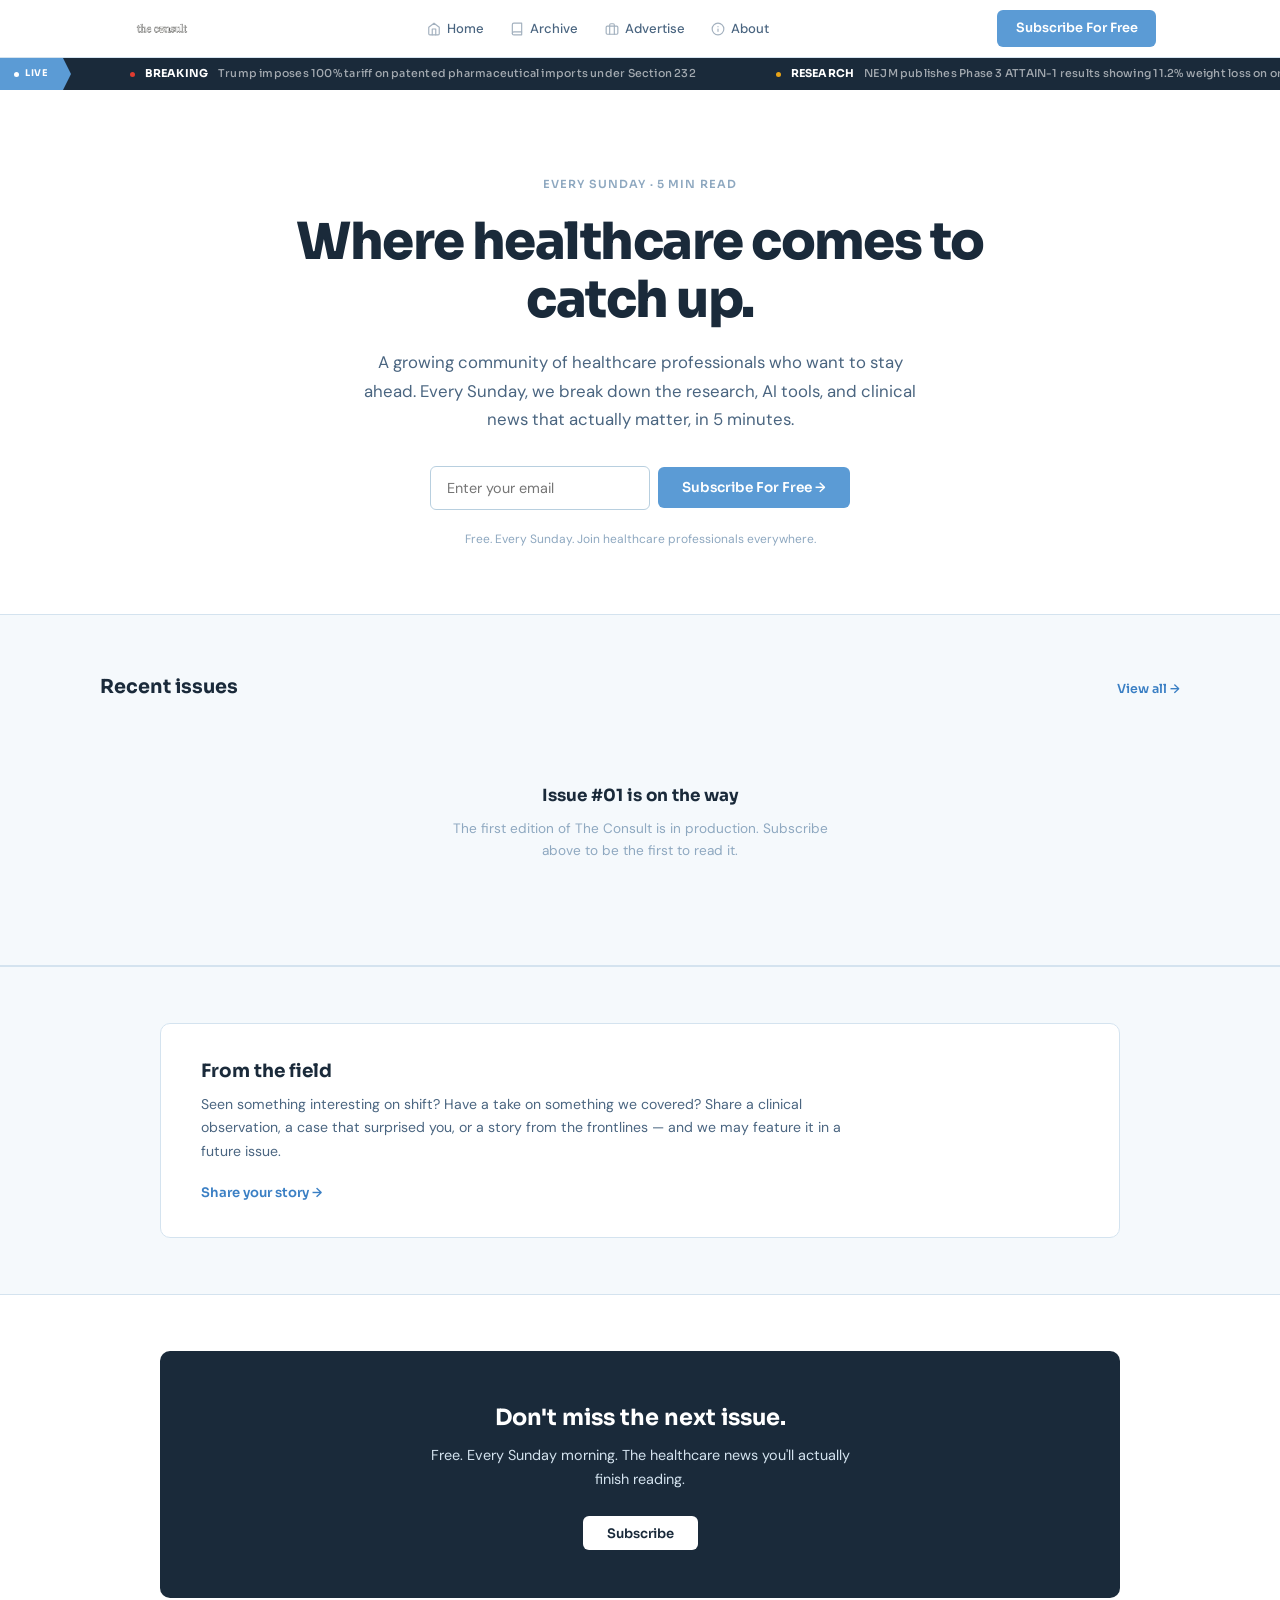
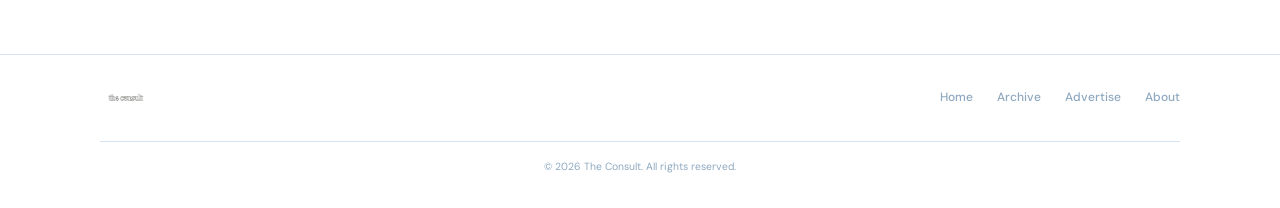
==== index.html @ 35c508b3 "Add Ray and Ibrahim bios to team section" ====
<!DOCTYPE html>
<html lang="en">
<head>
<meta charset="UTF-8">
<meta name="viewport" content="width=device-width, initial-scale=1.0">
<title>the consult.</title>
<meta name="description" content="A weekly healthcare newsletter. Emerging treatments, AI in healthcare, and paradigm-shifting research — every Sunday.">
<link rel="icon" type="image/png" href="/favicon.png">
<link rel="apple-touch-icon" href="/favicon.png">
<link rel="preconnect" href="https://fonts.googleapis.com">
<link rel="preconnect" href="https://fonts.gstatic.com" crossorigin>
<link href="https://fonts.googleapis.com/css2?family=Sora:wght@400;500;600;700;800&family=DM+Sans:ital,wght@0,300;0,400;0,500;0,600;0,700;1,400&display=swap" rel="stylesheet">
<style>
*, *::before, *::after { margin:0; padding:0; box-sizing:border-box; }

:root {
  --white: #ffffff;
  --bg: #ffffff;
  --bg-warm: #f0f6fb;
  --bg-cool: #f5f9fc;
  --black: #1a2a3a;
  --text: #1a2a3a;
  --text-sec: #4a6580;
  --text-muted: #8ea8c0;
  --border: #d4e3ef;
  --border-dark: #b8cfdf;
  --accent: #5b9bd5;
  --accent-dark: #4080bf;
  --accent-light: #e8f1f8;
  --warm: #5b9bd5;
  --warm-light: #e8f1f8;
  --link: #3a7fc4;

  --font: 'DM Sans', -apple-system, sans-serif;
  --font-display: 'Sora', var(--font);
  --max-w: 720px;
  --max-w-wide: 1080px;
  --nav-h: 58px;
  --ease: cubic-bezier(0.25, 0.46, 0.45, 0.94);
}

html { scroll-behavior:smooth; }
body {
  font-family:var(--font); color:var(--text); background:var(--bg);
  -webkit-font-smoothing:antialiased; line-height:1.65; overflow-x:hidden;
}
a { color:inherit; text-decoration:none; }
button { cursor:pointer; border:none; background:none; font-family:inherit; }

@keyframes fadeUp { from{opacity:0;transform:translateY(20px);}to{opacity:1;transform:translateY(0);} }
@keyframes fadeIn { from{opacity:0;}to{opacity:1;} }
@keyframes ticker { 0%{transform:translateX(0);}100%{transform:translateX(-50%);} }
@keyframes pulse { 0%,100%{opacity:1;}50%{opacity:0.4;} }
@keyframes blink { 0%,100%{opacity:1;}50%{opacity:0;} }

.anim { opacity:0; transform:translateY(16px); transition:all 0.5s var(--ease); }
.anim.vis { opacity:1; transform:translateY(0); }

/* ========== NAV ========== */
.nav {
  position:sticky; top:0; z-index:1000;
  background:var(--white);
  border-bottom:1px solid var(--border);
  height:var(--nav-h);
}
.nav-inner {
  max-width:var(--max-w-wide); margin:0 auto; padding:0 1.5rem;
  height:100%; display:flex; align-items:center; justify-content:space-between;
}
.nav-logo { display:flex; align-items:center; gap:10px; cursor:pointer; }
.nav-center { display:flex; align-items:center; gap:0.15rem; }
.nav-link {
  font-size:0.82rem; font-weight:500; color:var(--text-sec);
  padding:0.4rem 0.75rem; transition:all 0.15s; border-radius:6px;
  display:inline-flex; align-items:center; gap:6px;
}
.nav-link svg { flex-shrink:0; opacity:0.5; transition:opacity 0.15s; }
.nav-link:hover { color:var(--black); background:var(--bg-cool); }
.nav-link:hover svg { opacity:0.8; }
.nav-right { display:flex; align-items:center; gap:0.75rem; }
.btn-sub {
  font-family:var(--font-display); font-size:0.8rem; font-weight:600;
  color:var(--white); background:var(--accent);
  padding:0.48rem 1.15rem; border-radius:6px; transition:all 0.15s;
}
.btn-sub:hover { background:var(--accent-dark); }

.nav-toggle { display:none; flex-direction:column; gap:4px; padding:6px; }
.nav-toggle span { width:18px; height:2px; background:var(--black); }
@media(max-width:768px){
  .nav-toggle{display:flex;}
  .nav-center,.nav-right{display:none;}
  .nav-center.open,.nav-right.open{
    display:flex;position:fixed;top:var(--nav-h);left:0;right:0;
    background:var(--white);flex-direction:column;padding:1rem 1.5rem;
    border-bottom:1px solid var(--border);gap:0.25rem;z-index:999;
  }
  .nav-link{padding:0.6rem 0;width:100%;border-radius:0;border-bottom:1px solid var(--border);}
}

/* ========== TICKER ========== */
.ticker {
  background:var(--black); height:32px; overflow:hidden; position:relative;
}
.ticker-flag {
  position:absolute; left:0; top:0; height:100%;
  background:var(--accent); color:var(--white);
  font-family:var(--font-display); font-size:0.58rem; font-weight:700;
  text-transform:uppercase; letter-spacing:0.1em;
  padding:0 0.85rem; display:flex; align-items:center; gap:6px; z-index:2;
}
.ticker-flag::after {
  content:''; position:absolute; right:-8px; top:0;
  border-left:8px solid var(--accent);
  border-top:16px solid transparent; border-bottom:16px solid transparent;
}
.ticker-track {
  display:flex; align-items:center; height:100%;
  padding-left:90px; animation:ticker 40s linear infinite;
}
.ticker-item {
  white-space:nowrap; font-size:0.68rem; font-weight:500;
  color:rgba(255,255,255,0.6); padding:0 2.5rem;
  display:flex; align-items:center; gap:0.6rem;
  font-family:var(--font-display); letter-spacing:0.02em;
}
.ticker-item .td { width:5px; height:5px; border-radius:50%; flex-shrink:0; }
.ticker-item strong { color:var(--white); font-weight:700; }

/* ========== PAGES ========== */
.page { display:none; }
.page.active { display:block; animation:fadeIn 0.25s; }

/* ========== HERO ========== */
.hero {
  padding:5rem 1.5rem 4rem;
  max-width:var(--max-w-wide); margin:0 auto;
  animation:fadeUp 0.6s var(--ease) both;
}
.hero-inner {
  max-width:720px; margin:0 auto; text-align:center;
}
.hero-sub { margin-left:auto; margin-right:auto; }
.hero-cta-row { justify-content:center; }

.hero-label {
  display:inline-flex; align-items:center; gap:0.5rem;
  font-family:var(--font-display); font-size:0.7rem; font-weight:600;
  text-transform:uppercase; letter-spacing:0.1em;
  color:var(--text-muted); margin-bottom:1.25rem;
}
.hero h1 {
  font-family:var(--font-display);
  font-size:clamp(2rem,4.5vw,3.2rem);
  font-weight:800; line-height:1.12;
  letter-spacing:-0.03em;
  color:var(--black); margin-bottom:1.25rem;
}
.hero-sub {
  font-size:1.05rem; color:var(--text-sec);
  max-width:560px; margin-bottom:2rem; line-height:1.7;
}
.hero-cta-row { display:flex; gap:0.75rem; align-items:center; flex-wrap:wrap; }
.hero-cta-row .btn-sub { font-size:0.85rem; padding:0.6rem 1.6rem; }
.hero-cta-row .cta-note { font-size:0.75rem; color:var(--text-muted); }

/* ========== SUBSCRIBE ========== */
.subscribe-section {
  background:var(--bg-warm); padding:3rem 1.5rem;
  border-top:1px solid var(--border); border-bottom:1px solid var(--border);
}
.subscribe-inner {
  max-width:560px; margin:0 auto; text-align:center;
}
.subscribe-inner h2 {
  font-family:var(--font-display); font-size:1.3rem; font-weight:700;
  color:var(--black); margin-bottom:0.4rem;
}
.subscribe-inner > p {
  font-size:0.88rem; color:var(--text-sec); margin-bottom:1.5rem;
}
#sub-email:focus { border-color:var(--accent); box-shadow:0 0 0 3px var(--accent-light); }

/* ========== SECTIONS ========== */
.section { padding:3.5rem 1.5rem; }
.section-inner { max-width:var(--max-w-wide); margin:0 auto; }
.section-hdr { margin-bottom:2rem; display:flex; align-items:baseline; justify-content:space-between; gap:1rem; }
.section-hdr h2 {
  font-family:var(--font-display); font-size:1.2rem; font-weight:700;
  color:var(--black);
}
.section-hdr .view-all {
  font-family:var(--font-display); font-size:0.78rem; font-weight:600;
  color:var(--link); cursor:pointer; white-space:nowrap;
}
.section-hdr .view-all:hover { text-decoration:underline; }

/* ========== FEATURES ========== */
.features-grid { display:grid; grid-template-columns:repeat(3,1fr); gap:1.25rem; }
@media(max-width:768px){ .features-grid{grid-template-columns:1fr;} }
.feature-card {
  padding:1.35rem; border:1px solid var(--border); border-radius:10px;
  transition:all 0.2s var(--ease);
}
.feature-card:hover { border-color:var(--border-dark); box-shadow:0 2px 12px rgba(0,0,0,0.04); }
.feature-icon {
  width:34px; height:34px; border-radius:8px; background:var(--warm-light);
  display:flex; align-items:center; justify-content:center;
  margin-bottom:0.75rem; font-size:1rem;
}
.feature-card h3 {
  font-family:var(--font-display); font-size:0.9rem; font-weight:700;
  color:var(--black); margin-bottom:0.3rem;
}
.feature-card p { font-size:0.8rem; color:var(--text-sec); line-height:1.6; }

/* ========== POST CARDS ========== */
.posts-grid { display:grid; grid-template-columns:repeat(3,1fr); gap:1.25rem; }
@media(max-width:900px){ .posts-grid{grid-template-columns:repeat(2,1fr);} }
@media(max-width:600px){ .posts-grid{grid-template-columns:1fr;} }
.post-card {
  border:1px solid var(--border); border-radius:10px; overflow:hidden;
  transition:all 0.2s var(--ease); display:flex; flex-direction:column;
}
.post-card:hover { border-color:var(--border-dark); box-shadow:0 4px 20px rgba(0,0,0,0.06); transform:translateY(-2px); }
.post-card-img {
  height:150px; background:var(--bg-cool);
  display:flex; align-items:center; justify-content:center; overflow:hidden;
}
.post-card-img img { width:100%; height:100%; object-fit:cover; }
.post-card-img .placeholder-icon {
  font-family:var(--font-display); font-size:1.6rem; font-weight:700;
  color:var(--border-dark); opacity:0.4;
}
.post-card-body { padding:1rem 1.15rem 1.15rem; flex:1; display:flex; flex-direction:column; }
.post-card-tag {
  font-family:var(--font-display); font-size:0.62rem; font-weight:600;
  text-transform:uppercase; letter-spacing:0.08em;
  color:var(--text-muted); margin-bottom:0.35rem;
}
.post-card-body h3 {
  font-family:var(--font-display); font-size:0.92rem; font-weight:700;
  color:var(--black); line-height:1.3; margin-bottom:0.35rem;
}
.post-card-body p {
  font-size:0.78rem; color:var(--text-sec); line-height:1.55;
  margin-bottom:0.65rem; flex:1;
}
.post-card-meta {
  font-size:0.68rem; color:var(--text-muted);
  display:flex; justify-content:space-between; align-items:center;
  padding-top:0.55rem; border-top:1px solid var(--border);
}
.post-card-meta .read-link {
  font-family:var(--font-display); font-weight:600; color:var(--link); font-size:0.72rem;
}

/* ========== STORY SECTION ========== */
.story-section { border-top:1px solid var(--border); border-bottom:1px solid var(--border); background:var(--bg-cool); }
.story-box {
  max-width:960px; margin:0 auto;
  padding:2rem 2.5rem; border-radius:10px;
  background:var(--white); border:1px solid var(--border);
}
.story-box h2 { font-family:var(--font-display); font-size:1.15rem; font-weight:700; color:var(--black); margin-bottom:0.4rem; }
.story-box > p { font-size:0.88rem; color:var(--text-sec); line-height:1.65; margin-bottom:1rem; max-width:680px; }
.story-cta {
  font-family:var(--font-display); font-size:0.82rem; font-weight:600;
  color:var(--link); cursor:pointer;
}
.story-cta:hover { text-decoration:underline; }

/* ========== CTA ========== */
.cta-section { padding:3.5rem 1.5rem; }
.cta-box {
  max-width:960px; margin:0 auto;
  background:var(--black); border-radius:10px;
  padding:3rem 2rem; text-align:center; color:var(--white);
}
.cta-box h2 {
  font-family:var(--font-display); font-size:1.4rem; font-weight:700;
  margin-bottom:0.5rem;
}
.cta-box p {
  font-size:0.9rem; color:var(--border); max-width:420px;
  margin:0 auto 1.5rem; line-height:1.65;
}
.btn-sub-light {
  font-family:var(--font-display); font-size:0.82rem; font-weight:600;
  color:var(--black); background:var(--white);
  padding:0.55rem 1.5rem; border-radius:6px; transition:all 0.15s;
  display:inline-block;
}
.btn-sub-light:hover { background:#e8eaed; }

/* ========== ARCHIVE ========== */
.arch-header { padding:3rem 1.5rem 1.5rem; max-width:var(--max-w-wide); margin:0 auto; }
.arch-header h1 {
  font-family:var(--font-display); font-size:1.6rem; font-weight:700;
  color:var(--black); margin-bottom:0.2rem;
}
.arch-header p { color:var(--text-sec); font-size:0.88rem; }
.arch-filters {
  padding:0 1.5rem; position:sticky; top:var(--nav-h);
  background:var(--white); z-index:100; border-bottom:1px solid var(--border);
}
.arch-chips {
  max-width:var(--max-w-wide); margin:0 auto;
  display:flex; gap:0.3rem; flex-wrap:wrap; padding:0.6rem 0;
}
.ac {
  font-family:var(--font-display); font-size:0.68rem; font-weight:600;
  color:var(--text-sec); padding:5px 12px; cursor:pointer;
  transition:all 0.15s; border-radius:20px;
  border:1px solid var(--border); background:var(--white);
  text-transform:uppercase; letter-spacing:0.04em;
}
.ac:hover { color:var(--black); border-color:var(--border-dark); }
.ac.act { background:var(--black); color:var(--white); border-color:var(--black); }
.arch-results { padding:1rem 1.5rem 4rem; }
.arch-grid { max-width:var(--max-w-wide); margin:0 auto; display:flex; flex-direction:column; }
.acard {
  padding:1rem 0; display:flex; gap:1rem; align-items:flex-start;
  border-bottom:1px solid var(--border); cursor:pointer; transition:all 0.15s;
}
.acard:hover { background:var(--bg-cool); margin:0 -1rem; padding-left:1rem; padding-right:1rem; border-radius:6px; }
.acard-num {
  font-family:var(--font-display); font-size:0.72rem; font-weight:700;
  color:var(--text-muted); min-width:35px; padding-top:2px;
}
.acard-c h3 { font-family:var(--font-display); font-size:0.88rem; font-weight:700; color:var(--black); line-height:1.3; margin-bottom:0.1rem; }
.acard-c .am { font-size:0.7rem; color:var(--text-muted); }
.acard-c .am span { color:var(--link); font-weight:500; }
.acard-c p { font-size:0.8rem; color:var(--text-sec); line-height:1.5; margin-top:0.2rem; }

/* ========== ADVERTISE ========== */
.adv-header { padding:3rem 1.5rem 1.5rem; max-width:var(--max-w-wide); margin:0 auto; }
.adv-header h1 { font-family:var(--font-display); font-size:1.6rem; font-weight:700; color:var(--black); margin-bottom:0.4rem; }
.adv-header p { color:var(--text-sec); font-size:0.92rem; max-width:520px; line-height:1.65; }
.adv-content { padding:1rem 1.5rem 4rem; }
.adv-grid { max-width:var(--max-w-wide); margin:0 auto; display:grid; grid-template-columns:1fr 1fr; gap:3rem; }
@media(max-width:768px){ .adv-grid{grid-template-columns:1fr;} }
.adv-bens h2 { font-family:var(--font-display); font-size:1.05rem; font-weight:700; color:var(--black); margin-bottom:1.25rem; }
.adv-item { display:flex; gap:0.75rem; margin-bottom:1.25rem; align-items:flex-start; }
.adv-num {
  font-family:var(--font-display); font-size:0.68rem; font-weight:700;
  width:24px; height:24px; border-radius:6px; background:var(--accent-light);
  color:var(--accent); display:flex; align-items:center; justify-content:center;
  flex-shrink:0; margin-top:2px;
}
.adv-item h3 { font-family:var(--font-display); font-size:0.85rem; font-weight:700; color:var(--black); margin-bottom:2px; }
.adv-item p { font-size:0.8rem; color:var(--text-sec); line-height:1.55; }
.adv-form { background:var(--bg-cool); border-radius:10px; padding:1.75rem; border:1px solid var(--border); }
.adv-form h2 { font-family:var(--font-display); font-size:1rem; font-weight:700; color:var(--black); margin-bottom:1rem; }
.fg { margin-bottom:0.75rem; }
.fg label { display:block; font-family:var(--font-display); font-size:0.68rem; font-weight:600; color:var(--text-sec); margin-bottom:4px; }
.fg input,.fg select,.fg textarea {
  width:100%; padding:0.55rem 0.75rem; font-family:var(--font); font-size:0.85rem;
  color:var(--text); border:1.5px solid var(--border-dark); background:var(--white);
  outline:none; transition:border-color 0.15s; border-radius:6px;
}
.fg input:focus,.fg select:focus,.fg textarea:focus { border-color:var(--accent); }
.fg textarea { resize:vertical; min-height:80px; }
.form-btn {
  width:100%; padding:0.65rem; font-family:var(--font-display); font-size:0.8rem; font-weight:600;
  color:var(--white); background:var(--accent); border-radius:6px;
  transition:background 0.15s; margin-top:0.4rem;
}
.form-btn:hover { background:var(--accent-dark); }

/* ========== ABOUT ========== */
.about-header { padding:3rem 1.5rem 1.5rem; max-width:var(--max-w-wide); margin:0 auto; }
.about-header h1 { font-family:var(--font-display); font-size:1.6rem; font-weight:700; color:var(--black); margin-bottom:0.4rem; }
.about-header p { color:var(--text-sec); font-size:0.92rem; max-width:580px; line-height:1.65; }

.about-section { padding:2.5rem 1.5rem; }
.about-section-inner { max-width:var(--max-w-wide); margin:0 auto; }
.about-section-inner h2 {
  font-family:var(--font-display); font-size:1.2rem; font-weight:700;
  color:var(--black); margin-bottom:1.5rem;
}

.mission-box {
  max-width:960px; margin:0 auto;
  padding:2rem 2.5rem; border-radius:10px;
  background:var(--bg-cool); border:1px solid var(--border);
}
.mission-box p {
  font-size:0.95rem; color:var(--text-sec); line-height:1.7;
  margin-bottom:1rem;
}
.mission-box p:last-child { margin-bottom:0; }

/* ========== PILLARS ========== */
.pillars-grid { display:grid; grid-template-columns:repeat(3,1fr); gap:1.25rem; }
@media(max-width:768px){ .pillars-grid{grid-template-columns:1fr;} }
.pillar-card {
  padding:1.5rem; border:1px solid var(--border); border-radius:10px;
  background:var(--white);
  transition:all 0.2s var(--ease);
}
.pillar-card:hover { border-color:var(--border-dark); box-shadow:0 2px 12px rgba(0,0,0,0.04); }
.pillar-num {
  font-family:var(--font-display); font-size:0.68rem; font-weight:700;
  width:26px; height:26px; border-radius:6px; background:var(--accent-light);
  color:var(--accent); display:flex; align-items:center; justify-content:center;
  margin-bottom:0.85rem;
}
.pillar-card h3 {
  font-family:var(--font-display); font-size:0.95rem; font-weight:700;
  color:var(--black); margin-bottom:0.4rem;
}
.pillar-card p { font-size:0.83rem; color:var(--text-sec); line-height:1.6; }

/* ========== TEAM ========== */
.team-section { background:var(--bg-cool); border-top:1px solid var(--border); border-bottom:1px solid var(--border); }
.team-grid { display:grid; grid-template-columns:repeat(3,1fr); gap:1.25rem; }
@media(max-width:900px){ .team-grid{grid-template-columns:1fr;} }
.team-card {
  background:var(--white);
  border:1px solid var(--border); border-radius:10px;
  padding:1.75rem 1.5rem; text-align:center;
  transition:all 0.2s var(--ease);
  display:flex; flex-direction:column; align-items:center;
}
.team-card:hover { border-color:var(--border-dark); box-shadow:0 4px 20px rgba(0,0,0,0.06); transform:translateY(-2px); }
.team-photo {
  width:110px; height:110px; border-radius:50%;
  background:var(--bg-warm); border:1px solid var(--border);
  overflow:hidden; margin-bottom:1rem;
  display:flex; align-items:center; justify-content:center;
  flex-shrink:0;
}
.team-photo img { width:100%; height:100%; object-fit:cover; }
.team-photo-placeholder {
  font-family:var(--font-display); font-size:1.6rem; font-weight:700;
  color:var(--border-dark); opacity:0.5;
}
.team-card h3 {
  font-family:var(--font-display); font-size:1rem; font-weight:700;
  color:var(--black); margin-bottom:0.15rem;
}
.team-role {
  font-family:var(--font-display); font-size:0.7rem; font-weight:600;
  text-transform:uppercase; letter-spacing:0.08em;
  color:var(--accent); margin-bottom:0.85rem;
}
.team-bio {
  font-size:0.82rem; color:var(--text-sec); line-height:1.6;
}
.team-social {
  display:inline-flex; align-items:center; gap:6px;
  margin-top:0.85rem; padding:0.4rem 0.75rem;
  font-family:var(--font-display); font-size:0.72rem; font-weight:600;
  color:var(--text-sec); background:var(--bg-cool);
  border:1px solid var(--border); border-radius:6px;
  transition:all 0.15s;
}
.team-social:hover { color:var(--accent); border-color:var(--accent); background:var(--accent-light); }
.team-social svg { flex-shrink:0; }

/* ========== FOOTER ========== */
.footer { border-top:1px solid var(--border); padding:2rem 1.5rem; }
.footer-inner {
  max-width:var(--max-w-wide); margin:0 auto;
  display:flex; justify-content:space-between; align-items:center; flex-wrap:wrap; gap:1rem;
}
.footer-brand { display:flex; align-items:center; gap:8px; }
.footer-brand span { font-family:var(--font-display); font-size:0.85rem; color:var(--text-sec); font-weight:600; }
.footer-links { display:flex; gap:1.5rem; }
.footer-links a { font-size:0.75rem; color:var(--text-muted); transition:color 0.15s; font-weight:500; cursor:pointer; }
.footer-links a:hover { color:var(--black); }
.footer-copy {
  width:100%; text-align:center; font-size:0.65rem; color:var(--text-muted);
  margin-top:1rem; padding-top:1rem; border-top:1px solid var(--border);
}

/* Empty states */
.empty-state {
  text-align:center; padding:3rem 2rem;
  display:flex; flex-direction:column; align-items:center; gap:0.5rem;
}
.empty-state h3 { font-family:var(--font-display); font-size:1.05rem; font-weight:700; color:var(--text); }
.empty-state p { font-size:0.85rem; color:var(--text-muted); max-width:380px; line-height:1.6; }
.empty-state a { color:var(--link); font-weight:600; cursor:pointer; }
</style>
</head>
<body>

<!-- NAV -->
<nav class="nav">
  <div class="nav-inner">
    <a class="nav-logo" onclick="go('home')">
      <img src="/logo.png" alt="the consult." style="height:32px;width:auto;">
    </a>
    <div class="nav-center" id="nc">
      <a class="nav-link" onclick="go('home')"><svg width="14" height="14" viewBox="0 0 24 24" fill="none" stroke="currentColor" stroke-width="2" stroke-linecap="round" stroke-linejoin="round"><path d="M3 9l9-7 9 7v11a2 2 0 01-2 2H5a2 2 0 01-2-2z"/><polyline points="9 22 9 12 15 12 15 22"/></svg> Home</a>
      <a class="nav-link" onclick="go('archive')"><svg width="14" height="14" viewBox="0 0 24 24" fill="none" stroke="currentColor" stroke-width="2" stroke-linecap="round" stroke-linejoin="round"><path d="M4 19.5A2.5 2.5 0 016.5 17H20"/><path d="M6.5 2H20v20H6.5A2.5 2.5 0 014 19.5v-15A2.5 2.5 0 016.5 2z"/></svg> Archive</a>
      <a class="nav-link" onclick="go('advertise')"><svg width="14" height="14" viewBox="0 0 24 24" fill="none" stroke="currentColor" stroke-width="2" stroke-linecap="round" stroke-linejoin="round"><rect x="2" y="7" width="20" height="14" rx="2" ry="2"/><path d="M16 21V5a2 2 0 00-2-2h-4a2 2 0 00-2 2v16"/></svg> Advertise</a>
      <a class="nav-link" onclick="go('about')"><svg width="14" height="14" viewBox="0 0 24 24" fill="none" stroke="currentColor" stroke-width="2" stroke-linecap="round" stroke-linejoin="round"><circle cx="12" cy="12" r="10"/><line x1="12" y1="16" x2="12" y2="12"/><line x1="12" y1="8" x2="12.01" y2="8"/></svg> About</a>
    </div>
    <div class="nav-right" id="nr">
      <a class="btn-sub" onclick="go('home','subscribe')">Subscribe For Free</a>
    </div>
    <button class="nav-toggle" onclick="toggleM()" aria-label="Menu"><span></span><span></span><span></span></button>
  </div>
</nav>

<!-- TICKER -->
<div class="ticker">
  <div class="ticker-flag"><div style="width:5px;height:5px;border-radius:50%;background:var(--white);animation:pulse 2s infinite;"></div> LIVE</div>
  <div class="ticker-track" id="tickerTrack"></div>
</div>

<!-- ===== HOME ===== -->
<div class="page active" id="page-home">

  <section class="hero">
    <div class="hero-inner">
      <div class="hero-label">Every Sunday · 5 min read</div>
      <h1>Where healthcare comes to catch up.</h1>
      <p class="hero-sub">A growing community of healthcare professionals who want to stay ahead. Every Sunday, we break down the research, AI tools, and clinical news that actually matter, in 5 minutes.</p>
      <div class="hero-cta-row" id="subscribe">
        <form id="subscribeForm" style="display:flex;gap:0.5rem;flex-wrap:wrap;justify-content:center;align-items:center;max-width:460px;margin:0 auto;">
          <input type="email" id="sub-email" placeholder="Enter your email" required
            style="flex:1;min-width:220px;padding:0.75rem 1rem;border:1px solid var(--border-dark);border-radius:6px;
            font-family:var(--font);font-size:0.9rem;color:var(--black);background:var(--white);
            outline:none;transition:border-color 0.15s;">
          <button type="submit" id="sub-btn"
            style="font-family:var(--font-display);font-size:0.85rem;font-weight:600;
            color:var(--white);background:var(--accent);padding:0.75rem 1.5rem;border-radius:6px;
            border:none;cursor:pointer;transition:background 0.15s;white-space:nowrap;">
            Subscribe For Free →
          </button>
        </form>
        <p id="sub-msg" style="font-size:0.75rem;color:var(--text-muted);margin-top:0.75rem;display:none;width:100%;text-align:center;"></p>
        <span class="cta-note" style="margin-top:0.5rem;width:100%;text-align:center;">Free. Every Sunday. Join healthcare professionals everywhere.</span>
      </div>
    </div>
  </section>

  <!-- Recent Issues -->
  <section class="section" style="background:var(--bg-cool);border-top:1px solid var(--border);border-bottom:1px solid var(--border);">
    <div class="section-inner">
      <div class="section-hdr anim">
        <h2>Recent issues</h2>
        <a class="view-all" onclick="go('archive')">View all →</a>
      </div>
      <div class="posts-grid" id="issueGrid"></div>
      <div class="empty-state" id="issueEmpty">
        <h3>Issue #01 is on the way</h3>
        <p>The first edition of The Consult is in production. Subscribe above to be the first to read it.</p>
      </div>
    </div>
  </section>

  <!-- From the Field -->
  <section class="section story-section">
    <div class="section-inner">
      <div class="story-box anim">
        <h2>From the field</h2>
        <p>Seen something interesting on shift? Have a take on something we covered? Share a clinical observation, a case that surprised you, or a story from the frontlines — and we may feature it in a future issue.</p>
        <a class="story-cta" onclick="go('submit')">Share your story →</a>
      </div>
    </div>
  </section>

  <!-- CTA -->
  <section class="cta-section">
    <div class="cta-box anim">
      <h2>Don't miss the next issue.</h2>
      <p>Free. Every Sunday morning. The healthcare news you'll actually finish reading.</p>
      <button class="btn-sub-light" onclick="go('home','subscribe')">Subscribe</button>
    </div>
  </section>
</div>

<!-- ===== ARCHIVE ===== -->
<div class="page" id="page-archive">
  <div class="arch-header">
    <h1>Archive</h1>
    <p>Every issue of The Consult.</p>
  </div>
  <section class="arch-filters"><div class="arch-chips" id="achips">
    <button class="ac act" data-f="all">All</button>
    <button class="ac" data-f="horizon">Horizon</button>
    <button class="ac" data-f="clinical">Clinical</button>
    <button class="ac" data-f="ai">AI</button>
    <button class="ac" data-f="research">Research</button>
    <button class="ac" data-f="field">Field</button>
  </div></section>
  <section class="arch-results"><div style="max-width:var(--max-w-wide);margin:0 auto;">
    <div class="arch-grid" id="agrid"></div>
    <div class="empty-state" id="archiveEmpty">
      <h3>No issues yet</h3>
      <p>Issue #01 is in production. <a onclick="go('home','subscribe')">Subscribe</a> to get it when it drops.</p>
    </div>
  </div></section>
</div>

<!-- ===== ADVERTISE ===== -->
<div class="page" id="page-advertise">
  <div class="adv-header"><h1>Reach healthcare professionals who read</h1><p>The Consult delivers a curated, engaged audience of healthcare professionals. Your message lands in the inbox they open Sunday morning.</p></div>
  <section class="adv-content"><div class="adv-grid" style="max-width:var(--max-w-wide);margin:0 auto;">
    <div class="adv-bens">
      <h2>Why advertise with us</h2>
      <div class="adv-item anim"><div class="adv-num">01</div><div><h3>Healthcare-Focused Audience</h3><p>Reach doctors, nurses, pharmacists, and allied health professionals. Every subscriber works in healthcare.</p></div></div>
      <div class="adv-item anim"><div class="adv-num">02</div><div><h3>High-Trust Context</h3><p>Your brand appears alongside curated research — not clickbait. Readers engage because they trust the source.</p></div></div>
      <div class="adv-item anim"><div class="adv-num">03</div><div><h3>Transparent Metrics</h3><p>Full reporting on opens, clicks, and engagement. Real numbers, always.</p></div></div>
      <div class="adv-item anim"><div class="adv-num">04</div><div><h3>Flexible Formats</h3><p>Sponsored sections, dedicated sends, or native placements. We match your campaign goals.</p></div></div>
    </div>
    <div class="adv-form anim">
      <h2>Get in touch</h2>
      <form id="advForm">
        <div class="fg"><label>Full Name</label><input type="text" id="adv-name" placeholder="Jane Smith" required></div>
        <div class="fg"><label>Work Email</label><input type="email" id="adv-email" placeholder="jane@company.com" required></div>
        <div class="fg"><label>Company</label><input type="text" id="adv-company" placeholder="Acme Pharma" required></div>
        <div class="fg"><label>Budget</label><select id="adv-budget"><option value="">Select range</option><option>Under $5K</option><option>$5K – $15K</option><option>$15K – $50K</option><option>$50K+</option></select></div>
        <div class="fg"><label>Details</label><textarea id="adv-message" placeholder="What are you promoting? Tell us about your campaign."></textarea></div>
        <button type="submit" class="form-btn">Send Inquiry →</button>
      </form>
    </div>
  </div></section>
</div>

<!-- ===== SUBMIT STORY ===== -->
<div class="page" id="page-submit">
  <div class="adv-header">
    <h1>Share your story</h1>
    <p>Seen something interesting on shift? A case that surprised you? A take on something we covered? Tell us — we may feature it in a future issue.</p>
  </div>
  <section class="adv-content"><div style="max-width:560px;margin:0 auto;">
    <div class="adv-form anim">
      <h2>Tell us what happened</h2>
      <form id="storyForm">
        <div class="fg"><label>Your Name</label><input type="text" id="story-name" placeholder="Jane Smith" required></div>
        <div class="fg"><label>Email</label><input type="email" id="story-email" placeholder="jane@hospital.com" required></div>
        <div class="fg"><label>Your Role</label><input type="text" id="story-role" placeholder="RN, MD, PA, Pharmacist, etc."></div>
        <div class="fg"><label>Your Story</label><textarea id="story-message" placeholder="What happened? What did you observe? What's your take?" style="min-height:140px;" required></textarea></div>
        <div class="fg" style="display:flex;align-items:center;gap:8px;">
          <input type="checkbox" id="story-anon" style="width:auto;">
          <label for="story-anon" style="margin:0;text-transform:none;font-family:var(--font);font-size:0.8rem;color:var(--text-sec);">Keep my name anonymous if published</label>
        </div>
        <button type="submit" class="form-btn">Submit Story →</button>
      </form>
    </div>
  </div></section>
</div>

<!-- ===== ABOUT ===== -->
<div class="page" id="page-about">
  <div class="about-header">
    <h1>About</h1>
    <p>Building a community for the people who keep healthcare running.</p>
  </div>

  <section class="about-section">
    <div class="about-section-inner">
      <div class="mission-box anim">
        <p>The Consult started with a simple observation: healthcare is full of people doing extraordinary work in isolation. Physicians, nurses, pharmacists, and trainees are all living the same moments in different hospitals, carrying the same questions, and rarely getting a chance to trade notes.</p>
        <p>We're building the place where that trade happens. A Sunday briefing to keep the field connected to where it's going, and a space for the people inside it to share what they're seeing, who they're learning from, and what's actually worth paying attention to.</p>
      </div>
    </div>
  </section>

  <section class="about-section">
    <div class="about-section-inner">
      <div class="section-hdr anim" style="margin-bottom:1.5rem;"><h2>What we're building</h2></div>
      <div class="pillars-grid">

        <div class="pillar-card anim">
          <div class="pillar-num">01</div>
          <h3>A weekly briefing</h3>
          <p>Every Sunday, five minutes of the research, AI, and clinical news that actually matters. Curated by the team and reviewed by a practicing physician before it ships.</p>
        </div>

        <div class="pillar-card anim">
          <div class="pillar-num">02</div>
          <h3>Stories from the field</h3>
          <p>The cases, the saves, the moments that don't make the journals. A space for clinicians to share what they're seeing on shift, anonymously or on the record.</p>
        </div>

        <div class="pillar-card anim">
          <div class="pillar-num">03</div>
          <h3>People worth knowing</h3>
          <p>The researchers, clinicians, and builders shaping where healthcare is headed. We highlight the work, and the people behind it, so the field gets to see its own.</p>
        </div>

      </div>
    </div>
  </section>

  <section class="about-section team-section">
    <div class="about-section-inner">
      <h2 class="anim">The team</h2>
      <div class="team-grid">

        <div class="team-card anim">
          <div class="team-photo">
            <span class="team-photo-placeholder">TC</span>
          </div>
          <h3></h3>
          <div class="team-role">Co-Founder</div>
          <p class="team-bio"></p>
        </div>

        <div class="team-card anim">
          <div class="team-photo">
            <img src="/ray.jpg" alt="Ray M. Wade">
          </div>
          <h3>Ray M. Wade</h3>
          <div class="team-role">Co-Founder</div>
          <p class="team-bio">Ray is an honors pre-med student at Augusta University with a clear sense of why he wants to be a doctor. Caregiving taught him early that medicine is as much about connection and communication as it is about science, and that has shaped the way he thinks about the field ever since. He is drawn to The Consult because he genuinely wants to help build a community where people in healthcare can find each other, stay current, and feel like they are part of something bigger than their own corner of the field. When he is not studying, you can find him in the gym, out on a backpacking trail, or at home with his dog Cookie, who has no interest in any of that and is perfectly happy just napping.</p>
          <a class="team-social" href="https://www.linkedin.com/in/ray-wade-473125248/" target="_blank" rel="noopener">
            <svg width="13" height="13" viewBox="0 0 24 24" fill="currentColor"><path d="M20.447 20.452h-3.554v-5.569c0-1.328-.027-3.037-1.852-3.037-1.853 0-2.136 1.445-2.136 2.939v5.667H9.351V9h3.414v1.561h.046c.477-.9 1.637-1.85 3.37-1.85 3.601 0 4.267 2.37 4.267 5.455v6.286zM5.337 7.433a2.062 2.062 0 01-2.063-2.065 2.063 2.063 0 112.063 2.065zm1.782 13.019H3.555V9h3.564v11.452zM22.225 0H1.771C.792 0 0 .774 0 1.729v20.542C0 23.227.792 24 1.771 24h20.451C23.2 24 24 23.227 24 22.271V1.729C24 .774 23.2 0 22.222 0h.003z"/></svg>
            LinkedIn
          </a>
        </div>

        <div class="team-card anim">
          <div class="team-photo">
            <img src="/ibrahim.png" alt="Ibrahim Mohammad">
          </div>
          <h3>Ibrahim Mohammad</h3>
          <div class="team-role">Co-Founder</div>
          <p class="team-bio">Ibrahim is a student in the Medical College of Georgia's 7-year BS/MD program, where he spends most of his time figuring out how technology can make medicine work better. He was drawn early to the intersection of science and technology, and that pull has shaped everything he has built since. The Consult made sense to him immediately. Physicians are drowning in noise, and he believes they deserve something that actually cuts through it and connects them to a community that reflects the work they are doing. When he is not in class or deep in a research rabbit hole, you can find him on the basketball court, at the gym, or in the kitchen cooking something that may or may not turn out the way he planned.</p>
          <a class="team-social" href="https://www.linkedin.com/in/ibrahim-mohammad7862/" target="_blank" rel="noopener">
            <svg width="13" height="13" viewBox="0 0 24 24" fill="currentColor"><path d="M20.447 20.452h-3.554v-5.569c0-1.328-.027-3.037-1.852-3.037-1.853 0-2.136 1.445-2.136 2.939v5.667H9.351V9h3.414v1.561h.046c.477-.9 1.637-1.85 3.37-1.85 3.601 0 4.267 2.37 4.267 5.455v6.286zM5.337 7.433a2.062 2.062 0 01-2.063-2.065 2.063 2.063 0 112.063 2.065zm1.782 13.019H3.555V9h3.564v11.452zM22.225 0H1.771C.792 0 0 .774 0 1.729v20.542C0 23.227.792 24 1.771 24h20.451C23.2 24 24 23.227 24 22.271V1.729C24 .774 23.2 0 22.222 0h.003z"/></svg>
            LinkedIn
          </a>
        </div>

      </div>
    </div>
  </section>

  <!-- CTA -->
  <section class="cta-section">
    <div class="cta-box anim">
      <h2>Join the list.</h2>
      <p>Free. Every Sunday morning. The healthcare news you'll actually finish reading.</p>
      <button class="btn-sub-light" onclick="go('home','subscribe')">Subscribe</button>
    </div>
  </section>
</div>

<!-- FOOTER -->
<footer class="footer">
  <div class="footer-inner">
    <div class="footer-brand">
      <img src="/logo.png" alt="the consult." style="height:22px;width:auto;">
    </div>
    <div class="footer-links">
      <a onclick="go('home')">Home</a>
      <a onclick="go('archive')">Archive</a>
      <a onclick="go('advertise')">Advertise</a>
      <a onclick="go('about')">About</a>
    </div>
    <div class="footer-copy">© 2026 The Consult. All rights reserved.</div>
  </div>
</footer>

<script>
const SITE_CONFIG = {
  beehiivPortalUrl: 'https://read.theconsult.info',
  contactEmail: 'advertise@theconsult.info',
  sponsor: null,
};

function rewriteBeehiivUrl(url) {
  if (!url) return '#';
  return url.replace('ibrahims-newsletter-02830a.beehiiv.com', 'read.theconsult.info');
}

async function loadBeehiivPosts() {
  try {
    const response = await fetch('/api/posts');
    if (!response.ok) throw new Error(`API ${response.status}`);
    const data = await response.json();
    const posts = (data.data || []).filter(p => p.status === 'confirmed').sort((a, b) => (b.publish_date || 0) - (a.publish_date || 0));
    if (posts.length === 0) return;

    const issueGrid = document.getElementById('issueGrid');
    const issueEmpty = document.getElementById('issueEmpty');
    if (issueGrid && posts.length > 0) {
      if (issueEmpty) issueEmpty.style.display = 'none';
      issueGrid.innerHTML = posts.slice(0, 6).map((post, i) => {
        const date = post.publish_date ? new Date(post.publish_date * 1000).toLocaleDateString('en-US', { month:'short', day:'numeric', year:'numeric' }) : '';
        const preview = post.preview_text || post.meta_default_description || '';
        const readMin = Math.max(2, Math.ceil((preview.split(/\s+/).length * 4) / 200));
        const firstTag = (post.content_tags && post.content_tags[0]) || '';
        const url = rewriteBeehiivUrl(post.web_url);
        const thumb = post.thumbnail_url;
        const hasThumb = thumb && !thumb.includes('defaults/landscape');
        return `<a href="${url}" target="_blank" rel="noopener" class="post-card anim" style="text-decoration:none;color:inherit;">
            <div class="post-card-img">${hasThumb ? `<img src="${thumb}" alt="${post.title}" loading="lazy">` : `<span class="placeholder-icon">TC</span>`}</div>
            <div class="post-card-body">
              ${firstTag ? `<div class="post-card-tag">${firstTag}</div>` : ''}
              <h3>${post.title || 'Untitled'}</h3>
              <p>${preview.length > 100 ? preview.slice(0,100) + '...' : preview}</p>
              <div class="post-card-meta"><span>${date}</span><span class="read-link">${readMin} min read →</span></div>
            </div></a>`;
      }).join('');
    }

    const archGrid = document.getElementById('agrid');
    const archEmpty = document.getElementById('archiveEmpty');
    if (archGrid && posts.length > 0) {
      if (archEmpty) archEmpty.style.display = 'none';
      archGrid.innerHTML = posts.map((post, i) => {
        const num = String(posts.length - i).padStart(2, '0');
        const date = post.publish_date ? new Date(post.publish_date * 1000).toLocaleDateString('en-US', { month:'short', day:'numeric', year:'numeric' }) : '';
        const preview = post.preview_text || post.meta_default_description || '';
        const tags = (post.content_tags || []).join(' ') || 'all';
        const firstTag = (post.content_tags && post.content_tags[0]) || '';
        const url = rewriteBeehiivUrl(post.web_url);
        return `<a href="${url}" target="_blank" rel="noopener" class="acard" data-t="${tags}" style="text-decoration:none;color:inherit;">
            <div class="acard-num">#${num}</div>
            <div class="acard-c"><h3>${post.title || 'Untitled'}</h3>
              <div class="am">${date}${firstTag ? ' · <span>' + firstTag + '</span>' : ''}</div>
              <p>${preview.length > 140 ? preview.slice(0,140) + '...' : preview}</p></div></a>`;
      }).join('');
    }
    initA();
  } catch (error) { console.log('Beehiiv API not available:', error.message); }
}
window.addEventListener('DOMContentLoaded', () => loadBeehiivPosts());

/* Ticker */
const DEFAULT_HEADLINES = [
  { category:'BREAKING', color:'#E03C31', text:'FDA fast-tracks novel Alzheimer\'s antibody to priority review' },
  { category:'AI', color:'#00B67A', text:'Ambient scribe adoption hits 40% across major health systems' },
  { category:'POLICY', color:'#0066FF', text:'CMS finalizes 2026 telehealth permanent coverage rules' },
  { category:'RESEARCH', color:'#E8A317', text:'GLP-1 agonists show neuroprotective signal in Phase II trial' },
  { category:'DEVICE', color:'#7B61FF', text:'Wearable ECG gains FDA clearance for AFib history feature' },
];
function renderTicker(headlines) {
  const track = document.getElementById('tickerTrack');
  if (!track) return;
  const items = [...headlines, ...headlines];
  track.innerHTML = items.map(h =>
    `<div class="ticker-item"><div class="td" style="background:${h.color};"></div><strong>${h.category}</strong> ${h.text}</div>`
  ).join('');
}
fetch('ticker.json').then(r => r.ok ? r.json() : Promise.reject()).then(data => renderTicker(data.headlines || DEFAULT_HEADLINES)).catch(() => renderTicker(DEFAULT_HEADLINES));

/* Routing */
function go(p,s){
  document.querySelectorAll('.page').forEach(x=>x.classList.remove('active'));
  document.getElementById('page-'+p).classList.add('active');
  closeM();
  if(s){setTimeout(()=>{const e=document.getElementById(s);if(e)e.scrollIntoView({behavior:'smooth'});},100);}
  else{window.scrollTo({top:0,behavior:'smooth'});}
  history.pushState(null,'','#'+p);
  initA();
}
window.addEventListener('popstate',()=>go(location.hash.replace('#','')||'home'));
window.addEventListener('DOMContentLoaded',()=>go(location.hash.replace('#','')||'home'));

function toggleM(){document.getElementById('nc').classList.toggle('open');document.getElementById('nr').classList.toggle('open');}
function closeM(){document.getElementById('nc').classList.remove('open');document.getElementById('nr').classList.remove('open');}

function initA(){
  const o=new IntersectionObserver(e=>{e.forEach(x=>{if(x.isIntersecting)x.target.classList.add('vis');});},{threshold:0.1,rootMargin:'0px 0px -30px 0px'});
  document.querySelectorAll('.anim').forEach(el=>{el.classList.remove('vis');o.observe(el);});
}
initA();

document.getElementById('achips').addEventListener('click',e=>{
  if(!e.target.classList.contains('ac'))return;
  document.querySelectorAll('.ac').forEach(c=>c.classList.remove('act'));
  e.target.classList.add('act');
  const f=e.target.dataset.f;
  document.querySelectorAll('.acard').forEach(c=>{c.style.display=(f==='all'||c.dataset.t.includes(f))?'flex':'none';});
});

const advForm = document.getElementById('advForm');
if (advForm) {
  advForm.addEventListener('submit', function(e) {
    e.preventDefault();
    const name = document.getElementById('adv-name').value;
    const email = document.getElementById('adv-email').value;
    const company = document.getElementById('adv-company').value;
    const budget = document.getElementById('adv-budget').value;
    const message = document.getElementById('adv-message').value;
    const subject = encodeURIComponent('Advertiser Inquiry — The Consult');
    const body = encodeURIComponent(`Name: ${name}\nEmail: ${email}\nCompany: ${company}\nBudget: ${budget}\n\nDetails:\n${message}`);
    window.location.href = `mailto:${SITE_CONFIG.contactEmail}?subject=${subject}&body=${body}`;
    const b = this.querySelector('.form-btn');
    b.textContent = "Opening email client...";
    b.style.background = '#4080bf'; b.style.color = '#fff';
    setTimeout(() => { b.textContent = 'Send Inquiry →'; b.style.background = ''; b.style.color = ''; this.reset(); }, 3000);
  });
}

const storyForm = document.getElementById('storyForm');

/* Subscribe form */
const subForm = document.getElementById('subscribeForm');
if (subForm) {
  subForm.addEventListener('submit', async function(e) {
    e.preventDefault();
    const email = document.getElementById('sub-email').value;
    const btn = document.getElementById('sub-btn');
    const msg = document.getElementById('sub-msg');
    btn.textContent = 'Subscribing...';
    btn.style.opacity = '0.7';
    btn.disabled = true;
    try {
      const res = await fetch('https://subscribe-forms.beehiiv.com/api/v1/subscriptions/49dd483c-4326-42ec-bdb3-123c59228db2', {
        method: 'POST',
        headers: { 'Content-Type': 'application/json' },
        body: JSON.stringify({ email: email }),
      });
      if (res.ok || res.status === 201 || res.status === 200) {
        btn.textContent = "You're in ✓";
        btn.style.background = '#00933C';
        msg.textContent = 'Check your inbox — your first issue arrives Sunday.';
        msg.style.color = 'var(--accent-dark)';
        msg.style.display = 'block';
        subForm.querySelector('input').value = '';
      } else {
        throw new Error('Subscribe failed');
      }
    } catch (err) {
      btn.textContent = 'Subscribe For Free →';
      btn.style.opacity = '1';
      btn.disabled = false;
      msg.textContent = 'Something went wrong — try again or visit read.theconsult.info';
      msg.style.color = '#E03C31';
      msg.style.display = 'block';
    }
  });
}
if (storyForm) {
  storyForm.addEventListener('submit', function(e) {
    e.preventDefault();
    const name = document.getElementById('story-name').value;
    const email = document.getElementById('story-email').value;
    const role = document.getElementById('story-role').value;
    const message = document.getElementById('story-message').value;
    const anon = document.getElementById('story-anon').checked ? 'Yes' : 'No';
    const subject = encodeURIComponent('Story Submission — The Consult');
    const body = encodeURIComponent(`Name: ${name}\nEmail: ${email}\nRole: ${role}\nAnonymous: ${anon}\n\nStory:\n${message}`);
    window.location.href = `mailto:${SITE_CONFIG.contactEmail}?subject=${subject}&body=${body}`;
    const b = this.querySelector('.form-btn');
    b.textContent = "Story submitted!";
    b.style.background = '#4080bf'; b.style.color = '#fff';
    setTimeout(() => { b.textContent = 'Submit Story →'; b.style.background = ''; b.style.color = ''; this.reset(); }, 3000);
  });
}
</script>
</body>
</html>
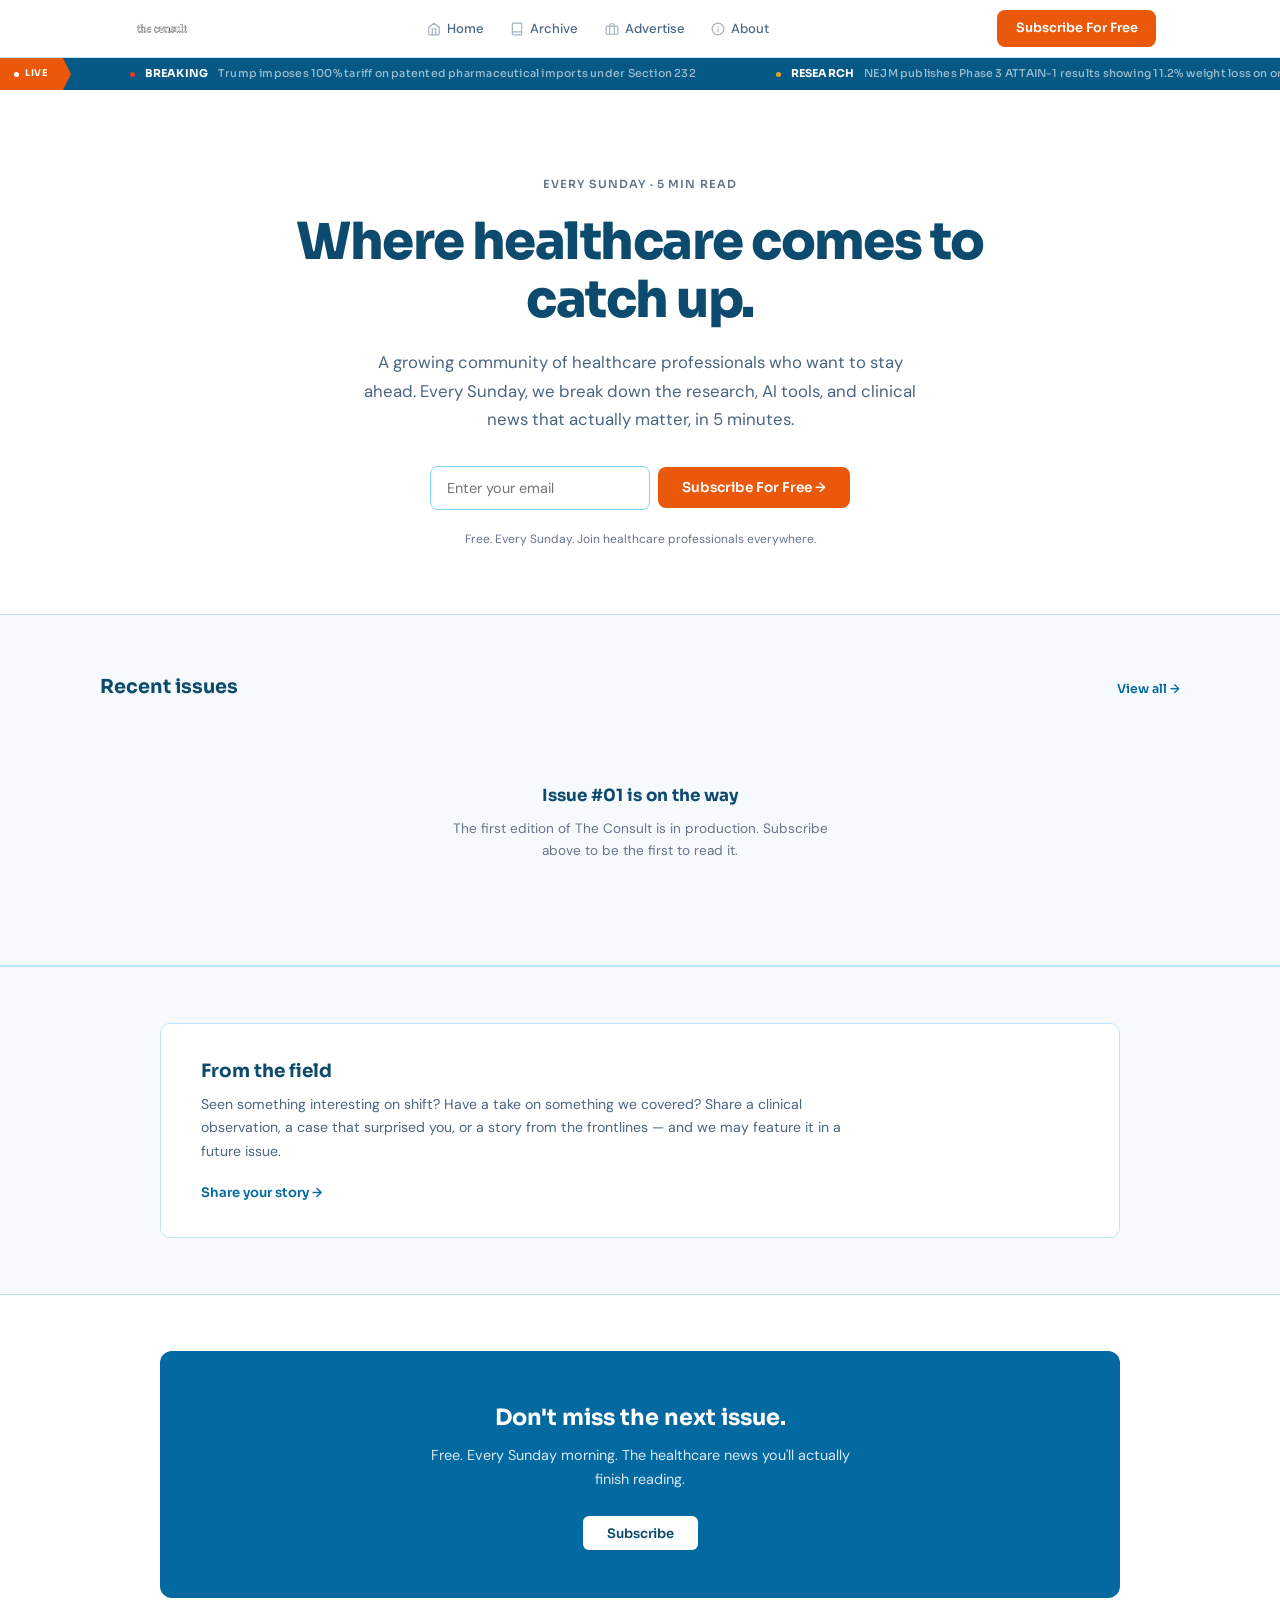
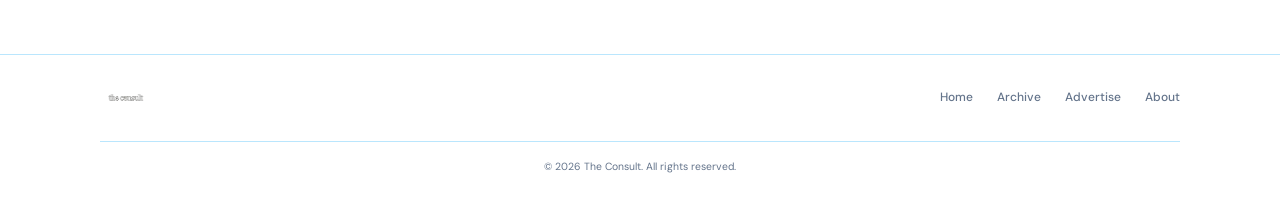
==== commit f8c0c742: "Redesign UI with trust-blue + CTA-orange palette, accessibility, and cleanup - Updated color system:" ====
--- a/index.html
+++ b/index.html
@@ -5,6 +5,14 @@
 <meta name="viewport" content="width=device-width, initial-scale=1.0">
 <title>the consult.</title>
 <meta name="description" content="A weekly healthcare newsletter. Emerging treatments, AI in healthcare, and paradigm-shifting research — every Sunday.">
+<meta property="og:title" content="the consult. — Where healthcare comes to catch up.">
+<meta property="og:description" content="A growing community of healthcare professionals. Every Sunday, we break down the research, AI tools, and clinical news that actually matter — in 5 minutes.">
+<meta property="og:type" content="website">
+<meta property="og:image" content="/owl-hero.png">
+<meta name="twitter:card" content="summary_large_image">
+<meta name="twitter:title" content="the consult. — Where healthcare comes to catch up.">
+<meta name="twitter:description" content="A growing community of healthcare professionals. Every Sunday, we break down the research, AI tools, and clinical news that actually matter — in 5 minutes.">
+<meta name="twitter:image" content="/owl-hero.png">
 <link rel="icon" type="image/png" href="/favicon.png">
 <link rel="apple-touch-icon" href="/favicon.png">
 <link rel="preconnect" href="https://fonts.googleapis.com">
@@ -16,20 +24,25 @@
 :root {
   --white: #ffffff;
   --bg: #ffffff;
-  --bg-warm: #f0f6fb;
-  --bg-cool: #f5f9fc;
-  --black: #1a2a3a;
-  --text: #1a2a3a;
-  --text-sec: #4a6580;
-  --text-muted: #8ea8c0;
-  --border: #d4e3ef;
-  --border-dark: #b8cfdf;
-  --accent: #5b9bd5;
-  --accent-dark: #4080bf;
-  --accent-light: #e8f1f8;
-  --warm: #5b9bd5;
-  --warm-light: #e8f1f8;
-  --link: #3a7fc4;
+  --bg-warm: #F0F9FF;
+  --bg-cool: #F7FAFC;
+  --black: #0C4A6E;
+  --text: #0C4A6E;
+  --text-sec: #4A6580;
+  --text-muted: #64748B;
+  --border: #BAE6FD;
+  --border-dark: #7DD3FC;
+  --accent: #0369A1;
+  --accent-dark: #075985;
+  --accent-light: #E0F2FE;
+  --warm: #EA580C;
+  --warm-light: #FFF7ED;
+  --link: #0369A1;
+  --cta: #EA580C;
+  --cta-dark: #C2410C;
+  --cta-light: #FFF7ED;
+  --success: #059669;
+  --destructive: #DC2626;
 
   --font: 'DM Sans', -apple-system, sans-serif;
   --font-display: 'Sora', var(--font);
@@ -53,6 +66,8 @@
 @keyframes pulse { 0%,100%{opacity:1;}50%{opacity:0.4;} }
 @keyframes blink { 0%,100%{opacity:1;}50%{opacity:0;} }
 
+.sr-only { position:absolute;width:1px;height:1px;padding:0;margin:-1px;overflow:hidden;clip:rect(0,0,0,0);border:0; }
+:focus-visible { outline:3px solid var(--accent); outline-offset:2px; }
 .anim { opacity:0; transform:translateY(16px); transition:all 0.5s var(--ease); }
 .anim.vis { opacity:1; transform:translateY(0); }
 
@@ -80,10 +95,10 @@
 .nav-right { display:flex; align-items:center; gap:0.75rem; }
 .btn-sub {
   font-family:var(--font-display); font-size:0.8rem; font-weight:600;
-  color:var(--white); background:var(--accent);
-  padding:0.48rem 1.15rem; border-radius:6px; transition:all 0.15s;
-}
-.btn-sub:hover { background:var(--accent-dark); }
+  color:var(--white); background:var(--cta);
+  padding:0.48rem 1.15rem; border-radius:8px; transition:all 0.15s;
+}
+.btn-sub:hover { background:var(--cta-dark); }
 
 .nav-toggle { display:none; flex-direction:column; gap:4px; padding:6px; }
 .nav-toggle span { width:18px; height:2px; background:var(--black); }
@@ -100,18 +115,18 @@
 
 /* ========== TICKER ========== */
 .ticker {
-  background:var(--black); height:32px; overflow:hidden; position:relative;
+  background:var(--accent-dark); height:32px; overflow:hidden; position:relative;
 }
 .ticker-flag {
   position:absolute; left:0; top:0; height:100%;
-  background:var(--accent); color:var(--white);
+  background:var(--cta); color:var(--white);
   font-family:var(--font-display); font-size:0.58rem; font-weight:700;
   text-transform:uppercase; letter-spacing:0.1em;
   padding:0 0.85rem; display:flex; align-items:center; gap:6px; z-index:2;
 }
 .ticker-flag::after {
   content:''; position:absolute; right:-8px; top:0;
-  border-left:8px solid var(--accent);
+  border-left:8px solid var(--cta);
   border-top:16px solid transparent; border-bottom:16px solid transparent;
 }
 .ticker-track {
@@ -199,7 +214,7 @@
 .features-grid { display:grid; grid-template-columns:repeat(3,1fr); gap:1.25rem; }
 @media(max-width:768px){ .features-grid{grid-template-columns:1fr;} }
 .feature-card {
-  padding:1.35rem; border:1px solid var(--border); border-radius:10px;
+  padding:1.35rem; border:1px solid var(--border); border-radius:12px;
   transition:all 0.2s var(--ease);
 }
 .feature-card:hover { border-color:var(--border-dark); box-shadow:0 2px 12px rgba(0,0,0,0.04); }
@@ -219,7 +234,7 @@
 @media(max-width:900px){ .posts-grid{grid-template-columns:repeat(2,1fr);} }
 @media(max-width:600px){ .posts-grid{grid-template-columns:1fr;} }
 .post-card {
-  border:1px solid var(--border); border-radius:10px; overflow:hidden;
+  border:1px solid var(--border); border-radius:12px; overflow:hidden;
   transition:all 0.2s var(--ease); display:flex; flex-direction:column;
 }
 .post-card:hover { border-color:var(--border-dark); box-shadow:0 4px 20px rgba(0,0,0,0.06); transform:translateY(-2px); }
@@ -274,7 +289,7 @@
 .cta-section { padding:3.5rem 1.5rem; }
 .cta-box {
   max-width:960px; margin:0 auto;
-  background:var(--black); border-radius:10px;
+  background:var(--accent); border-radius:12px;
   padding:3rem 2rem; text-align:center; color:var(--white);
 }
 .cta-box h2 {
@@ -282,7 +297,7 @@
   margin-bottom:0.5rem;
 }
 .cta-box p {
-  font-size:0.9rem; color:var(--border); max-width:420px;
+  font-size:0.9rem; color:rgba(255,255,255,0.85); max-width:420px;
   margin:0 auto 1.5rem; line-height:1.65;
 }
 .btn-sub-light {
@@ -344,8 +359,8 @@
 .adv-item { display:flex; gap:0.75rem; margin-bottom:1.25rem; align-items:flex-start; }
 .adv-num {
   font-family:var(--font-display); font-size:0.68rem; font-weight:700;
-  width:24px; height:24px; border-radius:6px; background:var(--accent-light);
-  color:var(--accent); display:flex; align-items:center; justify-content:center;
+  width:24px; height:24px; border-radius:6px; background:var(--cta-light);
+  color:var(--cta); display:flex; align-items:center; justify-content:center;
   flex-shrink:0; margin-top:2px;
 }
 .adv-item h3 { font-family:var(--font-display); font-size:0.85rem; font-weight:700; color:var(--black); margin-bottom:2px; }
@@ -363,10 +378,10 @@
 .fg textarea { resize:vertical; min-height:80px; }
 .form-btn {
   width:100%; padding:0.65rem; font-family:var(--font-display); font-size:0.8rem; font-weight:600;
-  color:var(--white); background:var(--accent); border-radius:6px;
+  color:var(--white); background:var(--cta); border-radius:8px;
   transition:background 0.15s; margin-top:0.4rem;
 }
-.form-btn:hover { background:var(--accent-dark); }
+.form-btn:hover { background:var(--cta-dark); }
 
 /* ========== ABOUT ========== */
 .about-header { padding:3rem 1.5rem 1.5rem; max-width:var(--max-w-wide); margin:0 auto; }
@@ -395,15 +410,15 @@
 .pillars-grid { display:grid; grid-template-columns:repeat(3,1fr); gap:1.25rem; }
 @media(max-width:768px){ .pillars-grid{grid-template-columns:1fr;} }
 .pillar-card {
-  padding:1.5rem; border:1px solid var(--border); border-radius:10px;
+  padding:1.5rem; border:1px solid var(--border); border-radius:12px;
   background:var(--white);
   transition:all 0.2s var(--ease);
 }
 .pillar-card:hover { border-color:var(--border-dark); box-shadow:0 2px 12px rgba(0,0,0,0.04); }
 .pillar-num {
   font-family:var(--font-display); font-size:0.68rem; font-weight:700;
-  width:26px; height:26px; border-radius:6px; background:var(--accent-light);
-  color:var(--accent); display:flex; align-items:center; justify-content:center;
+  width:26px; height:26px; border-radius:6px; background:var(--cta-light);
+  color:var(--cta); display:flex; align-items:center; justify-content:center;
   margin-bottom:0.85rem;
 }
 .pillar-card h3 {
@@ -414,11 +429,11 @@
 
 /* ========== TEAM ========== */
 .team-section { background:var(--bg-cool); border-top:1px solid var(--border); border-bottom:1px solid var(--border); }
-.team-grid { display:grid; grid-template-columns:repeat(3,1fr); gap:1.25rem; }
-@media(max-width:900px){ .team-grid{grid-template-columns:1fr;} }
+.team-grid { display:grid; grid-template-columns:repeat(2,1fr); gap:1.5rem; max-width:760px; margin:0 auto; }
+@media(max-width:700px){ .team-grid{grid-template-columns:1fr;} }
 .team-card {
   background:var(--white);
-  border:1px solid var(--border); border-radius:10px;
+  border:1px solid var(--border); border-radius:12px;
   padding:1.75rem 1.5rem; text-align:center;
   transition:all 0.2s var(--ease);
   display:flex; flex-direction:column; align-items:center;
@@ -522,13 +537,14 @@
       <p class="hero-sub">A growing community of healthcare professionals who want to stay ahead. Every Sunday, we break down the research, AI tools, and clinical news that actually matter, in 5 minutes.</p>
       <div class="hero-cta-row" id="subscribe">
         <form id="subscribeForm" style="display:flex;gap:0.5rem;flex-wrap:wrap;justify-content:center;align-items:center;max-width:460px;margin:0 auto;">
-          <input type="email" id="sub-email" placeholder="Enter your email" required
-            style="flex:1;min-width:220px;padding:0.75rem 1rem;border:1px solid var(--border-dark);border-radius:6px;
+          <label for="sub-email" class="sr-only">Email address</label>
+          <input type="email" id="sub-email" placeholder="Enter your email" required aria-label="Email address"
+            style="flex:1;min-width:220px;padding:0.75rem 1rem;border:1.5px solid var(--border-dark);border-radius:8px;
             font-family:var(--font);font-size:0.9rem;color:var(--black);background:var(--white);
-            outline:none;transition:border-color 0.15s;">
+            outline:none;transition:border-color 0.15s, box-shadow 0.15s;">
           <button type="submit" id="sub-btn"
             style="font-family:var(--font-display);font-size:0.85rem;font-weight:600;
-            color:var(--white);background:var(--accent);padding:0.75rem 1.5rem;border-radius:6px;
+            color:var(--white);background:var(--cta);padding:0.75rem 1.5rem;border-radius:8px;
             border:none;cursor:pointer;transition:background 0.15s;white-space:nowrap;">
             Subscribe For Free →
           </button>
@@ -591,6 +607,10 @@
   </div></section>
   <section class="arch-results"><div style="max-width:var(--max-w-wide);margin:0 auto;">
     <div class="arch-grid" id="agrid"></div>
+    <div class="empty-state" id="filterEmpty" style="display:none;">
+      <h3>No issues in this category yet</h3>
+      <p>Try a different filter or <a onclick="document.querySelector('.ac[data-f=all]').click()">view all issues</a>.</p>
+    </div>
     <div class="empty-state" id="archiveEmpty">
       <h3>No issues yet</h3>
       <p>Issue #01 is in production. <a onclick="go('home','subscribe')">Subscribe</a> to get it when it drops.</p>
@@ -612,11 +632,11 @@
     <div class="adv-form anim">
       <h2>Get in touch</h2>
       <form id="advForm">
-        <div class="fg"><label>Full Name</label><input type="text" id="adv-name" placeholder="Jane Smith" required></div>
-        <div class="fg"><label>Work Email</label><input type="email" id="adv-email" placeholder="jane@company.com" required></div>
-        <div class="fg"><label>Company</label><input type="text" id="adv-company" placeholder="Acme Pharma" required></div>
-        <div class="fg"><label>Budget</label><select id="adv-budget"><option value="">Select range</option><option>Under $5K</option><option>$5K – $15K</option><option>$15K – $50K</option><option>$50K+</option></select></div>
-        <div class="fg"><label>Details</label><textarea id="adv-message" placeholder="What are you promoting? Tell us about your campaign."></textarea></div>
+        <div class="fg"><label for="adv-name">Full Name</label><input type="text" id="adv-name" placeholder="Jane Smith" required></div>
+        <div class="fg"><label for="adv-email">Work Email</label><input type="email" id="adv-email" placeholder="jane@company.com" required></div>
+        <div class="fg"><label for="adv-company">Company</label><input type="text" id="adv-company" placeholder="Acme Pharma" required></div>
+        <div class="fg"><label for="adv-budget">Budget</label><select id="adv-budget"><option value="">Select range</option><option>Under $5K</option><option>$5K – $15K</option><option>$15K – $50K</option><option>$50K+</option></select></div>
+        <div class="fg"><label for="adv-message">Details</label><textarea id="adv-message" placeholder="What are you promoting? Tell us about your campaign."></textarea></div>
         <button type="submit" class="form-btn">Send Inquiry →</button>
       </form>
     </div>
@@ -633,10 +653,10 @@
     <div class="adv-form anim">
       <h2>Tell us what happened</h2>
       <form id="storyForm">
-        <div class="fg"><label>Your Name</label><input type="text" id="story-name" placeholder="Jane Smith" required></div>
-        <div class="fg"><label>Email</label><input type="email" id="story-email" placeholder="jane@hospital.com" required></div>
-        <div class="fg"><label>Your Role</label><input type="text" id="story-role" placeholder="RN, MD, PA, Pharmacist, etc."></div>
-        <div class="fg"><label>Your Story</label><textarea id="story-message" placeholder="What happened? What did you observe? What's your take?" style="min-height:140px;" required></textarea></div>
+        <div class="fg"><label for="story-name">Your Name</label><input type="text" id="story-name" placeholder="Jane Smith" required></div>
+        <div class="fg"><label for="story-email">Email</label><input type="email" id="story-email" placeholder="jane@hospital.com" required></div>
+        <div class="fg"><label for="story-role">Your Role</label><input type="text" id="story-role" placeholder="RN, MD, PA, Pharmacist, etc."></div>
+        <div class="fg"><label for="story-message">Your Story</label><textarea id="story-message" placeholder="What happened? What did you observe? What's your take?" style="min-height:140px;" required></textarea></div>
         <div class="fg" style="display:flex;align-items:center;gap:8px;">
           <input type="checkbox" id="story-anon" style="width:auto;">
           <label for="story-anon" style="margin:0;text-transform:none;font-family:var(--font);font-size:0.8rem;color:var(--text-sec);">Keep my name anonymous if published</label>
@@ -694,15 +714,6 @@
     <div class="about-section-inner">
       <h2 class="anim">The team</h2>
       <div class="team-grid">
-
-        <div class="team-card anim">
-          <div class="team-photo">
-            <span class="team-photo-placeholder">TC</span>
-          </div>
-          <h3></h3>
-          <div class="team-role">Co-Founder</div>
-          <p class="team-bio"></p>
-        </div>
 
         <div class="team-card anim">
           <div class="team-photo">
@@ -871,7 +882,14 @@
   document.querySelectorAll('.ac').forEach(c=>c.classList.remove('act'));
   e.target.classList.add('act');
   const f=e.target.dataset.f;
-  document.querySelectorAll('.acard').forEach(c=>{c.style.display=(f==='all'||c.dataset.t.includes(f))?'flex':'none';});
+  let visible = 0;
+  document.querySelectorAll('.acard').forEach(c=>{
+    const show = f==='all'||c.dataset.t.includes(f);
+    c.style.display = show ? 'flex' : 'none';
+    if (show) visible++;
+  });
+  const filterEmpty = document.getElementById('filterEmpty');
+  if (filterEmpty) filterEmpty.style.display = visible === 0 ? 'flex' : 'none';
 });
 
 const advForm = document.getElementById('advForm');
@@ -888,7 +906,7 @@
     window.location.href = `mailto:${SITE_CONFIG.contactEmail}?subject=${subject}&body=${body}`;
     const b = this.querySelector('.form-btn');
     b.textContent = "Opening email client...";
-    b.style.background = '#4080bf'; b.style.color = '#fff';
+    b.style.background = '#059669'; b.style.color = '#fff';
     setTimeout(() => { b.textContent = 'Send Inquiry →'; b.style.background = ''; b.style.color = ''; this.reset(); }, 3000);
   });
 }
@@ -914,7 +932,7 @@
       });
       if (res.ok || res.status === 201 || res.status === 200) {
         btn.textContent = "You're in ✓";
-        btn.style.background = '#00933C';
+        btn.style.background = '#059669';
         msg.textContent = 'Check your inbox — your first issue arrives Sunday.';
         msg.style.color = 'var(--accent-dark)';
         msg.style.display = 'block';
@@ -945,7 +963,7 @@
     window.location.href = `mailto:${SITE_CONFIG.contactEmail}?subject=${subject}&body=${body}`;
     const b = this.querySelector('.form-btn');
     b.textContent = "Story submitted!";
-    b.style.background = '#4080bf'; b.style.color = '#fff';
+    b.style.background = '#059669'; b.style.color = '#fff';
     setTimeout(() => { b.textContent = 'Submit Story →'; b.style.background = ''; b.style.color = ''; this.reset(); }, 3000);
   });
 }
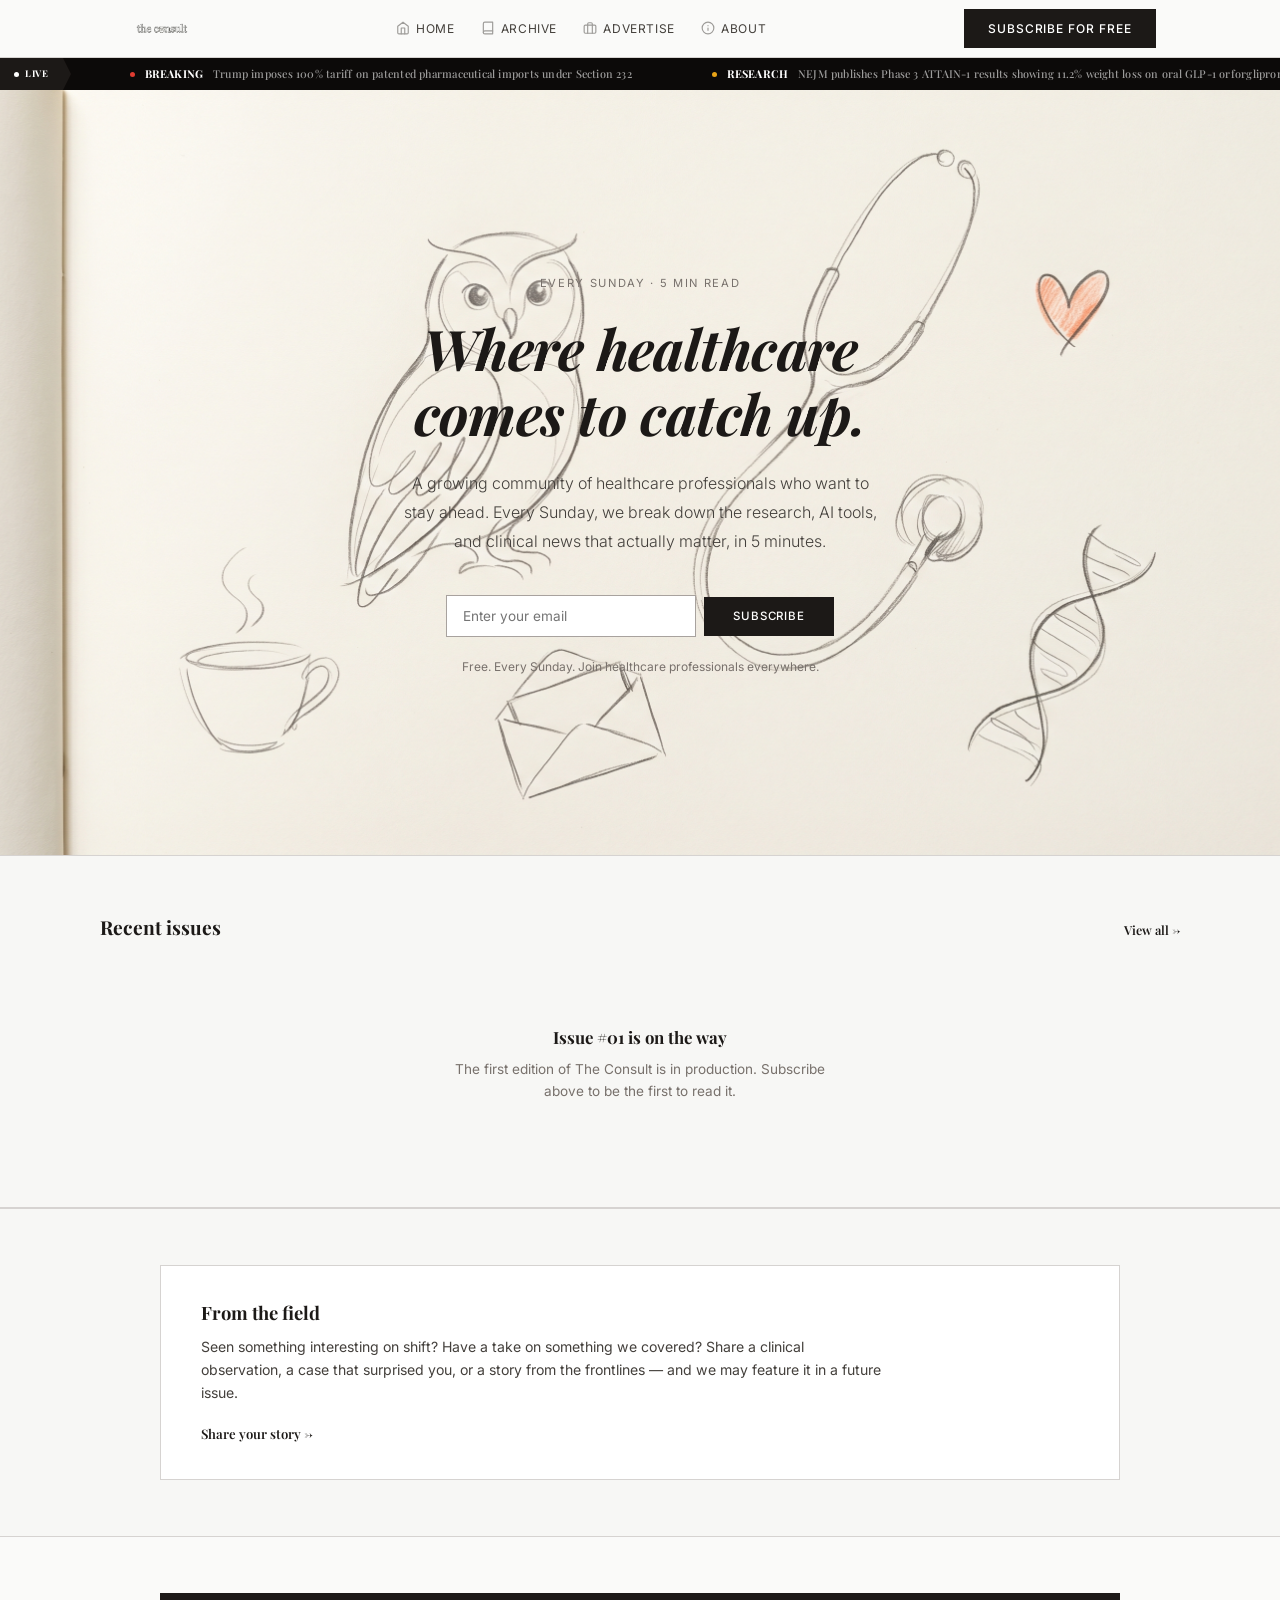
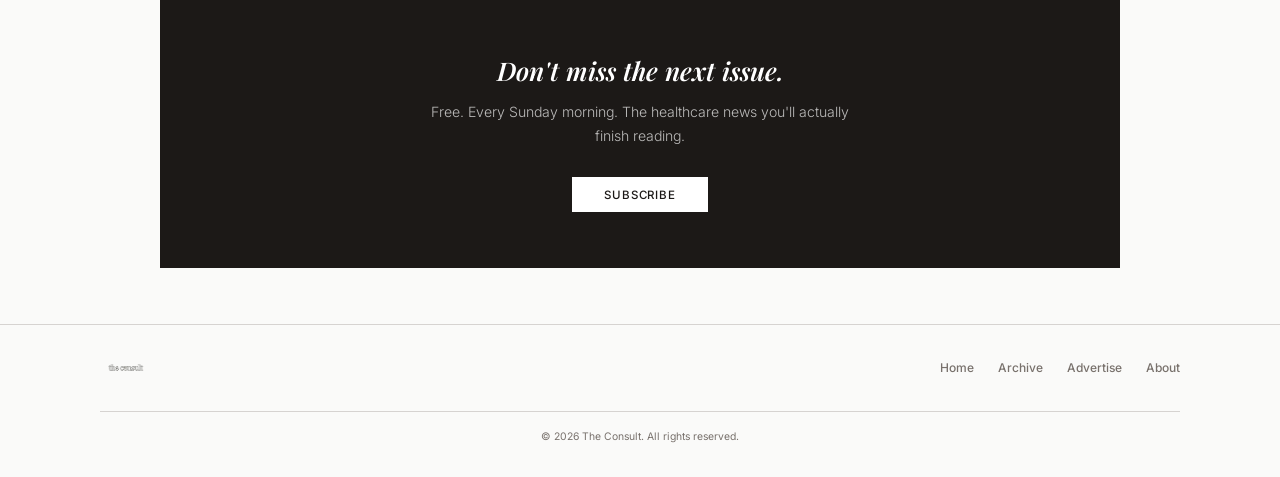
==== commit 7ab217cb: "Redesign to premium editorial aesthetic with Cartier-inspired styling - Switch typography to Playfai" ====
--- a/index.html
+++ b/index.html
@@ -17,35 +17,35 @@
 <link rel="apple-touch-icon" href="/favicon.png">
 <link rel="preconnect" href="https://fonts.googleapis.com">
 <link rel="preconnect" href="https://fonts.gstatic.com" crossorigin>
-<link href="https://fonts.googleapis.com/css2?family=Sora:wght@400;500;600;700;800&family=DM+Sans:ital,wght@0,300;0,400;0,500;0,600;0,700;1,400&display=swap" rel="stylesheet">
+<link href="https://fonts.googleapis.com/css2?family=Playfair+Display:ital,wght@0,400;0,500;0,600;0,700;0,800;1,400&family=Inter:wght@300;400;500;600;700&display=swap" rel="stylesheet">
 <style>
 *, *::before, *::after { margin:0; padding:0; box-sizing:border-box; }
 
 :root {
   --white: #ffffff;
-  --bg: #ffffff;
-  --bg-warm: #F0F9FF;
-  --bg-cool: #F7FAFC;
-  --black: #0C4A6E;
-  --text: #0C4A6E;
-  --text-sec: #4A6580;
-  --text-muted: #64748B;
-  --border: #BAE6FD;
-  --border-dark: #7DD3FC;
-  --accent: #0369A1;
-  --accent-dark: #075985;
-  --accent-light: #E0F2FE;
-  --warm: #EA580C;
-  --warm-light: #FFF7ED;
-  --link: #0369A1;
-  --cta: #EA580C;
-  --cta-dark: #C2410C;
-  --cta-light: #FFF7ED;
+  --bg: #FAFAF9;
+  --bg-warm: #F5F5F0;
+  --bg-cool: #F7F7F5;
+  --black: #1C1917;
+  --text: #1C1917;
+  --text-sec: #44403C;
+  --text-muted: #78716C;
+  --border: #D6D3D1;
+  --border-dark: #A8A29E;
+  --accent: #1C1917;
+  --accent-dark: #0C0A09;
+  --accent-light: #F5F5F0;
+  --warm: #A16207;
+  --warm-light: #FDF8EF;
+  --link: #1C1917;
+  --cta: #1C1917;
+  --cta-dark: #0C0A09;
+  --cta-light: #F5F5F0;
   --success: #059669;
   --destructive: #DC2626;
 
-  --font: 'DM Sans', -apple-system, sans-serif;
-  --font-display: 'Sora', var(--font);
+  --font: 'Inter', -apple-system, sans-serif;
+  --font-display: 'Playfair Display', Georgia, serif;
   --max-w: 720px;
   --max-w-wide: 1080px;
   --nav-h: 58px;
@@ -74,7 +74,7 @@
 /* ========== NAV ========== */
 .nav {
   position:sticky; top:0; z-index:1000;
-  background:var(--white);
+  background:var(--bg);
   border-bottom:1px solid var(--border);
   height:var(--nav-h);
 }
@@ -85,20 +85,22 @@
 .nav-logo { display:flex; align-items:center; gap:10px; cursor:pointer; }
 .nav-center { display:flex; align-items:center; gap:0.15rem; }
 .nav-link {
-  font-size:0.82rem; font-weight:500; color:var(--text-sec);
-  padding:0.4rem 0.75rem; transition:all 0.15s; border-radius:6px;
+  font-size:0.75rem; font-weight:400; color:var(--text-sec);
+  padding:0.4rem 0.75rem; transition:all 0.15s; border-radius:0;
   display:inline-flex; align-items:center; gap:6px;
+  letter-spacing:0.05em; text-transform:uppercase;
 }
 .nav-link svg { flex-shrink:0; opacity:0.5; transition:opacity 0.15s; }
 .nav-link:hover { color:var(--black); background:var(--bg-cool); }
 .nav-link:hover svg { opacity:0.8; }
 .nav-right { display:flex; align-items:center; gap:0.75rem; }
 .btn-sub {
-  font-family:var(--font-display); font-size:0.8rem; font-weight:600;
-  color:var(--white); background:var(--cta);
-  padding:0.48rem 1.15rem; border-radius:8px; transition:all 0.15s;
-}
-.btn-sub:hover { background:var(--cta-dark); }
+  font-family:var(--font); font-size:0.75rem; font-weight:500;
+  letter-spacing:0.08em; text-transform:uppercase;
+  color:var(--white); background:var(--black);
+  padding:0.6rem 1.5rem; border-radius:0; transition:all 0.2s;
+}
+.btn-sub:hover { background:var(--text-sec); }
 
 .nav-toggle { display:none; flex-direction:column; gap:4px; padding:6px; }
 .nav-toggle span { width:18px; height:2px; background:var(--black); }
@@ -148,36 +150,44 @@
 
 /* ========== HERO ========== */
 .hero {
-  padding:5rem 1.5rem 4rem;
-  max-width:var(--max-w-wide); margin:0 auto;
+  position:relative;
+  min-height:85vh;
+  display:flex; align-items:center; justify-content:center;
+  background:url('/sketch-bg.png') center center / cover no-repeat;
   animation:fadeUp 0.6s var(--ease) both;
 }
 .hero-inner {
-  max-width:720px; margin:0 auto; text-align:center;
-}
-.hero-sub { margin-left:auto; margin-right:auto; }
-.hero-cta-row { justify-content:center; }
+  max-width:600px; margin:0 auto; text-align:center;
+  padding:4rem 1.5rem;
+}
 
 .hero-label {
   display:inline-flex; align-items:center; gap:0.5rem;
-  font-family:var(--font-display); font-size:0.7rem; font-weight:600;
-  text-transform:uppercase; letter-spacing:0.1em;
-  color:var(--text-muted); margin-bottom:1.25rem;
+  font-family:var(--font); font-size:0.7rem; font-weight:400;
+  text-transform:uppercase; letter-spacing:0.15em;
+  color:var(--text-muted); margin-bottom:1.5rem;
 }
 .hero h1 {
   font-family:var(--font-display);
-  font-size:clamp(2rem,4.5vw,3.2rem);
-  font-weight:800; line-height:1.12;
-  letter-spacing:-0.03em;
-  color:var(--black); margin-bottom:1.25rem;
+  font-size:clamp(2.2rem,5vw,3.5rem);
+  font-weight:700; line-height:1.15;
+  letter-spacing:-0.01em;
+  color:var(--black); margin-bottom:1.5rem;
+  font-style:italic;
 }
 .hero-sub {
-  font-size:1.05rem; color:var(--text-sec);
-  max-width:560px; margin-bottom:2rem; line-height:1.7;
-}
-.hero-cta-row { display:flex; gap:0.75rem; align-items:center; flex-wrap:wrap; }
+  font-size:1rem; color:var(--text-sec);
+  max-width:480px; margin:0 auto 2.5rem; line-height:1.8;
+  font-weight:300;
+}
+.hero-cta-row { display:flex; gap:0.75rem; align-items:center; flex-wrap:wrap; justify-content:center; }
 .hero-cta-row .btn-sub { font-size:0.85rem; padding:0.6rem 1.6rem; }
 .hero-cta-row .cta-note { font-size:0.75rem; color:var(--text-muted); }
+
+@media (max-width:768px) {
+  .hero { min-height:70vh; }
+  .hero-inner { padding:3rem 1.5rem; }
+}
 
 /* ========== SUBSCRIBE ========== */
 .subscribe-section {
@@ -214,12 +224,12 @@
 .features-grid { display:grid; grid-template-columns:repeat(3,1fr); gap:1.25rem; }
 @media(max-width:768px){ .features-grid{grid-template-columns:1fr;} }
 .feature-card {
-  padding:1.35rem; border:1px solid var(--border); border-radius:12px;
+  padding:1.35rem; border:1px solid var(--border); border-radius:0;
   transition:all 0.2s var(--ease);
 }
 .feature-card:hover { border-color:var(--border-dark); box-shadow:0 2px 12px rgba(0,0,0,0.04); }
 .feature-icon {
-  width:34px; height:34px; border-radius:8px; background:var(--warm-light);
+  width:34px; height:34px; border-radius:0; background:var(--warm-light);
   display:flex; align-items:center; justify-content:center;
   margin-bottom:0.75rem; font-size:1rem;
 }
@@ -234,7 +244,7 @@
 @media(max-width:900px){ .posts-grid{grid-template-columns:repeat(2,1fr);} }
 @media(max-width:600px){ .posts-grid{grid-template-columns:1fr;} }
 .post-card {
-  border:1px solid var(--border); border-radius:12px; overflow:hidden;
+  border:1px solid var(--border); border-radius:0; overflow:hidden;
   transition:all 0.2s var(--ease); display:flex; flex-direction:column;
 }
 .post-card:hover { border-color:var(--border-dark); box-shadow:0 4px 20px rgba(0,0,0,0.06); transform:translateY(-2px); }
@@ -274,7 +284,7 @@
 .story-section { border-top:1px solid var(--border); border-bottom:1px solid var(--border); background:var(--bg-cool); }
 .story-box {
   max-width:960px; margin:0 auto;
-  padding:2rem 2.5rem; border-radius:10px;
+  padding:2rem 2.5rem; border-radius:0;
   background:var(--white); border:1px solid var(--border);
 }
 .story-box h2 { font-family:var(--font-display); font-size:1.15rem; font-weight:700; color:var(--black); margin-bottom:0.4rem; }
@@ -289,24 +299,25 @@
 .cta-section { padding:3.5rem 1.5rem; }
 .cta-box {
   max-width:960px; margin:0 auto;
-  background:var(--accent); border-radius:12px;
-  padding:3rem 2rem; text-align:center; color:var(--white);
+  background:var(--black); border-radius:0;
+  padding:3.5rem 2rem; text-align:center; color:var(--white);
 }
 .cta-box h2 {
-  font-family:var(--font-display); font-size:1.4rem; font-weight:700;
-  margin-bottom:0.5rem;
+  font-family:var(--font-display); font-size:1.6rem; font-weight:600;
+  margin-bottom:0.6rem; font-style:italic;
 }
 .cta-box p {
-  font-size:0.9rem; color:rgba(255,255,255,0.85); max-width:420px;
-  margin:0 auto 1.5rem; line-height:1.65;
+  font-size:0.88rem; color:rgba(255,255,255,0.7); max-width:420px;
+  margin:0 auto 1.8rem; line-height:1.7; font-weight:300;
 }
 .btn-sub-light {
-  font-family:var(--font-display); font-size:0.82rem; font-weight:600;
+  font-family:var(--font); font-size:0.72rem; font-weight:500;
+  letter-spacing:0.08em; text-transform:uppercase;
   color:var(--black); background:var(--white);
-  padding:0.55rem 1.5rem; border-radius:6px; transition:all 0.15s;
+  padding:0.65rem 2rem; border-radius:0; transition:all 0.2s;
   display:inline-block;
 }
-.btn-sub-light:hover { background:#e8eaed; }
+.btn-sub-light:hover { background:#e8e8e6; }
 
 /* ========== ARCHIVE ========== */
 .arch-header { padding:3rem 1.5rem 1.5rem; max-width:var(--max-w-wide); margin:0 auto; }
@@ -338,7 +349,7 @@
   padding:1rem 0; display:flex; gap:1rem; align-items:flex-start;
   border-bottom:1px solid var(--border); cursor:pointer; transition:all 0.15s;
 }
-.acard:hover { background:var(--bg-cool); margin:0 -1rem; padding-left:1rem; padding-right:1rem; border-radius:6px; }
+.acard:hover { background:var(--bg-cool); margin:0 -1rem; padding-left:1rem; padding-right:1rem; border-radius:0; }
 .acard-num {
   font-family:var(--font-display); font-size:0.72rem; font-weight:700;
   color:var(--text-muted); min-width:35px; padding-top:2px;
@@ -359,27 +370,28 @@
 .adv-item { display:flex; gap:0.75rem; margin-bottom:1.25rem; align-items:flex-start; }
 .adv-num {
   font-family:var(--font-display); font-size:0.68rem; font-weight:700;
-  width:24px; height:24px; border-radius:6px; background:var(--cta-light);
+  width:24px; height:24px; border-radius:0; background:var(--cta-light);
   color:var(--cta); display:flex; align-items:center; justify-content:center;
   flex-shrink:0; margin-top:2px;
 }
 .adv-item h3 { font-family:var(--font-display); font-size:0.85rem; font-weight:700; color:var(--black); margin-bottom:2px; }
 .adv-item p { font-size:0.8rem; color:var(--text-sec); line-height:1.55; }
-.adv-form { background:var(--bg-cool); border-radius:10px; padding:1.75rem; border:1px solid var(--border); }
+.adv-form { background:var(--bg-cool); border-radius:0; padding:1.75rem; border:1px solid var(--border); }
 .adv-form h2 { font-family:var(--font-display); font-size:1rem; font-weight:700; color:var(--black); margin-bottom:1rem; }
 .fg { margin-bottom:0.75rem; }
 .fg label { display:block; font-family:var(--font-display); font-size:0.68rem; font-weight:600; color:var(--text-sec); margin-bottom:4px; }
 .fg input,.fg select,.fg textarea {
   width:100%; padding:0.55rem 0.75rem; font-family:var(--font); font-size:0.85rem;
   color:var(--text); border:1.5px solid var(--border-dark); background:var(--white);
-  outline:none; transition:border-color 0.15s; border-radius:6px;
+  outline:none; transition:border-color 0.15s; border-radius:0;
 }
 .fg input:focus,.fg select:focus,.fg textarea:focus { border-color:var(--accent); }
 .fg textarea { resize:vertical; min-height:80px; }
 .form-btn {
-  width:100%; padding:0.65rem; font-family:var(--font-display); font-size:0.8rem; font-weight:600;
-  color:var(--white); background:var(--cta); border-radius:8px;
-  transition:background 0.15s; margin-top:0.4rem;
+  width:100%; padding:0.75rem; font-family:var(--font); font-size:0.72rem; font-weight:500;
+  letter-spacing:0.08em; text-transform:uppercase;
+  color:var(--white); background:var(--black); border-radius:0;
+  transition:background 0.2s; margin-top:0.4rem;
 }
 .form-btn:hover { background:var(--cta-dark); }
 
@@ -397,7 +409,7 @@
 
 .mission-box {
   max-width:960px; margin:0 auto;
-  padding:2rem 2.5rem; border-radius:10px;
+  padding:2rem 2.5rem; border-radius:0;
   background:var(--bg-cool); border:1px solid var(--border);
 }
 .mission-box p {
@@ -410,14 +422,14 @@
 .pillars-grid { display:grid; grid-template-columns:repeat(3,1fr); gap:1.25rem; }
 @media(max-width:768px){ .pillars-grid{grid-template-columns:1fr;} }
 .pillar-card {
-  padding:1.5rem; border:1px solid var(--border); border-radius:12px;
+  padding:1.5rem; border:1px solid var(--border); border-radius:0;
   background:var(--white);
   transition:all 0.2s var(--ease);
 }
 .pillar-card:hover { border-color:var(--border-dark); box-shadow:0 2px 12px rgba(0,0,0,0.04); }
 .pillar-num {
   font-family:var(--font-display); font-size:0.68rem; font-weight:700;
-  width:26px; height:26px; border-radius:6px; background:var(--cta-light);
+  width:26px; height:26px; border-radius:0; background:var(--cta-light);
   color:var(--cta); display:flex; align-items:center; justify-content:center;
   margin-bottom:0.85rem;
 }
@@ -433,7 +445,7 @@
 @media(max-width:700px){ .team-grid{grid-template-columns:1fr;} }
 .team-card {
   background:var(--white);
-  border:1px solid var(--border); border-radius:12px;
+  border:1px solid var(--border); border-radius:0;
   padding:1.75rem 1.5rem; text-align:center;
   transition:all 0.2s var(--ease);
   display:flex; flex-direction:column; align-items:center;
@@ -468,7 +480,7 @@
   margin-top:0.85rem; padding:0.4rem 0.75rem;
   font-family:var(--font-display); font-size:0.72rem; font-weight:600;
   color:var(--text-sec); background:var(--bg-cool);
-  border:1px solid var(--border); border-radius:6px;
+  border:1px solid var(--border); border-radius:0;
   transition:all 0.15s;
 }
 .team-social:hover { color:var(--accent); border-color:var(--accent); background:var(--accent-light); }
@@ -536,17 +548,18 @@
       <h1>Where healthcare comes to catch up.</h1>
       <p class="hero-sub">A growing community of healthcare professionals who want to stay ahead. Every Sunday, we break down the research, AI tools, and clinical news that actually matter, in 5 minutes.</p>
       <div class="hero-cta-row" id="subscribe">
-        <form id="subscribeForm" style="display:flex;gap:0.5rem;flex-wrap:wrap;justify-content:center;align-items:center;max-width:460px;margin:0 auto;">
+        <form id="subscribeForm" style="display:flex;gap:0.5rem;flex-wrap:wrap;align-items:center;justify-content:center;max-width:460px;margin:0 auto;">
           <label for="sub-email" class="sr-only">Email address</label>
           <input type="email" id="sub-email" placeholder="Enter your email" required aria-label="Email address"
-            style="flex:1;min-width:220px;padding:0.75rem 1rem;border:1.5px solid var(--border-dark);border-radius:8px;
-            font-family:var(--font);font-size:0.9rem;color:var(--black);background:var(--white);
-            outline:none;transition:border-color 0.15s, box-shadow 0.15s;">
+            style="flex:1;min-width:220px;padding:0.75rem 1rem;border:1px solid var(--border-dark);border-radius:0;
+            font-family:var(--font);font-size:0.85rem;color:var(--black);background:var(--white);
+            outline:none;transition:border-color 0.2s;">
           <button type="submit" id="sub-btn"
-            style="font-family:var(--font-display);font-size:0.85rem;font-weight:600;
-            color:var(--white);background:var(--cta);padding:0.75rem 1.5rem;border-radius:8px;
-            border:none;cursor:pointer;transition:background 0.15s;white-space:nowrap;">
-            Subscribe For Free →
+            style="font-family:var(--font);font-size:0.72rem;font-weight:500;
+            letter-spacing:0.08em;text-transform:uppercase;
+            color:var(--white);background:var(--black);padding:0.78rem 1.8rem;border-radius:0;
+            border:none;cursor:pointer;transition:background 0.2s;white-space:nowrap;">
+            Subscribe
           </button>
         </form>
         <p id="sub-msg" style="font-size:0.75rem;color:var(--text-muted);margin-top:0.75rem;display:none;width:100%;text-align:center;"></p>
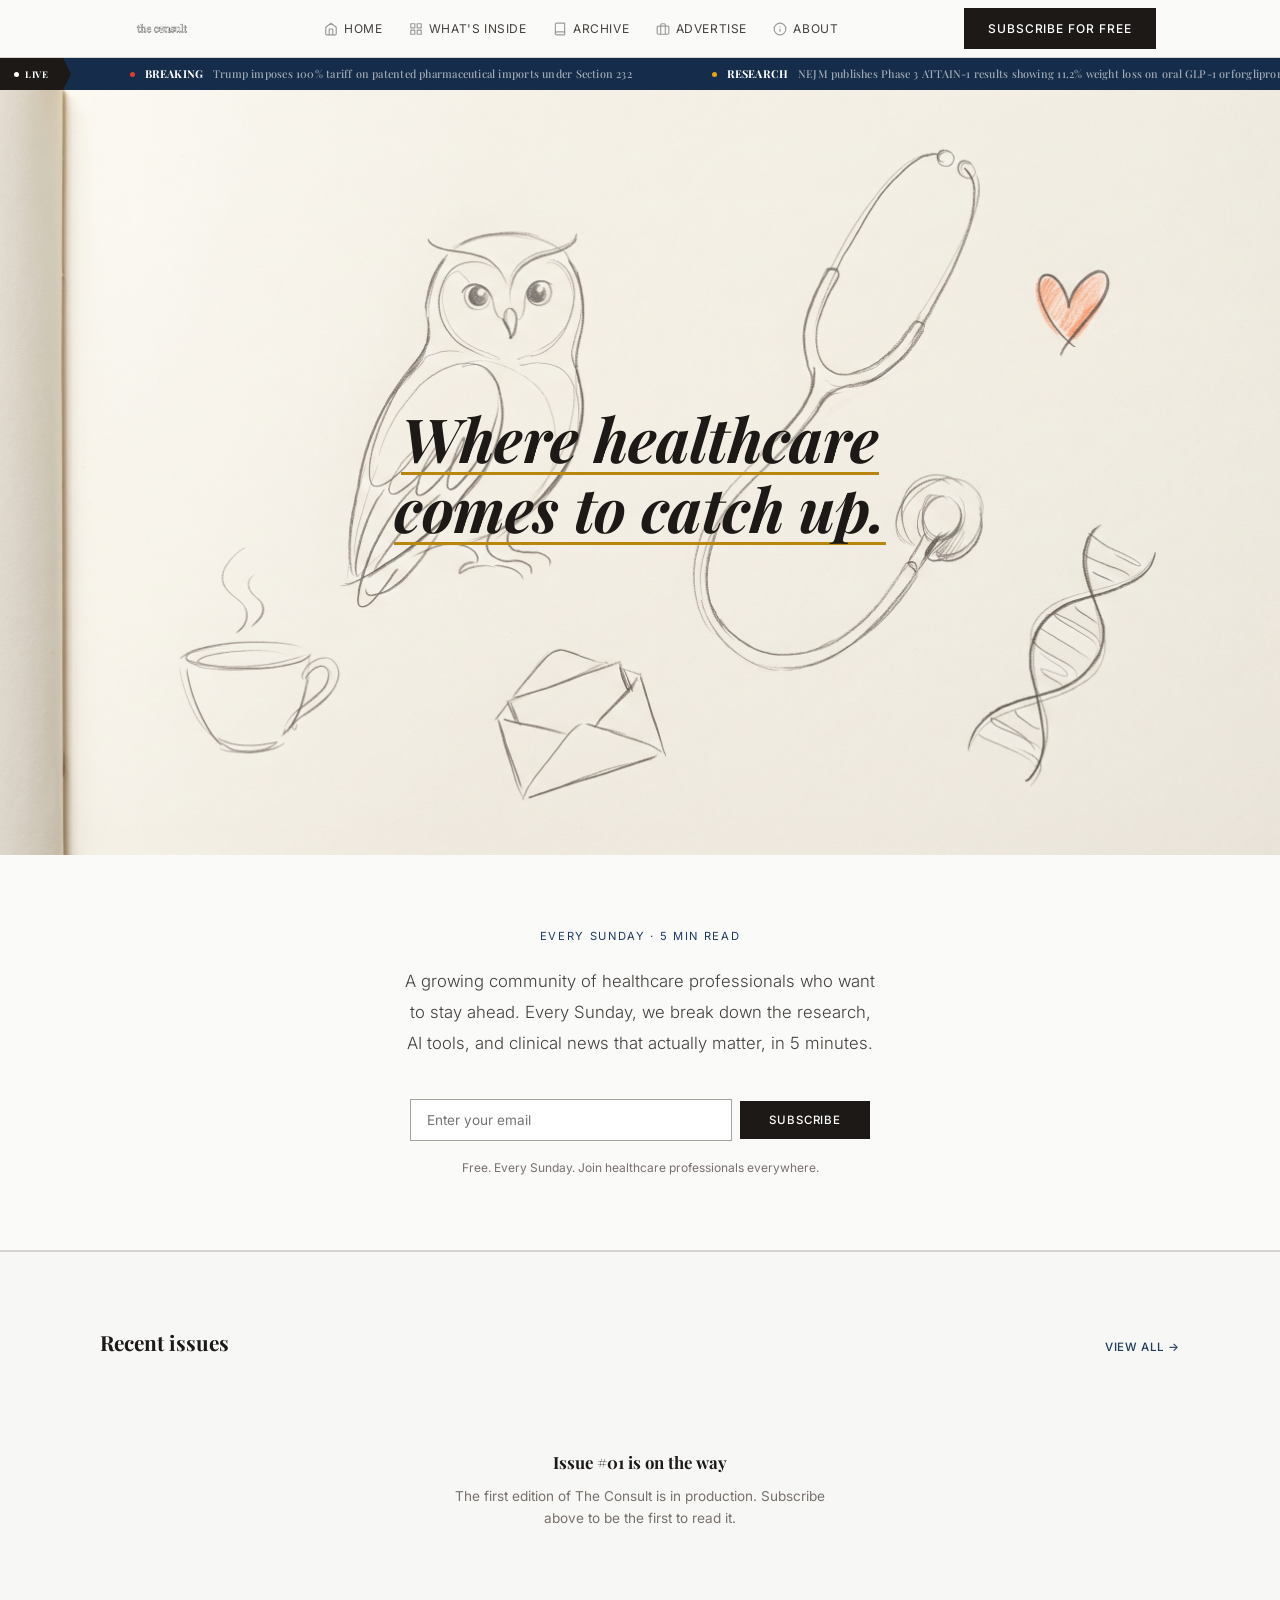
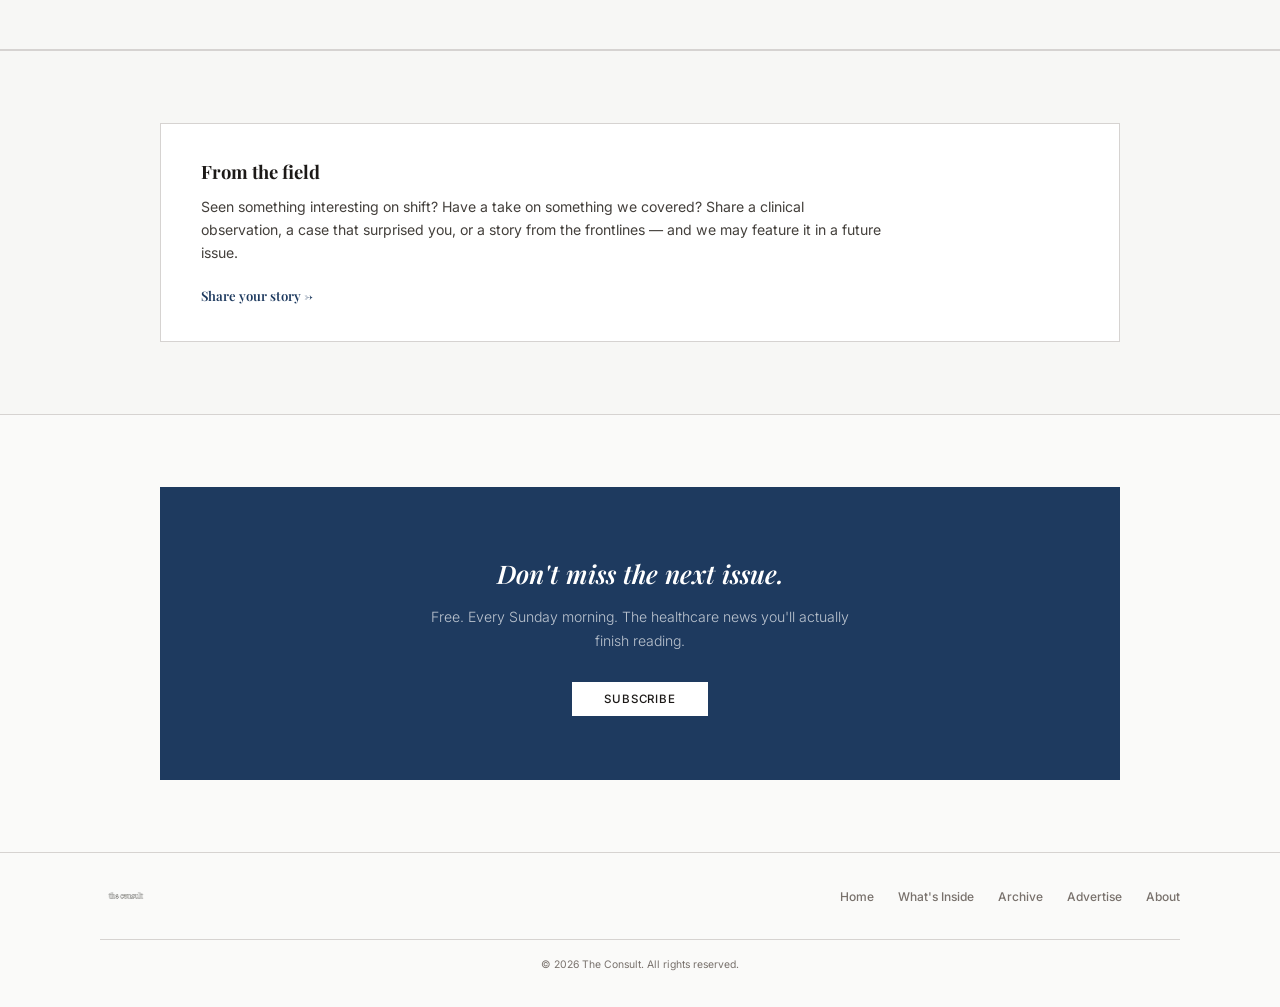
==== commit 98bb8ed5: "Refine premium design: navy+gold accents, hero background, bios, What's Inside page - Split hero int" ====
--- a/index.html
+++ b/index.html
@@ -32,15 +32,15 @@
   --text-muted: #78716C;
   --border: #D6D3D1;
   --border-dark: #A8A29E;
-  --accent: #1C1917;
-  --accent-dark: #0C0A09;
-  --accent-light: #F5F5F0;
-  --warm: #A16207;
+  --accent: #1E3A5F;
+  --accent-dark: #152C4A;
+  --accent-light: #EEF2F7;
+  --warm: #B8860B;
   --warm-light: #FDF8EF;
-  --link: #1C1917;
+  --link: #1E3A5F;
   --cta: #1C1917;
   --cta-dark: #0C0A09;
-  --cta-light: #F5F5F0;
+  --cta-light: #EEF2F7;
   --success: #059669;
   --destructive: #DC2626;
 
@@ -55,7 +55,7 @@
 html { scroll-behavior:smooth; }
 body {
   font-family:var(--font); color:var(--text); background:var(--bg);
-  -webkit-font-smoothing:antialiased; line-height:1.65; overflow-x:hidden;
+  -webkit-font-smoothing:antialiased; line-height:1.75; overflow-x:hidden;
 }
 a { color:inherit; text-decoration:none; }
 button { cursor:pointer; border:none; background:none; font-family:inherit; }
@@ -161,33 +161,47 @@
   padding:4rem 1.5rem;
 }
 
-.hero-label {
-  display:inline-flex; align-items:center; gap:0.5rem;
+.hero h1 {
+  font-family:var(--font-display);
+  font-size:clamp(2.4rem,5.5vw,3.8rem);
+  font-weight:700; line-height:1.15;
+  letter-spacing:-0.01em;
+  color:var(--black); margin:0;
+  font-style:italic;
+  display:inline;
+  background-image:linear-gradient(var(--warm), var(--warm));
+  background-size:100% 3px;
+  background-position:0 92%;
+  background-repeat:no-repeat;
+  padding-bottom:4px;
+}
+
+@media (max-width:768px) {
+  .hero { min-height:60vh; }
+  .hero-inner { padding:3rem 1.5rem; }
+}
+
+/* ========== SUBSCRIBE HERO ========== */
+.subscribe-hero {
+  padding:4.5rem 1.5rem;
+  background:var(--bg);
+  border-bottom:1px solid var(--border);
+  text-align:center;
+}
+.subscribe-hero-inner {
+  max-width:520px; margin:0 auto;
+}
+.subscribe-hero-label {
   font-family:var(--font); font-size:0.7rem; font-weight:400;
   text-transform:uppercase; letter-spacing:0.15em;
-  color:var(--text-muted); margin-bottom:1.5rem;
-}
-.hero h1 {
-  font-family:var(--font-display);
-  font-size:clamp(2.2rem,5vw,3.5rem);
-  font-weight:700; line-height:1.15;
-  letter-spacing:-0.01em;
-  color:var(--black); margin-bottom:1.5rem;
-  font-style:italic;
-}
-.hero-sub {
-  font-size:1rem; color:var(--text-sec);
-  max-width:480px; margin:0 auto 2.5rem; line-height:1.8;
+  color:var(--accent); margin-bottom:1.2rem;
+}
+.subscribe-hero-sub {
+  font-size:1.05rem; color:var(--text-sec);
+  max-width:480px; margin:0 auto 2.5rem; line-height:1.85;
   font-weight:300;
 }
-.hero-cta-row { display:flex; gap:0.75rem; align-items:center; flex-wrap:wrap; justify-content:center; }
-.hero-cta-row .btn-sub { font-size:0.85rem; padding:0.6rem 1.6rem; }
-.hero-cta-row .cta-note { font-size:0.75rem; color:var(--text-muted); }
-
-@media (max-width:768px) {
-  .hero { min-height:70vh; }
-  .hero-inner { padding:3rem 1.5rem; }
-}
+.subscribe-hero .cta-note { font-size:0.75rem; color:var(--text-muted); }
 
 /* ========== SUBSCRIBE ========== */
 .subscribe-section {
@@ -207,16 +221,17 @@
 #sub-email:focus { border-color:var(--accent); box-shadow:0 0 0 3px var(--accent-light); }
 
 /* ========== SECTIONS ========== */
-.section { padding:3.5rem 1.5rem; }
+.section { padding:4.5rem 1.5rem; }
 .section-inner { max-width:var(--max-w-wide); margin:0 auto; }
-.section-hdr { margin-bottom:2rem; display:flex; align-items:baseline; justify-content:space-between; gap:1rem; }
+.section-hdr { margin-bottom:2.5rem; display:flex; align-items:baseline; justify-content:space-between; gap:1rem; }
 .section-hdr h2 {
-  font-family:var(--font-display); font-size:1.2rem; font-weight:700;
+  font-family:var(--font-display); font-size:1.3rem; font-weight:700;
   color:var(--black);
 }
 .section-hdr .view-all {
-  font-family:var(--font-display); font-size:0.78rem; font-weight:600;
+  font-family:var(--font); font-size:0.72rem; font-weight:500;
   color:var(--link); cursor:pointer; white-space:nowrap;
+  letter-spacing:0.05em; text-transform:uppercase;
 }
 .section-hdr .view-all:hover { text-decoration:underline; }
 
@@ -229,7 +244,8 @@
 }
 .feature-card:hover { border-color:var(--border-dark); box-shadow:0 2px 12px rgba(0,0,0,0.04); }
 .feature-icon {
-  width:34px; height:34px; border-radius:0; background:var(--warm-light);
+  width:34px; height:34px; border-radius:0; background:var(--accent-light);
+  color:var(--accent);
   display:flex; align-items:center; justify-content:center;
   margin-bottom:0.75rem; font-size:1rem;
 }
@@ -296,11 +312,11 @@
 .story-cta:hover { text-decoration:underline; }
 
 /* ========== CTA ========== */
-.cta-section { padding:3.5rem 1.5rem; }
+.cta-section { padding:4.5rem 1.5rem; }
 .cta-box {
   max-width:960px; margin:0 auto;
-  background:var(--black); border-radius:0;
-  padding:3.5rem 2rem; text-align:center; color:var(--white);
+  background:var(--accent); border-radius:0;
+  padding:4rem 2rem; text-align:center; color:var(--white);
 }
 .cta-box h2 {
   font-family:var(--font-display); font-size:1.6rem; font-weight:600;
@@ -400,7 +416,7 @@
 .about-header h1 { font-family:var(--font-display); font-size:1.6rem; font-weight:700; color:var(--black); margin-bottom:0.4rem; }
 .about-header p { color:var(--text-sec); font-size:0.92rem; max-width:580px; line-height:1.65; }
 
-.about-section { padding:2.5rem 1.5rem; }
+.about-section { padding:4rem 1.5rem; }
 .about-section-inner { max-width:var(--max-w-wide); margin:0 auto; }
 .about-section-inner h2 {
   font-family:var(--font-display); font-size:1.2rem; font-weight:700;
@@ -510,6 +526,60 @@
 .empty-state h3 { font-family:var(--font-display); font-size:1.05rem; font-weight:700; color:var(--text); }
 .empty-state p { font-size:0.85rem; color:var(--text-muted); max-width:380px; line-height:1.6; }
 .empty-state a { color:var(--link); font-weight:600; cursor:pointer; }
+
+/* ========== WHAT'S INSIDE ========== */
+.inside-header {
+  padding:3.5rem 1.5rem 0;
+  max-width:var(--max-w-wide); margin:0 auto;
+}
+.inside-header h1 {
+  font-family:var(--font-display); font-size:1.6rem; font-weight:700;
+  color:var(--black); margin-bottom:0.4rem;
+}
+.inside-layout {
+  max-width:var(--max-w-wide); margin:0 auto;
+  padding:2.5rem 1.5rem 4rem;
+  display:grid; grid-template-columns:1fr 1.2fr; gap:3.5rem;
+  align-items:start;
+}
+@media(max-width:768px){ .inside-layout{grid-template-columns:1fr; gap:2rem;} }
+.inside-intro p {
+  font-size:0.95rem; color:var(--text-sec); line-height:1.75; margin-bottom:1.25rem;
+}
+.inside-intro p:last-of-type { margin-bottom:2rem; }
+.inside-intro .inside-stat {
+  font-family:var(--font-display); font-size:0.78rem; font-weight:600;
+  color:var(--text-muted); letter-spacing:0.03em;
+  padding-top:1.25rem; border-top:1px solid var(--border);
+}
+.inside-grid {
+  display:grid; grid-template-columns:1fr 1fr; gap:1rem;
+}
+@media(max-width:480px){ .inside-grid{grid-template-columns:1fr;} }
+.inside-card {
+  padding:1.25rem 1.35rem;
+  border:1px solid var(--border);
+  background:var(--white);
+  transition:all 0.2s var(--ease);
+}
+.inside-card:hover {
+  border-color:var(--border-dark);
+  box-shadow:0 2px 12px rgba(0,0,0,0.04);
+}
+.inside-card-header {
+  display:flex; align-items:center; gap:10px;
+  margin-bottom:0.5rem;
+}
+.inside-dot {
+  width:14px; height:14px; border-radius:3px; flex-shrink:0;
+}
+.inside-card h3 {
+  font-family:var(--font-display); font-size:0.95rem; font-weight:700;
+  color:var(--black);
+}
+.inside-card p {
+  font-size:0.8rem; color:var(--text-sec); line-height:1.6;
+}
 </style>
 </head>
 <body>
@@ -522,6 +592,7 @@
     </a>
     <div class="nav-center" id="nc">
       <a class="nav-link" onclick="go('home')"><svg width="14" height="14" viewBox="0 0 24 24" fill="none" stroke="currentColor" stroke-width="2" stroke-linecap="round" stroke-linejoin="round"><path d="M3 9l9-7 9 7v11a2 2 0 01-2 2H5a2 2 0 01-2-2z"/><polyline points="9 22 9 12 15 12 15 22"/></svg> Home</a>
+      <a class="nav-link" onclick="go('inside')"><svg width="14" height="14" viewBox="0 0 24 24" fill="none" stroke="currentColor" stroke-width="2" stroke-linecap="round" stroke-linejoin="round"><rect x="3" y="3" width="7" height="7"/><rect x="14" y="3" width="7" height="7"/><rect x="3" y="14" width="7" height="7"/><rect x="14" y="14" width="7" height="7"/></svg> What's Inside</a>
       <a class="nav-link" onclick="go('archive')"><svg width="14" height="14" viewBox="0 0 24 24" fill="none" stroke="currentColor" stroke-width="2" stroke-linecap="round" stroke-linejoin="round"><path d="M4 19.5A2.5 2.5 0 016.5 17H20"/><path d="M6.5 2H20v20H6.5A2.5 2.5 0 014 19.5v-15A2.5 2.5 0 016.5 2z"/></svg> Archive</a>
       <a class="nav-link" onclick="go('advertise')"><svg width="14" height="14" viewBox="0 0 24 24" fill="none" stroke="currentColor" stroke-width="2" stroke-linecap="round" stroke-linejoin="round"><rect x="2" y="7" width="20" height="14" rx="2" ry="2"/><path d="M16 21V5a2 2 0 00-2-2h-4a2 2 0 00-2 2v16"/></svg> Advertise</a>
       <a class="nav-link" onclick="go('about')"><svg width="14" height="14" viewBox="0 0 24 24" fill="none" stroke="currentColor" stroke-width="2" stroke-linecap="round" stroke-linejoin="round"><circle cx="12" cy="12" r="10"/><line x1="12" y1="16" x2="12" y2="12"/><line x1="12" y1="8" x2="12.01" y2="8"/></svg> About</a>
@@ -544,27 +615,30 @@
 
   <section class="hero">
     <div class="hero-inner">
-      <div class="hero-label">Every Sunday · 5 min read</div>
       <h1>Where healthcare comes to catch up.</h1>
-      <p class="hero-sub">A growing community of healthcare professionals who want to stay ahead. Every Sunday, we break down the research, AI tools, and clinical news that actually matter, in 5 minutes.</p>
-      <div class="hero-cta-row" id="subscribe">
-        <form id="subscribeForm" style="display:flex;gap:0.5rem;flex-wrap:wrap;align-items:center;justify-content:center;max-width:460px;margin:0 auto;">
-          <label for="sub-email" class="sr-only">Email address</label>
-          <input type="email" id="sub-email" placeholder="Enter your email" required aria-label="Email address"
-            style="flex:1;min-width:220px;padding:0.75rem 1rem;border:1px solid var(--border-dark);border-radius:0;
-            font-family:var(--font);font-size:0.85rem;color:var(--black);background:var(--white);
-            outline:none;transition:border-color 0.2s;">
-          <button type="submit" id="sub-btn"
-            style="font-family:var(--font);font-size:0.72rem;font-weight:500;
-            letter-spacing:0.08em;text-transform:uppercase;
-            color:var(--white);background:var(--black);padding:0.78rem 1.8rem;border-radius:0;
-            border:none;cursor:pointer;transition:background 0.2s;white-space:nowrap;">
-            Subscribe
-          </button>
-        </form>
-        <p id="sub-msg" style="font-size:0.75rem;color:var(--text-muted);margin-top:0.75rem;display:none;width:100%;text-align:center;"></p>
-        <span class="cta-note" style="margin-top:0.5rem;width:100%;text-align:center;">Free. Every Sunday. Join healthcare professionals everywhere.</span>
-      </div>
+    </div>
+  </section>
+
+  <section class="subscribe-hero" id="subscribe">
+    <div class="subscribe-hero-inner">
+      <div class="subscribe-hero-label">Every Sunday · 5 min read</div>
+      <p class="subscribe-hero-sub">A growing community of healthcare professionals who want to stay ahead. Every Sunday, we break down the research, AI tools, and clinical news that actually matter, in 5 minutes.</p>
+      <form id="subscribeForm" style="display:flex;gap:0.5rem;flex-wrap:wrap;align-items:center;justify-content:center;max-width:460px;margin:0 auto;">
+        <label for="sub-email" class="sr-only">Email address</label>
+        <input type="email" id="sub-email" placeholder="Enter your email" required aria-label="Email address"
+          style="flex:1;min-width:220px;padding:0.75rem 1rem;border:1px solid var(--border-dark);border-radius:0;
+          font-family:var(--font);font-size:0.85rem;color:var(--black);background:var(--white);
+          outline:none;transition:border-color 0.2s;">
+        <button type="submit" id="sub-btn"
+          style="font-family:var(--font);font-size:0.72rem;font-weight:500;
+          letter-spacing:0.08em;text-transform:uppercase;
+          color:var(--white);background:var(--black);padding:0.78rem 1.8rem;border-radius:0;
+          border:none;cursor:pointer;transition:background 0.2s;white-space:nowrap;">
+          Subscribe
+        </button>
+      </form>
+      <p id="sub-msg" style="font-size:0.75rem;color:var(--text-muted);margin-top:0.75rem;display:none;"></p>
+      <span class="cta-note" style="display:block;margin-top:1rem;">Free. Every Sunday. Join healthcare professionals everywhere.</span>
     </div>
   </section>
 
@@ -599,6 +673,82 @@
     <div class="cta-box anim">
       <h2>Don't miss the next issue.</h2>
       <p>Free. Every Sunday morning. The healthcare news you'll actually finish reading.</p>
+      <button class="btn-sub-light" onclick="go('home','subscribe')">Subscribe</button>
+    </div>
+  </section>
+</div>
+
+<!-- ===== WHAT'S INSIDE ===== -->
+<div class="page" id="page-inside">
+  <div class="inside-header">
+    <h1>What you're in for</h1>
+  </div>
+  <div class="inside-layout">
+    <div class="inside-intro anim">
+      <p>Every Sunday morning, The Consult delivers five minutes of the research, the tools, the people, and the stories that remind you why this work matters.</p>
+      <p>Human-curated, physician-reviewed. Every issue delivers immediate signal alongside the slower ideas that change how you think about the field, not just what you click.</p>
+      <p>We write for clinicians. We let the public listen in. Six sections, the same structure every week, because your time deserves consistency.</p>
+      <div class="inside-stat">Free. Every Sunday. Five minutes. Join the community.</div>
+      <button class="btn-sub" style="margin-top:1.5rem;" onclick="go('home','subscribe')">Subscribe For Free</button>
+    </div>
+    <div class="inside-grid">
+
+      <div class="inside-card anim">
+        <div class="inside-card-header">
+          <div class="inside-dot" style="background:#B8860B;"></div>
+          <h3>The Opening</h3>
+        </div>
+        <p>A warm, signed note to start your Sunday. Sets the mood for the week ahead.</p>
+      </div>
+
+      <div class="inside-card anim">
+        <div class="inside-card-header">
+          <div class="inside-dot" style="background:#E03C31;"></div>
+          <h3>From the Field</h3>
+        </div>
+        <p>Three reader-submitted stories from the frontlines. De-identified, consented, rotated across roles.</p>
+      </div>
+
+      <div class="inside-card anim">
+        <div class="inside-card-header">
+          <div class="inside-dot" style="background:#1E3A5F;"></div>
+          <h3>The Consult</h3>
+        </div>
+        <p>A signed weekly column. An attending's honest reflection on the craft of medicine.</p>
+      </div>
+
+      <div class="inside-card anim">
+        <div class="inside-card-header">
+          <div class="inside-dot" style="background:#00B67A;"></div>
+          <h3>Vitals</h3>
+        </div>
+        <p>Four news items worth knowing. Research, AI, clinical, and policy, each with a one-line editorial take.</p>
+      </div>
+
+      <div class="inside-card anim">
+        <div class="inside-card-header">
+          <div class="inside-dot" style="background:#7B61FF;"></div>
+          <h3>Rounds</h3>
+        </div>
+        <p>One person worth knowing. A real clinician, researcher, or builder shaping where healthcare is headed.</p>
+      </div>
+
+      <div class="inside-card anim">
+        <div class="inside-card-header">
+          <div class="inside-dot" style="background:#0066FF;"></div>
+          <h3>Differential</h3>
+        </div>
+        <p>A curious question in medicine answered warmly and accurately. Smart humor, never at a patient's expense.</p>
+      </div>
+
+    </div>
+  </div>
+
+  <!-- CTA -->
+  <section class="cta-section">
+    <div class="cta-box anim">
+      <h2>See for yourself.</h2>
+      <p>Free. Every Sunday morning. Six sections, five minutes, one community.</p>
       <button class="btn-sub-light" onclick="go('home','subscribe')">Subscribe</button>
     </div>
   </section>
@@ -734,7 +884,7 @@
           </div>
           <h3>Ray M. Wade</h3>
           <div class="team-role">Co-Founder</div>
-          <p class="team-bio">Ray is an honors pre-med student at Augusta University with a clear sense of why he wants to be a doctor. Caregiving taught him early that medicine is as much about connection and communication as it is about science, and that has shaped the way he thinks about the field ever since. He is drawn to The Consult because he genuinely wants to help build a community where people in healthcare can find each other, stay current, and feel like they are part of something bigger than their own corner of the field. When he is not studying, you can find him in the gym, out on a backpacking trail, or at home with his dog Cookie, who has no interest in any of that and is perfectly happy just napping.</p>
+          <p class="team-bio">Ray is an honors pre-med student at Augusta University. His introduction to medicine came through caregiving, an experience that revealed the discipline to be as much about human connection as clinical science. At The Consult, he is building the kind of community he believes healthcare needs: one where professionals stay current, think critically, and engage with the field beyond the walls of their own institution. He spends his time outside the classroom training, backpacking, and in the company of his dog Cookie.</p>
           <a class="team-social" href="https://www.linkedin.com/in/ray-wade-473125248/" target="_blank" rel="noopener">
             <svg width="13" height="13" viewBox="0 0 24 24" fill="currentColor"><path d="M20.447 20.452h-3.554v-5.569c0-1.328-.027-3.037-1.852-3.037-1.853 0-2.136 1.445-2.136 2.939v5.667H9.351V9h3.414v1.561h.046c.477-.9 1.637-1.85 3.37-1.85 3.601 0 4.267 2.37 4.267 5.455v6.286zM5.337 7.433a2.062 2.062 0 01-2.063-2.065 2.063 2.063 0 112.063 2.065zm1.782 13.019H3.555V9h3.564v11.452zM22.225 0H1.771C.792 0 0 .774 0 1.729v20.542C0 23.227.792 24 1.771 24h20.451C23.2 24 24 23.227 24 22.271V1.729C24 .774 23.2 0 22.222 0h.003z"/></svg>
             LinkedIn
@@ -747,7 +897,7 @@
           </div>
           <h3>Ibrahim Mohammad</h3>
           <div class="team-role">Co-Founder</div>
-          <p class="team-bio">Ibrahim is a student in the Medical College of Georgia's 7-year BS/MD program, where he spends most of his time figuring out how technology can make medicine work better. He was drawn early to the intersection of science and technology, and that pull has shaped everything he has built since. The Consult made sense to him immediately. Physicians are drowning in noise, and he believes they deserve something that actually cuts through it and connects them to a community that reflects the work they are doing. When he is not in class or deep in a research rabbit hole, you can find him on the basketball court, at the gym, or in the kitchen cooking something that may or may not turn out the way he planned.</p>
+          <p class="team-bio">Ibrahim is a student in the Medical College of Georgia's 7-year BS/MD program, where his focus sits at the intersection of technology and clinical medicine. That orientation drives his work at The Consult, a platform built on the conviction that physicians deserve signal over noise, and access to a community that reflects the seriousness of their work. Outside of coursework and research, he is on the basketball court, in the gym, or in the kitchen testing something ambitious.</p>
           <a class="team-social" href="https://www.linkedin.com/in/ibrahim-mohammad7862/" target="_blank" rel="noopener">
             <svg width="13" height="13" viewBox="0 0 24 24" fill="currentColor"><path d="M20.447 20.452h-3.554v-5.569c0-1.328-.027-3.037-1.852-3.037-1.853 0-2.136 1.445-2.136 2.939v5.667H9.351V9h3.414v1.561h.046c.477-.9 1.637-1.85 3.37-1.85 3.601 0 4.267 2.37 4.267 5.455v6.286zM5.337 7.433a2.062 2.062 0 01-2.063-2.065 2.063 2.063 0 112.063 2.065zm1.782 13.019H3.555V9h3.564v11.452zM22.225 0H1.771C.792 0 0 .774 0 1.729v20.542C0 23.227.792 24 1.771 24h20.451C23.2 24 24 23.227 24 22.271V1.729C24 .774 23.2 0 22.222 0h.003z"/></svg>
             LinkedIn
@@ -776,6 +926,7 @@
     </div>
     <div class="footer-links">
       <a onclick="go('home')">Home</a>
+      <a onclick="go('inside')">What's Inside</a>
       <a onclick="go('archive')">Archive</a>
       <a onclick="go('advertise')">Advertise</a>
       <a onclick="go('about')">About</a>
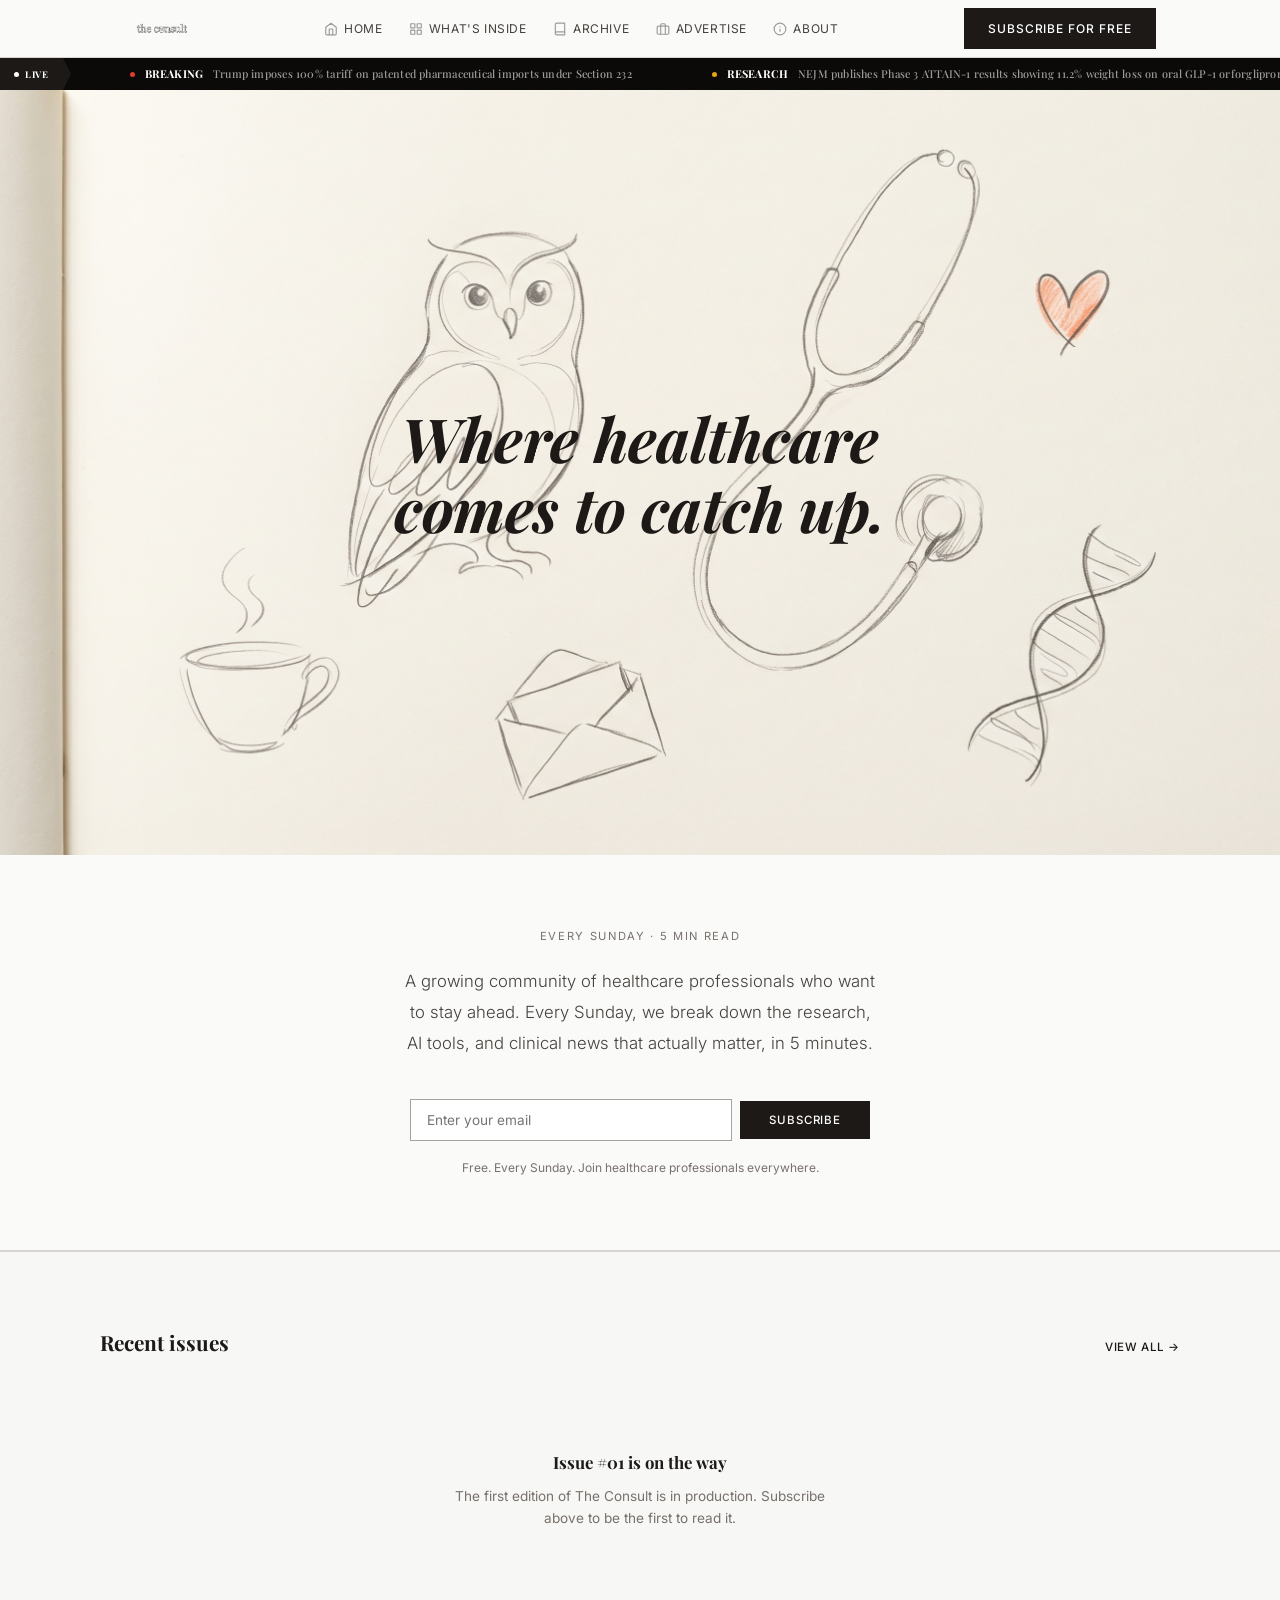
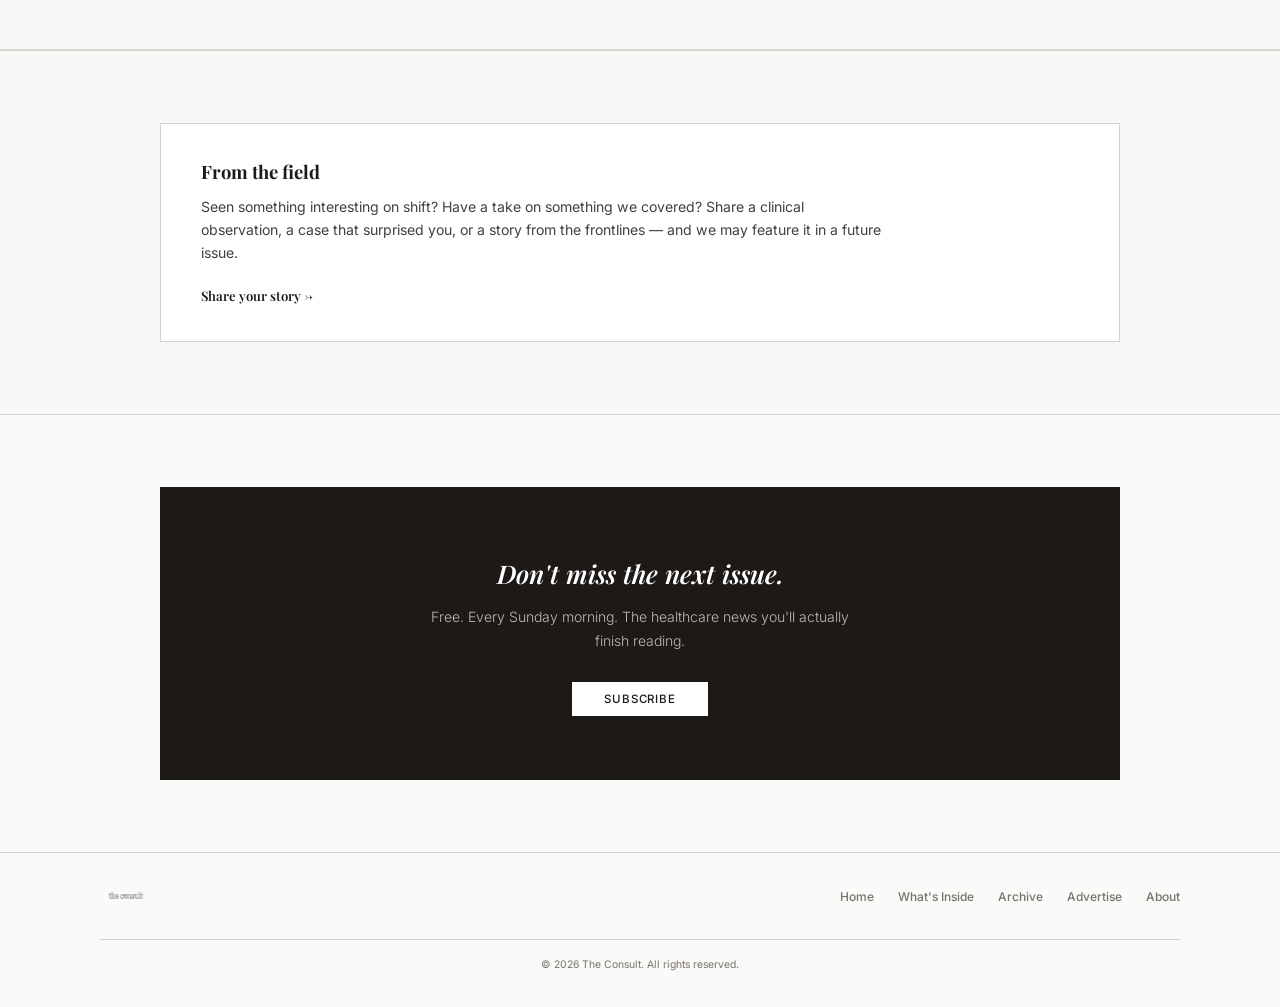
==== commit 766d70b7: "Revert to black and white palette, remove navy and gold accents Co-Authored-By: Claude Opus 4.6 (1M " ====
--- a/index.html
+++ b/index.html
@@ -32,15 +32,15 @@
   --text-muted: #78716C;
   --border: #D6D3D1;
   --border-dark: #A8A29E;
-  --accent: #1E3A5F;
-  --accent-dark: #152C4A;
-  --accent-light: #EEF2F7;
-  --warm: #B8860B;
+  --accent: #1C1917;
+  --accent-dark: #0C0A09;
+  --accent-light: #F5F5F0;
+  --warm: #A16207;
   --warm-light: #FDF8EF;
-  --link: #1E3A5F;
+  --link: #1C1917;
   --cta: #1C1917;
   --cta-dark: #0C0A09;
-  --cta-light: #EEF2F7;
+  --cta-light: #F5F5F0;
   --success: #059669;
   --destructive: #DC2626;
 
@@ -168,12 +168,6 @@
   letter-spacing:-0.01em;
   color:var(--black); margin:0;
   font-style:italic;
-  display:inline;
-  background-image:linear-gradient(var(--warm), var(--warm));
-  background-size:100% 3px;
-  background-position:0 92%;
-  background-repeat:no-repeat;
-  padding-bottom:4px;
 }
 
 @media (max-width:768px) {
@@ -194,7 +188,7 @@
 .subscribe-hero-label {
   font-family:var(--font); font-size:0.7rem; font-weight:400;
   text-transform:uppercase; letter-spacing:0.15em;
-  color:var(--accent); margin-bottom:1.2rem;
+  color:var(--text-muted); margin-bottom:1.2rem;
 }
 .subscribe-hero-sub {
   font-size:1.05rem; color:var(--text-sec);
@@ -244,8 +238,7 @@
 }
 .feature-card:hover { border-color:var(--border-dark); box-shadow:0 2px 12px rgba(0,0,0,0.04); }
 .feature-icon {
-  width:34px; height:34px; border-radius:0; background:var(--accent-light);
-  color:var(--accent);
+  width:34px; height:34px; border-radius:0; background:var(--warm-light);
   display:flex; align-items:center; justify-content:center;
   margin-bottom:0.75rem; font-size:1rem;
 }
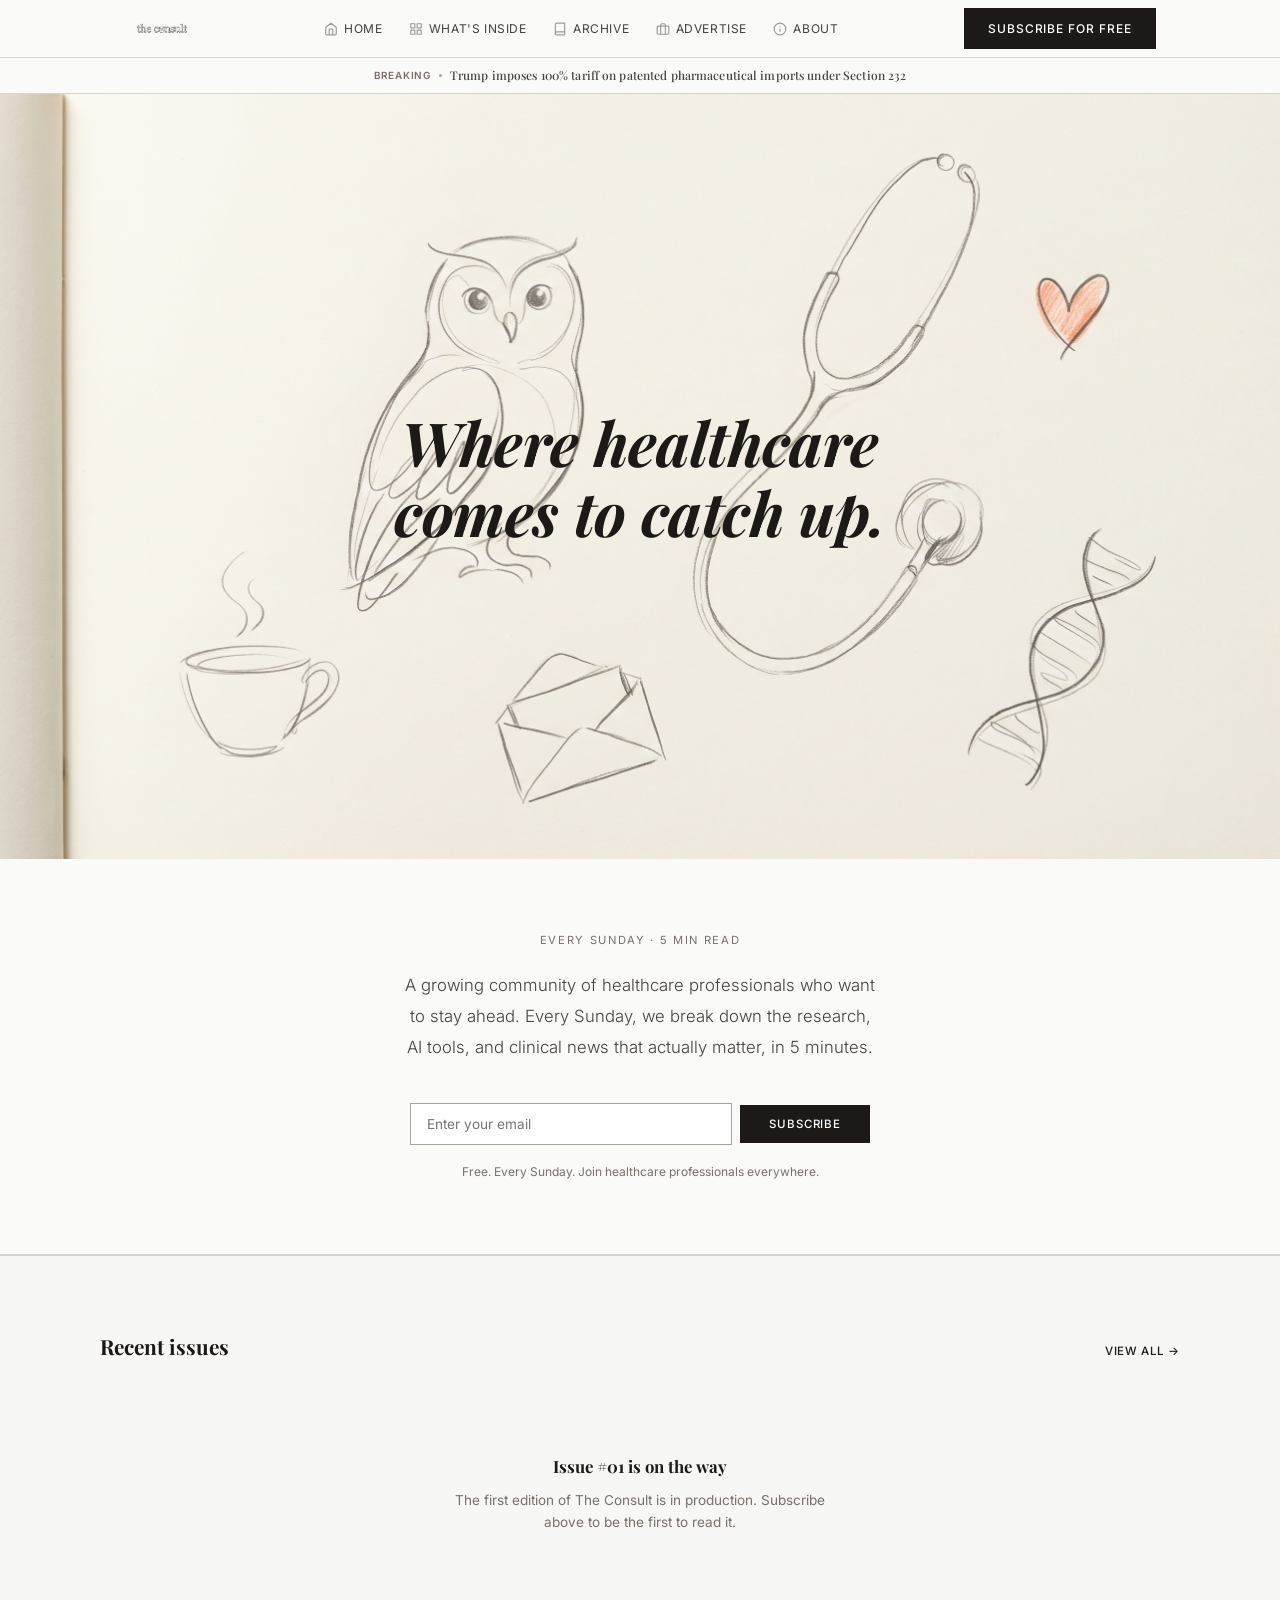
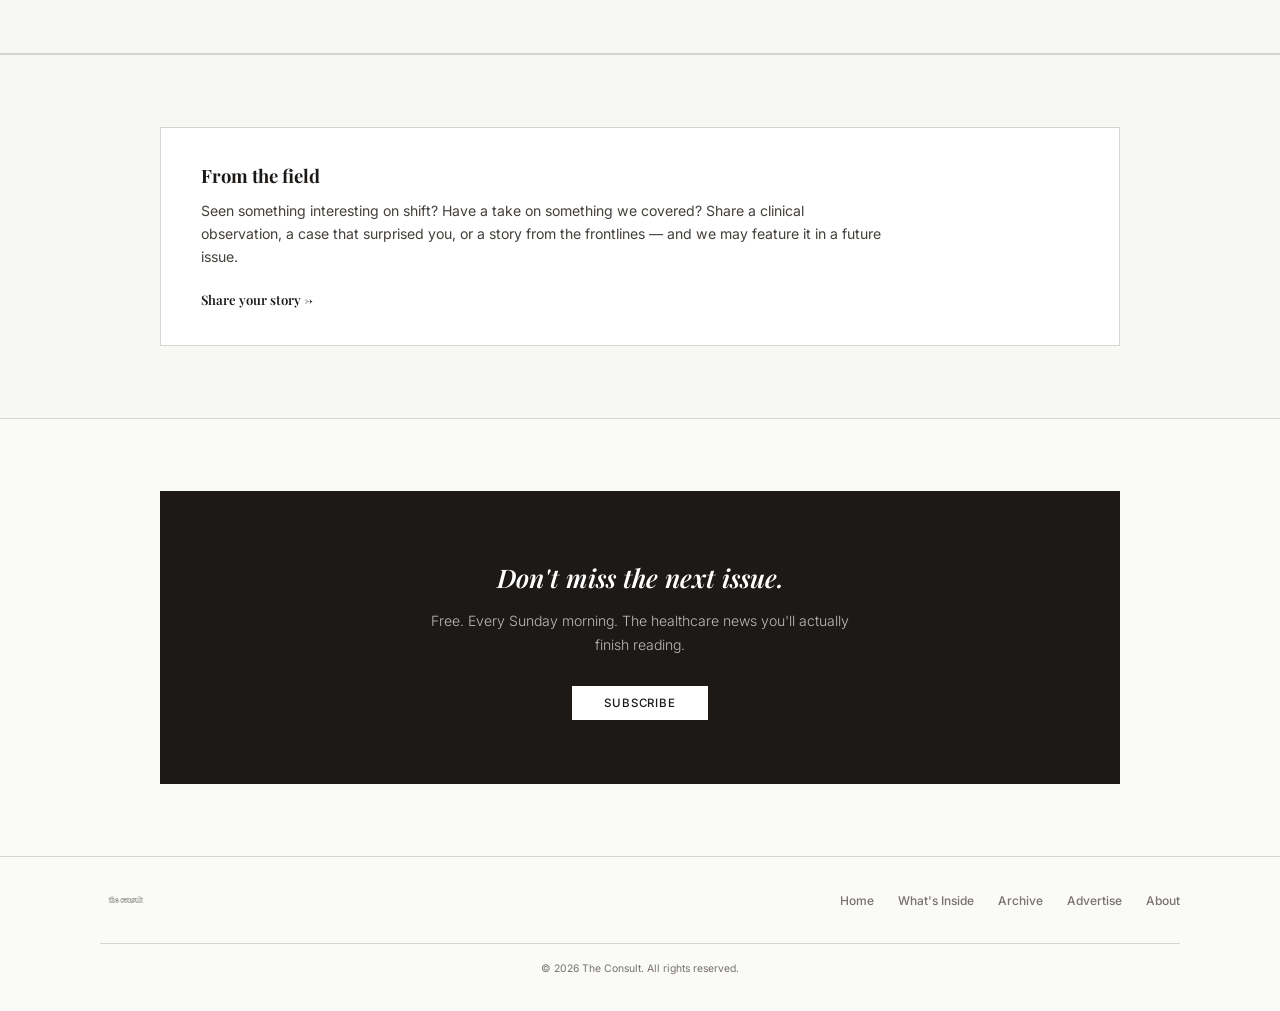
==== commit 347e2d57: "Add What's Inside page and replace scrolling ticker with crossfading headline rotator New "What's In" ====
--- a/index.html
+++ b/index.html
@@ -115,34 +115,37 @@
   .nav-link{padding:0.6rem 0;width:100%;border-radius:0;border-bottom:1px solid var(--border);}
 }
 
-/* ========== TICKER ========== */
-.ticker {
-  background:var(--accent-dark); height:32px; overflow:hidden; position:relative;
-}
-.ticker-flag {
-  position:absolute; left:0; top:0; height:100%;
-  background:var(--cta); color:var(--white);
-  font-family:var(--font-display); font-size:0.58rem; font-weight:700;
-  text-transform:uppercase; letter-spacing:0.1em;
-  padding:0 0.85rem; display:flex; align-items:center; gap:6px; z-index:2;
-}
-.ticker-flag::after {
-  content:''; position:absolute; right:-8px; top:0;
-  border-left:8px solid var(--cta);
-  border-top:16px solid transparent; border-bottom:16px solid transparent;
-}
-.ticker-track {
-  display:flex; align-items:center; height:100%;
-  padding-left:90px; animation:ticker 40s linear infinite;
-}
-.ticker-item {
-  white-space:nowrap; font-size:0.68rem; font-weight:500;
-  color:rgba(255,255,255,0.6); padding:0 2.5rem;
-  display:flex; align-items:center; gap:0.6rem;
-  font-family:var(--font-display); letter-spacing:0.02em;
-}
-.ticker-item .td { width:5px; height:5px; border-radius:50%; flex-shrink:0; }
-.ticker-item strong { color:var(--white); font-weight:700; }
+/* ========== HEADLINE ROTATOR ========== */
+.headline-bar {
+  border-bottom:1px solid var(--border);
+  height:36px; overflow:hidden; position:relative;
+  display:flex; align-items:center; justify-content:center;
+}
+.headline-bar-inner {
+  max-width:var(--max-w-wide); width:100%; margin:0 auto;
+  padding:0 1.5rem; position:relative; height:100%;
+  display:flex; align-items:center; justify-content:center;
+}
+.headline-slide {
+  position:absolute; inset:0;
+  display:flex; align-items:center; justify-content:center; gap:8px;
+  opacity:0; transition:opacity 0.6s ease;
+  pointer-events:none;
+}
+.headline-slide.active { opacity:1; pointer-events:auto; }
+.headline-cat {
+  font-family:var(--font); font-size:0.62rem; font-weight:600;
+  text-transform:uppercase; letter-spacing:0.08em;
+  color:var(--text-muted);
+}
+.headline-text {
+  font-family:var(--font-display); font-size:0.75rem; font-weight:500;
+  color:var(--text-sec); letter-spacing:0.01em;
+}
+.headline-sep {
+  width:3px; height:3px; border-radius:50%; background:var(--border-dark);
+  flex-shrink:0;
+}
 
 /* ========== PAGES ========== */
 .page { display:none; }
@@ -597,10 +600,9 @@
   </div>
 </nav>
 
-<!-- TICKER -->
-<div class="ticker">
-  <div class="ticker-flag"><div style="width:5px;height:5px;border-radius:50%;background:var(--white);animation:pulse 2s infinite;"></div> LIVE</div>
-  <div class="ticker-track" id="tickerTrack"></div>
+<!-- HEADLINE ROTATOR -->
+<div class="headline-bar">
+  <div class="headline-bar-inner" id="headlineRotator"></div>
 </div>
 
 <!-- ===== HOME ===== -->
@@ -994,23 +996,34 @@
 }
 window.addEventListener('DOMContentLoaded', () => loadBeehiivPosts());
 
-/* Ticker */
+/* Headline rotator */
 const DEFAULT_HEADLINES = [
-  { category:'BREAKING', color:'#E03C31', text:'FDA fast-tracks novel Alzheimer\'s antibody to priority review' },
-  { category:'AI', color:'#00B67A', text:'Ambient scribe adoption hits 40% across major health systems' },
-  { category:'POLICY', color:'#0066FF', text:'CMS finalizes 2026 telehealth permanent coverage rules' },
-  { category:'RESEARCH', color:'#E8A317', text:'GLP-1 agonists show neuroprotective signal in Phase II trial' },
-  { category:'DEVICE', color:'#7B61FF', text:'Wearable ECG gains FDA clearance for AFib history feature' },
+  { category:'BREAKING', text:'FDA fast-tracks novel Alzheimer\'s antibody to priority review' },
+  { category:'AI', text:'Ambient scribe adoption hits 40% across major health systems' },
+  { category:'POLICY', text:'CMS finalizes 2026 telehealth permanent coverage rules' },
+  { category:'RESEARCH', text:'GLP-1 agonists show neuroprotective signal in Phase II trial' },
+  { category:'DEVICE', text:'Wearable ECG gains FDA clearance for AFib history feature' },
 ];
-function renderTicker(headlines) {
-  const track = document.getElementById('tickerTrack');
-  if (!track) return;
-  const items = [...headlines, ...headlines];
-  track.innerHTML = items.map(h =>
-    `<div class="ticker-item"><div class="td" style="background:${h.color};"></div><strong>${h.category}</strong> ${h.text}</div>`
+function renderHeadlines(headlines) {
+  const container = document.getElementById('headlineRotator');
+  if (!container) return;
+  container.innerHTML = headlines.map((h, i) =>
+    `<div class="headline-slide${i === 0 ? ' active' : ''}">
+      <span class="headline-cat">${h.category}</span>
+      <span class="headline-sep"></span>
+      <span class="headline-text">${h.text}</span>
+    </div>`
   ).join('');
-}
-fetch('ticker.json').then(r => r.ok ? r.json() : Promise.reject()).then(data => renderTicker(data.headlines || DEFAULT_HEADLINES)).catch(() => renderTicker(DEFAULT_HEADLINES));
+  let current = 0;
+  const slides = container.querySelectorAll('.headline-slide');
+  if (slides.length <= 1) return;
+  setInterval(() => {
+    slides[current].classList.remove('active');
+    current = (current + 1) % slides.length;
+    slides[current].classList.add('active');
+  }, 5000);
+}
+fetch('ticker.json').then(r => r.ok ? r.json() : Promise.reject()).then(data => renderHeadlines(data.headlines || DEFAULT_HEADLINES)).catch(() => renderHeadlines(DEFAULT_HEADLINES));
 
 /* Routing */
 function go(p,s){
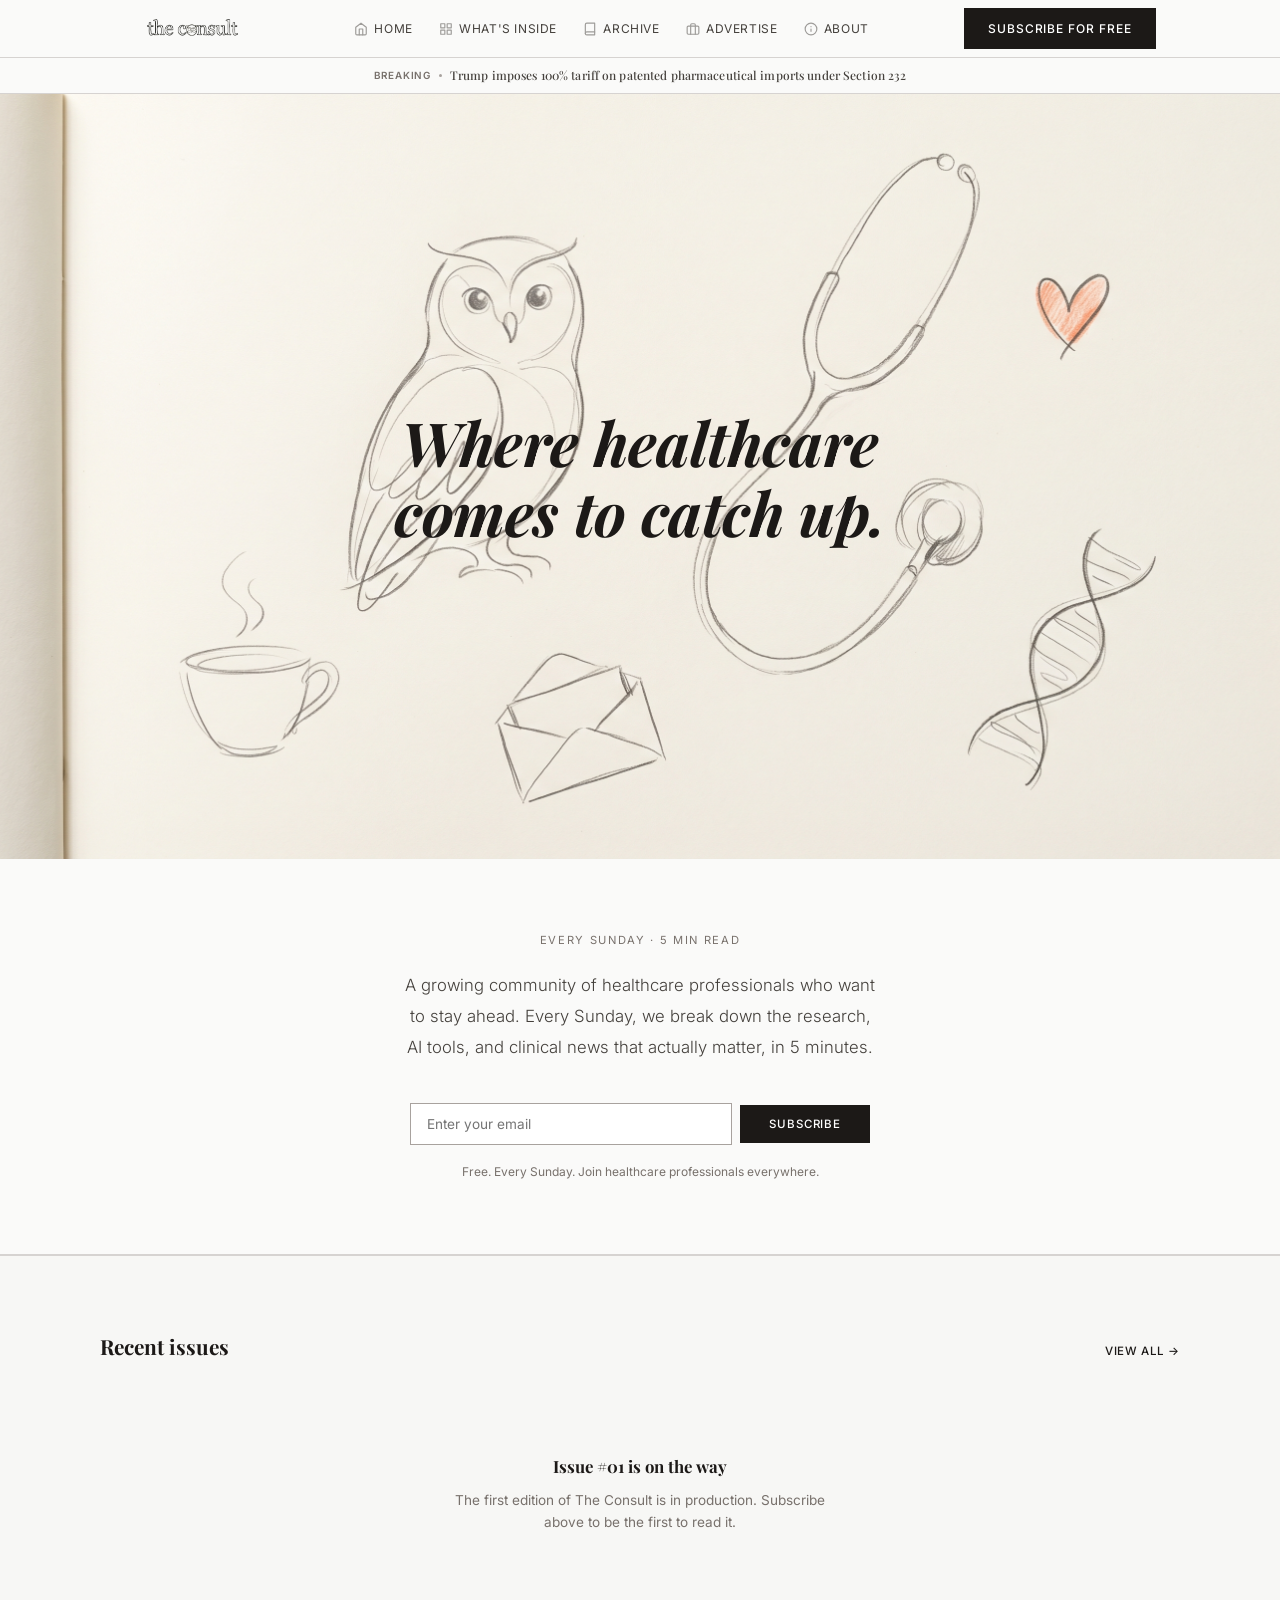
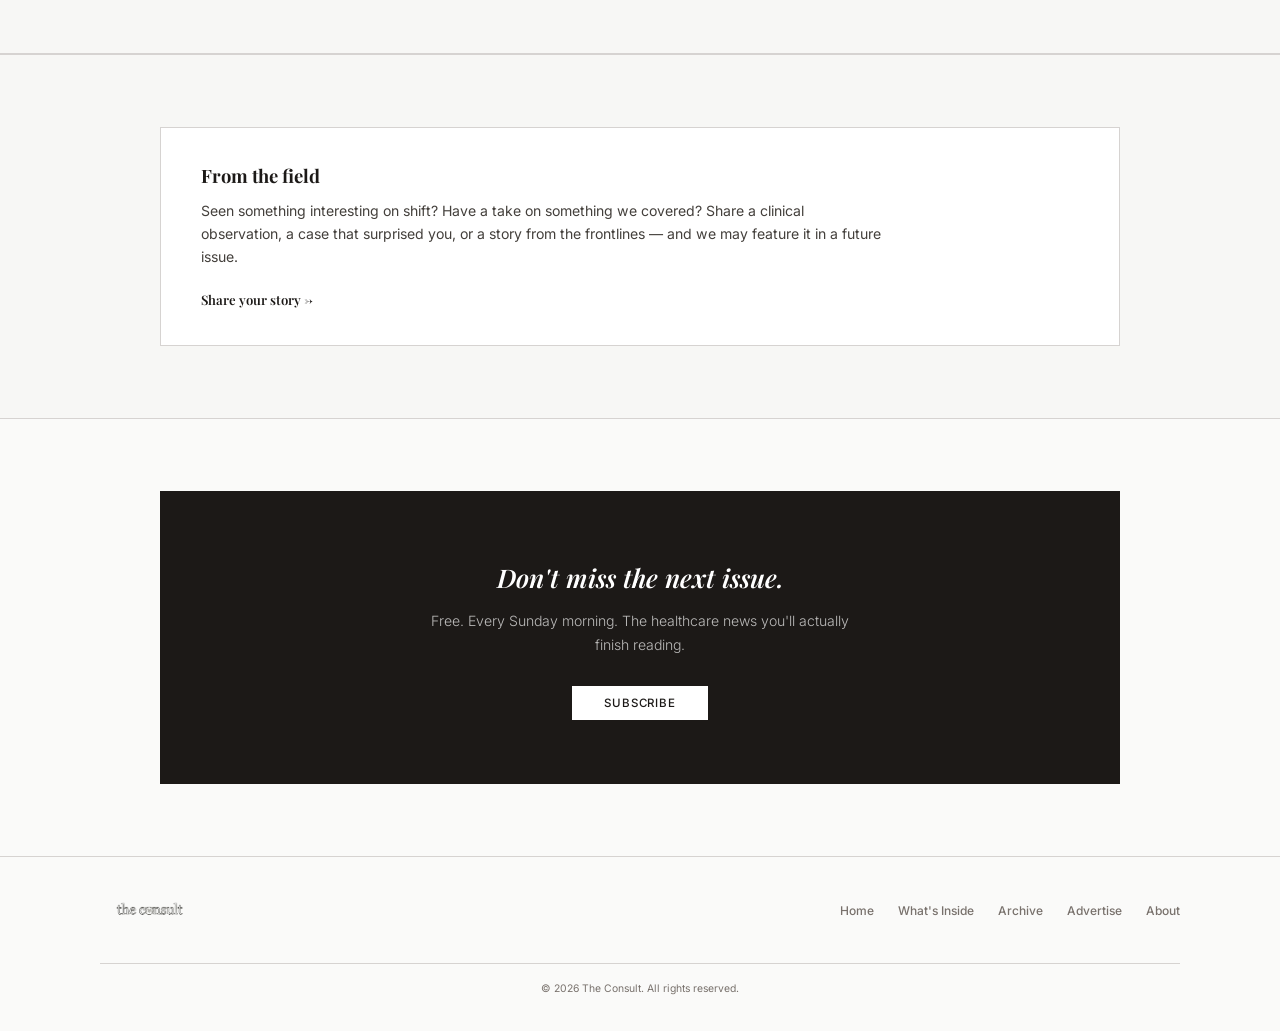
==== commit e13009a6: "Enlarge nav and footer logos, add favicon to Vercel config, redesign What's Inside cards - Nav logo " ====
--- a/index.html
+++ b/index.html
@@ -562,16 +562,14 @@
   border-color:var(--border-dark);
   box-shadow:0 2px 12px rgba(0,0,0,0.04);
 }
-.inside-card-header {
-  display:flex; align-items:center; gap:10px;
-  margin-bottom:0.5rem;
-}
-.inside-dot {
-  width:14px; height:14px; border-radius:3px; flex-shrink:0;
+.inside-card-num {
+  font-family:var(--font-display); font-size:0.68rem; font-weight:700;
+  color:var(--text-muted); margin-bottom:0.6rem;
+  letter-spacing:0.04em;
 }
 .inside-card h3 {
   font-family:var(--font-display); font-size:0.95rem; font-weight:700;
-  color:var(--black);
+  color:var(--black); margin-bottom:0.35rem;
 }
 .inside-card p {
   font-size:0.8rem; color:var(--text-sec); line-height:1.6;
@@ -584,7 +582,7 @@
 <nav class="nav">
   <div class="nav-inner">
     <a class="nav-logo" onclick="go('home')">
-      <img src="/logo.png" alt="the consult." style="height:32px;width:auto;">
+      <img src="/logo.png" alt="the consult." style="height:58px;width:auto;">
     </a>
     <div class="nav-center" id="nc">
       <a class="nav-link" onclick="go('home')"><svg width="14" height="14" viewBox="0 0 24 24" fill="none" stroke="currentColor" stroke-width="2" stroke-linecap="round" stroke-linejoin="round"><path d="M3 9l9-7 9 7v11a2 2 0 01-2 2H5a2 2 0 01-2-2z"/><polyline points="9 22 9 12 15 12 15 22"/></svg> Home</a>
@@ -689,50 +687,38 @@
     <div class="inside-grid">
 
       <div class="inside-card anim">
-        <div class="inside-card-header">
-          <div class="inside-dot" style="background:#B8860B;"></div>
-          <h3>The Opening</h3>
-        </div>
+        <div class="inside-card-num">01</div>
+        <h3>The Opening</h3>
         <p>A warm, signed note to start your Sunday. Sets the mood for the week ahead.</p>
       </div>
 
       <div class="inside-card anim">
-        <div class="inside-card-header">
-          <div class="inside-dot" style="background:#E03C31;"></div>
-          <h3>From the Field</h3>
-        </div>
+        <div class="inside-card-num">02</div>
+        <h3>From the Field</h3>
         <p>Three reader-submitted stories from the frontlines. De-identified, consented, rotated across roles.</p>
       </div>
 
       <div class="inside-card anim">
-        <div class="inside-card-header">
-          <div class="inside-dot" style="background:#1E3A5F;"></div>
-          <h3>The Consult</h3>
-        </div>
+        <div class="inside-card-num">03</div>
+        <h3>The Consult</h3>
         <p>A signed weekly column. An attending's honest reflection on the craft of medicine.</p>
       </div>
 
       <div class="inside-card anim">
-        <div class="inside-card-header">
-          <div class="inside-dot" style="background:#00B67A;"></div>
-          <h3>Vitals</h3>
-        </div>
+        <div class="inside-card-num">04</div>
+        <h3>Vitals</h3>
         <p>Four news items worth knowing. Research, AI, clinical, and policy, each with a one-line editorial take.</p>
       </div>
 
       <div class="inside-card anim">
-        <div class="inside-card-header">
-          <div class="inside-dot" style="background:#7B61FF;"></div>
-          <h3>Rounds</h3>
-        </div>
+        <div class="inside-card-num">05</div>
+        <h3>Rounds</h3>
         <p>One person worth knowing. A real clinician, researcher, or builder shaping where healthcare is headed.</p>
       </div>
 
       <div class="inside-card anim">
-        <div class="inside-card-header">
-          <div class="inside-dot" style="background:#0066FF;"></div>
-          <h3>Differential</h3>
-        </div>
+        <div class="inside-card-num">06</div>
+        <h3>Differential</h3>
         <p>A curious question in medicine answered warmly and accurately. Smart humor, never at a patient's expense.</p>
       </div>
 
@@ -917,7 +903,7 @@
 <footer class="footer">
   <div class="footer-inner">
     <div class="footer-brand">
-      <img src="/logo.png" alt="the consult." style="height:22px;width:auto;">
+      <img src="/logo.png" alt="the consult." style="height:42px;width:auto;">
     </div>
     <div class="footer-links">
       <a onclick="go('home')">Home</a>
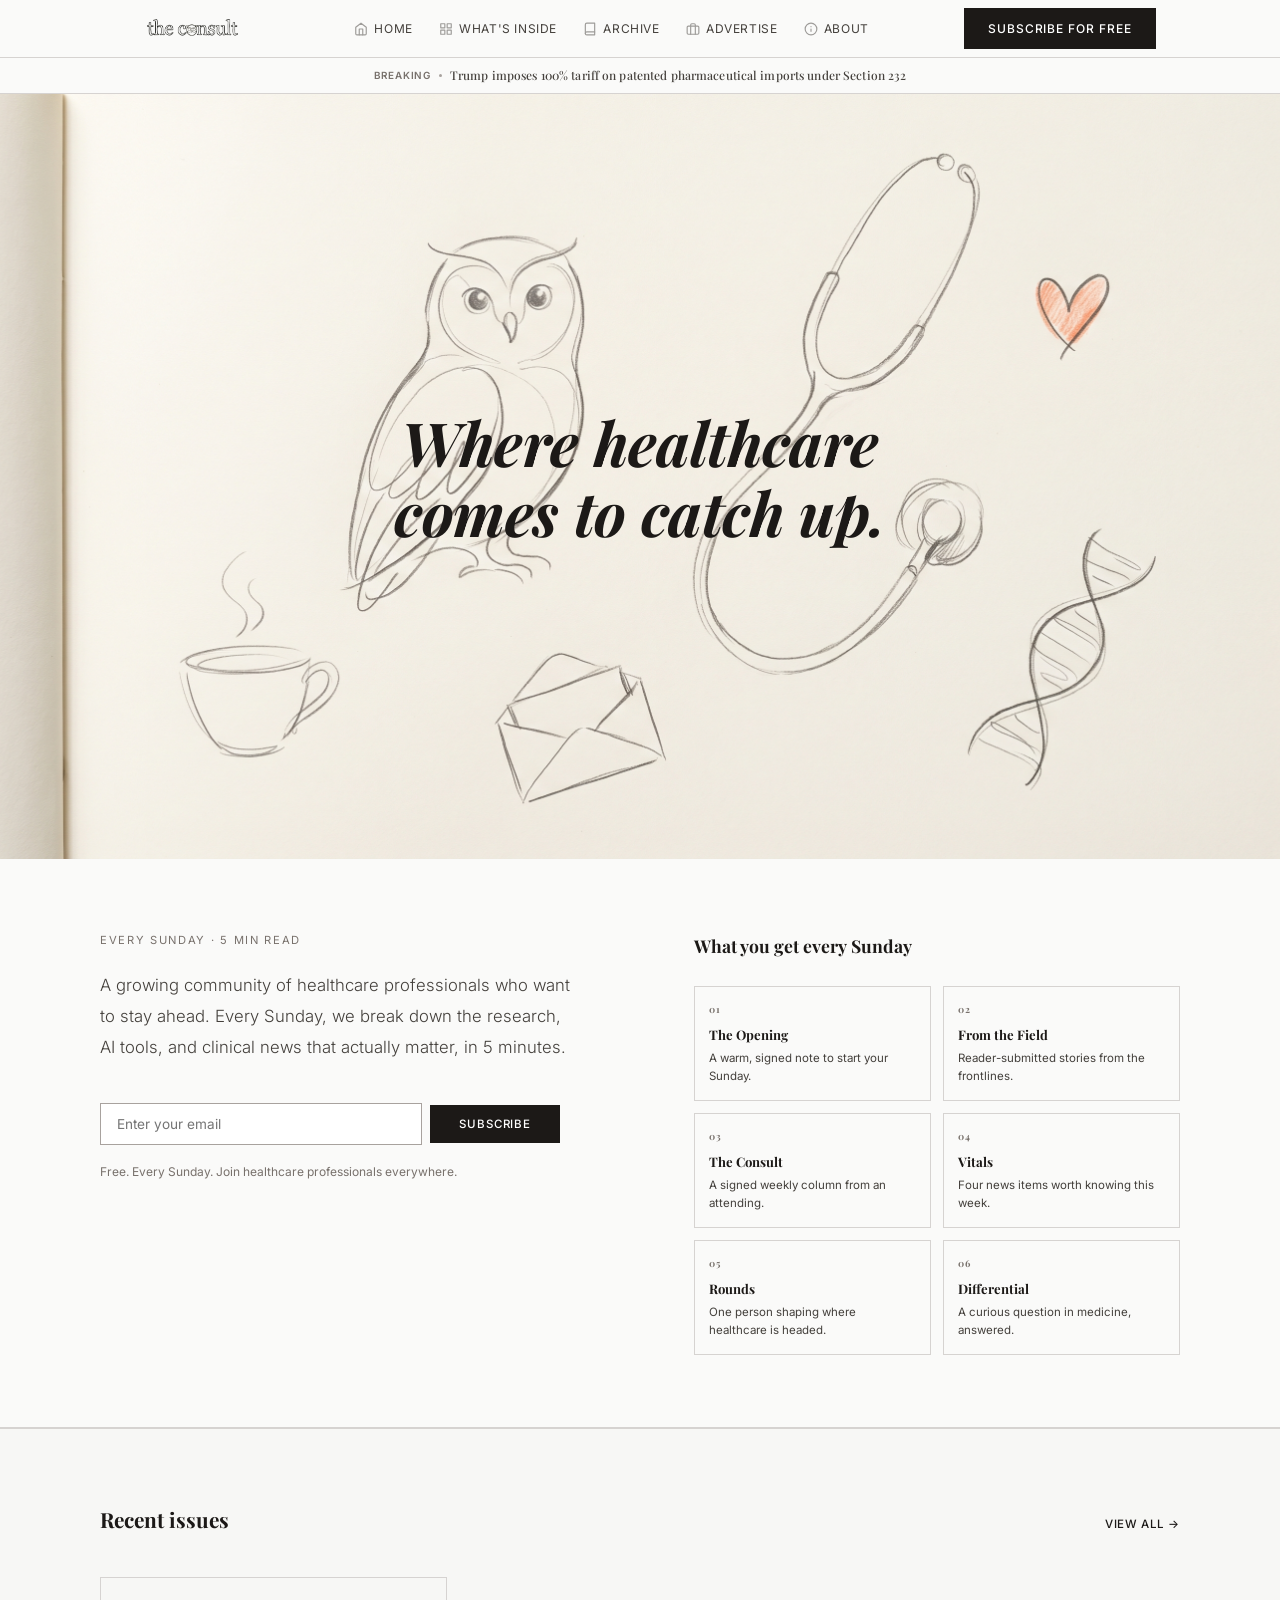
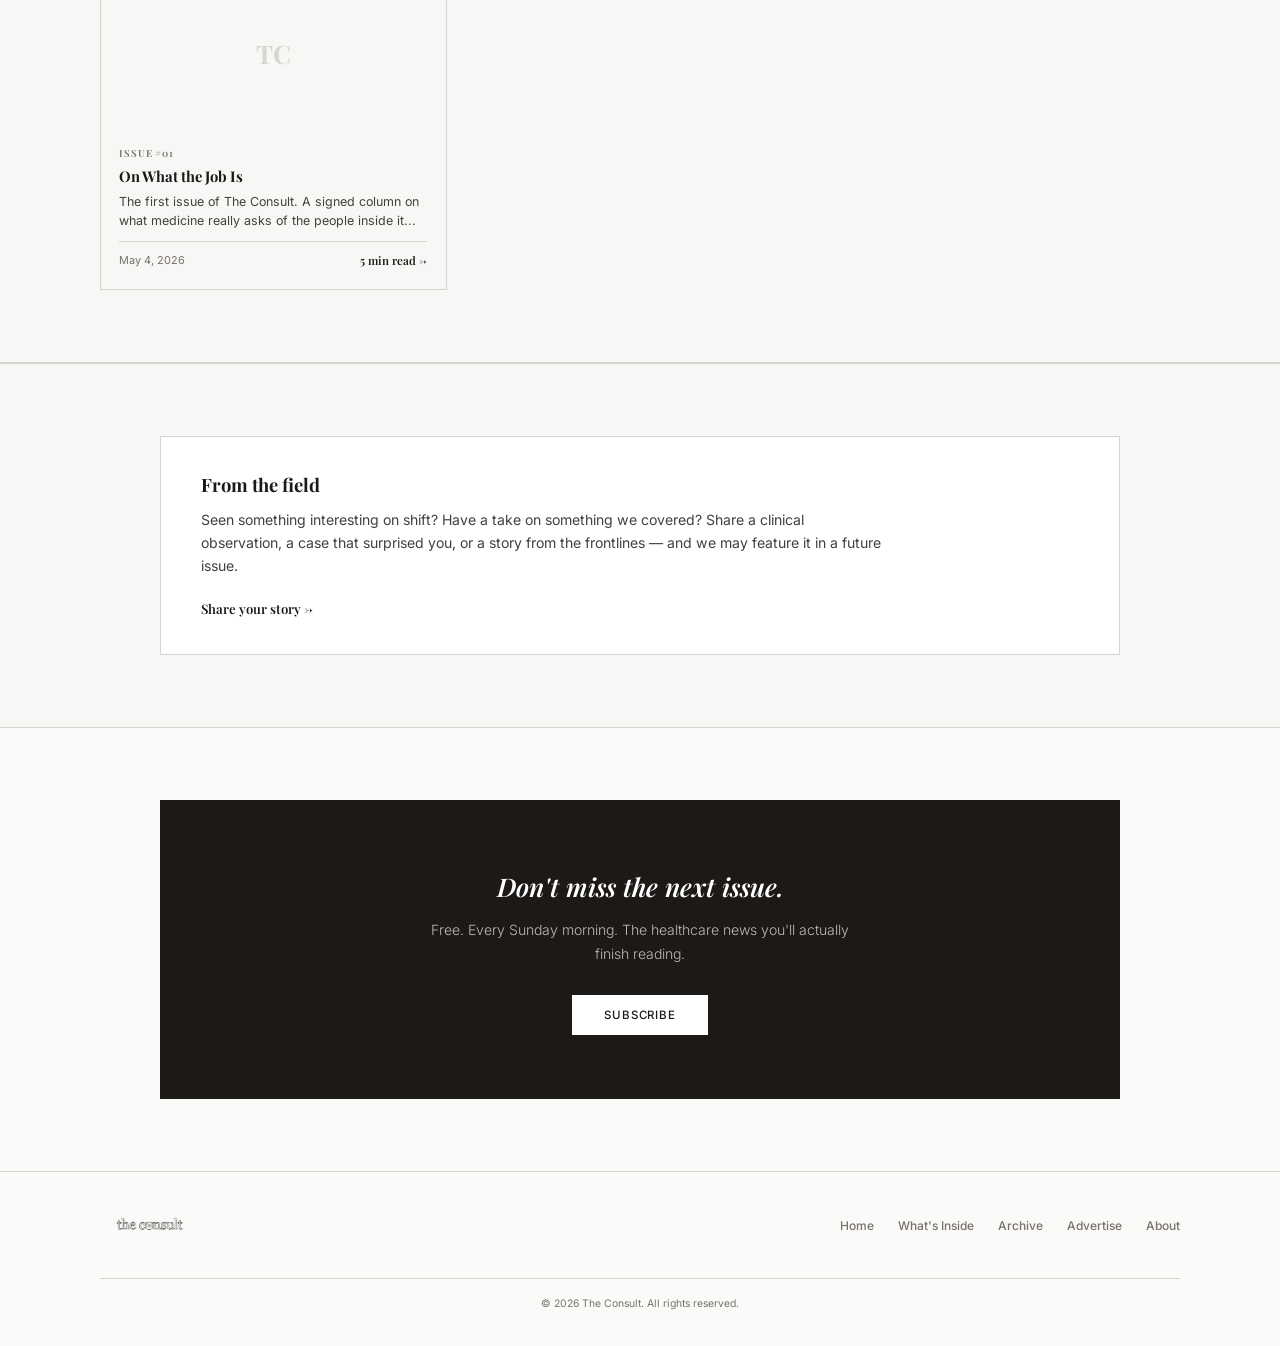
==== commit 068d9262: "Revert hero to sketch bg, add two-column subscribe+What's Inside section, add multi-page structure -" ====
--- a/index.html
+++ b/index.html
@@ -18,608 +18,50 @@
 <link rel="preconnect" href="https://fonts.googleapis.com">
 <link rel="preconnect" href="https://fonts.gstatic.com" crossorigin>
 <link href="https://fonts.googleapis.com/css2?family=Playfair+Display:ital,wght@0,400;0,500;0,600;0,700;0,800;1,400&family=Inter:wght@300;400;500;600;700&display=swap" rel="stylesheet">
-<style>
-*, *::before, *::after { margin:0; padding:0; box-sizing:border-box; }
-
-:root {
-  --white: #ffffff;
-  --bg: #FAFAF9;
-  --bg-warm: #F5F5F0;
-  --bg-cool: #F7F7F5;
-  --black: #1C1917;
-  --text: #1C1917;
-  --text-sec: #44403C;
-  --text-muted: #78716C;
-  --border: #D6D3D1;
-  --border-dark: #A8A29E;
-  --accent: #1C1917;
-  --accent-dark: #0C0A09;
-  --accent-light: #F5F5F0;
-  --warm: #A16207;
-  --warm-light: #FDF8EF;
-  --link: #1C1917;
-  --cta: #1C1917;
-  --cta-dark: #0C0A09;
-  --cta-light: #F5F5F0;
-  --success: #059669;
-  --destructive: #DC2626;
-
-  --font: 'Inter', -apple-system, sans-serif;
-  --font-display: 'Playfair Display', Georgia, serif;
-  --max-w: 720px;
-  --max-w-wide: 1080px;
-  --nav-h: 58px;
-  --ease: cubic-bezier(0.25, 0.46, 0.45, 0.94);
-}
-
-html { scroll-behavior:smooth; }
-body {
-  font-family:var(--font); color:var(--text); background:var(--bg);
-  -webkit-font-smoothing:antialiased; line-height:1.75; overflow-x:hidden;
-}
-a { color:inherit; text-decoration:none; }
-button { cursor:pointer; border:none; background:none; font-family:inherit; }
-
-@keyframes fadeUp { from{opacity:0;transform:translateY(20px);}to{opacity:1;transform:translateY(0);} }
-@keyframes fadeIn { from{opacity:0;}to{opacity:1;} }
-@keyframes ticker { 0%{transform:translateX(0);}100%{transform:translateX(-50%);} }
-@keyframes pulse { 0%,100%{opacity:1;}50%{opacity:0.4;} }
-@keyframes blink { 0%,100%{opacity:1;}50%{opacity:0;} }
-
-.sr-only { position:absolute;width:1px;height:1px;padding:0;margin:-1px;overflow:hidden;clip:rect(0,0,0,0);border:0; }
-:focus-visible { outline:3px solid var(--accent); outline-offset:2px; }
-.anim { opacity:0; transform:translateY(16px); transition:all 0.5s var(--ease); }
-.anim.vis { opacity:1; transform:translateY(0); }
-
-/* ========== NAV ========== */
-.nav {
-  position:sticky; top:0; z-index:1000;
-  background:var(--bg);
-  border-bottom:1px solid var(--border);
-  height:var(--nav-h);
-}
-.nav-inner {
-  max-width:var(--max-w-wide); margin:0 auto; padding:0 1.5rem;
-  height:100%; display:flex; align-items:center; justify-content:space-between;
-}
-.nav-logo { display:flex; align-items:center; gap:10px; cursor:pointer; }
-.nav-center { display:flex; align-items:center; gap:0.15rem; }
-.nav-link {
-  font-size:0.75rem; font-weight:400; color:var(--text-sec);
-  padding:0.4rem 0.75rem; transition:all 0.15s; border-radius:0;
-  display:inline-flex; align-items:center; gap:6px;
-  letter-spacing:0.05em; text-transform:uppercase;
-}
-.nav-link svg { flex-shrink:0; opacity:0.5; transition:opacity 0.15s; }
-.nav-link:hover { color:var(--black); background:var(--bg-cool); }
-.nav-link:hover svg { opacity:0.8; }
-.nav-right { display:flex; align-items:center; gap:0.75rem; }
-.btn-sub {
-  font-family:var(--font); font-size:0.75rem; font-weight:500;
-  letter-spacing:0.08em; text-transform:uppercase;
-  color:var(--white); background:var(--black);
-  padding:0.6rem 1.5rem; border-radius:0; transition:all 0.2s;
-}
-.btn-sub:hover { background:var(--text-sec); }
-
-.nav-toggle { display:none; flex-direction:column; gap:4px; padding:6px; }
-.nav-toggle span { width:18px; height:2px; background:var(--black); }
-@media(max-width:768px){
-  .nav-toggle{display:flex;}
-  .nav-center,.nav-right{display:none;}
-  .nav-center.open,.nav-right.open{
-    display:flex;position:fixed;top:var(--nav-h);left:0;right:0;
-    background:var(--white);flex-direction:column;padding:1rem 1.5rem;
-    border-bottom:1px solid var(--border);gap:0.25rem;z-index:999;
-  }
-  .nav-link{padding:0.6rem 0;width:100%;border-radius:0;border-bottom:1px solid var(--border);}
-}
-
-/* ========== HEADLINE ROTATOR ========== */
-.headline-bar {
-  border-bottom:1px solid var(--border);
-  height:36px; overflow:hidden; position:relative;
-  display:flex; align-items:center; justify-content:center;
-}
-.headline-bar-inner {
-  max-width:var(--max-w-wide); width:100%; margin:0 auto;
-  padding:0 1.5rem; position:relative; height:100%;
-  display:flex; align-items:center; justify-content:center;
-}
-.headline-slide {
-  position:absolute; inset:0;
-  display:flex; align-items:center; justify-content:center; gap:8px;
-  opacity:0; transition:opacity 0.6s ease;
-  pointer-events:none;
-}
-.headline-slide.active { opacity:1; pointer-events:auto; }
-.headline-cat {
-  font-family:var(--font); font-size:0.62rem; font-weight:600;
-  text-transform:uppercase; letter-spacing:0.08em;
-  color:var(--text-muted);
-}
-.headline-text {
-  font-family:var(--font-display); font-size:0.75rem; font-weight:500;
-  color:var(--text-sec); letter-spacing:0.01em;
-}
-.headline-sep {
-  width:3px; height:3px; border-radius:50%; background:var(--border-dark);
-  flex-shrink:0;
-}
-
-/* ========== PAGES ========== */
-.page { display:none; }
-.page.active { display:block; animation:fadeIn 0.25s; }
-
-/* ========== HERO ========== */
-.hero {
-  position:relative;
-  min-height:85vh;
-  display:flex; align-items:center; justify-content:center;
-  background:url('/sketch-bg.png') center center / cover no-repeat;
-  animation:fadeUp 0.6s var(--ease) both;
-}
-.hero-inner {
-  max-width:600px; margin:0 auto; text-align:center;
-  padding:4rem 1.5rem;
-}
-
-.hero h1 {
-  font-family:var(--font-display);
-  font-size:clamp(2.4rem,5.5vw,3.8rem);
-  font-weight:700; line-height:1.15;
-  letter-spacing:-0.01em;
-  color:var(--black); margin:0;
-  font-style:italic;
-}
-
-@media (max-width:768px) {
-  .hero { min-height:60vh; }
-  .hero-inner { padding:3rem 1.5rem; }
-}
-
-/* ========== SUBSCRIBE HERO ========== */
-.subscribe-hero {
-  padding:4.5rem 1.5rem;
-  background:var(--bg);
-  border-bottom:1px solid var(--border);
-  text-align:center;
-}
-.subscribe-hero-inner {
-  max-width:520px; margin:0 auto;
-}
-.subscribe-hero-label {
-  font-family:var(--font); font-size:0.7rem; font-weight:400;
-  text-transform:uppercase; letter-spacing:0.15em;
-  color:var(--text-muted); margin-bottom:1.2rem;
-}
-.subscribe-hero-sub {
-  font-size:1.05rem; color:var(--text-sec);
-  max-width:480px; margin:0 auto 2.5rem; line-height:1.85;
-  font-weight:300;
-}
-.subscribe-hero .cta-note { font-size:0.75rem; color:var(--text-muted); }
-
-/* ========== SUBSCRIBE ========== */
-.subscribe-section {
-  background:var(--bg-warm); padding:3rem 1.5rem;
-  border-top:1px solid var(--border); border-bottom:1px solid var(--border);
-}
-.subscribe-inner {
-  max-width:560px; margin:0 auto; text-align:center;
-}
-.subscribe-inner h2 {
-  font-family:var(--font-display); font-size:1.3rem; font-weight:700;
-  color:var(--black); margin-bottom:0.4rem;
-}
-.subscribe-inner > p {
-  font-size:0.88rem; color:var(--text-sec); margin-bottom:1.5rem;
-}
-#sub-email:focus { border-color:var(--accent); box-shadow:0 0 0 3px var(--accent-light); }
-
-/* ========== SECTIONS ========== */
-.section { padding:4.5rem 1.5rem; }
-.section-inner { max-width:var(--max-w-wide); margin:0 auto; }
-.section-hdr { margin-bottom:2.5rem; display:flex; align-items:baseline; justify-content:space-between; gap:1rem; }
-.section-hdr h2 {
-  font-family:var(--font-display); font-size:1.3rem; font-weight:700;
-  color:var(--black);
-}
-.section-hdr .view-all {
-  font-family:var(--font); font-size:0.72rem; font-weight:500;
-  color:var(--link); cursor:pointer; white-space:nowrap;
-  letter-spacing:0.05em; text-transform:uppercase;
-}
-.section-hdr .view-all:hover { text-decoration:underline; }
-
-/* ========== FEATURES ========== */
-.features-grid { display:grid; grid-template-columns:repeat(3,1fr); gap:1.25rem; }
-@media(max-width:768px){ .features-grid{grid-template-columns:1fr;} }
-.feature-card {
-  padding:1.35rem; border:1px solid var(--border); border-radius:0;
-  transition:all 0.2s var(--ease);
-}
-.feature-card:hover { border-color:var(--border-dark); box-shadow:0 2px 12px rgba(0,0,0,0.04); }
-.feature-icon {
-  width:34px; height:34px; border-radius:0; background:var(--warm-light);
-  display:flex; align-items:center; justify-content:center;
-  margin-bottom:0.75rem; font-size:1rem;
-}
-.feature-card h3 {
-  font-family:var(--font-display); font-size:0.9rem; font-weight:700;
-  color:var(--black); margin-bottom:0.3rem;
-}
-.feature-card p { font-size:0.8rem; color:var(--text-sec); line-height:1.6; }
-
-/* ========== POST CARDS ========== */
-.posts-grid { display:grid; grid-template-columns:repeat(3,1fr); gap:1.25rem; }
-@media(max-width:900px){ .posts-grid{grid-template-columns:repeat(2,1fr);} }
-@media(max-width:600px){ .posts-grid{grid-template-columns:1fr;} }
-.post-card {
-  border:1px solid var(--border); border-radius:0; overflow:hidden;
-  transition:all 0.2s var(--ease); display:flex; flex-direction:column;
-}
-.post-card:hover { border-color:var(--border-dark); box-shadow:0 4px 20px rgba(0,0,0,0.06); transform:translateY(-2px); }
-.post-card-img {
-  height:150px; background:var(--bg-cool);
-  display:flex; align-items:center; justify-content:center; overflow:hidden;
-}
-.post-card-img img { width:100%; height:100%; object-fit:cover; }
-.post-card-img .placeholder-icon {
-  font-family:var(--font-display); font-size:1.6rem; font-weight:700;
-  color:var(--border-dark); opacity:0.4;
-}
-.post-card-body { padding:1rem 1.15rem 1.15rem; flex:1; display:flex; flex-direction:column; }
-.post-card-tag {
-  font-family:var(--font-display); font-size:0.62rem; font-weight:600;
-  text-transform:uppercase; letter-spacing:0.08em;
-  color:var(--text-muted); margin-bottom:0.35rem;
-}
-.post-card-body h3 {
-  font-family:var(--font-display); font-size:0.92rem; font-weight:700;
-  color:var(--black); line-height:1.3; margin-bottom:0.35rem;
-}
-.post-card-body p {
-  font-size:0.78rem; color:var(--text-sec); line-height:1.55;
-  margin-bottom:0.65rem; flex:1;
-}
-.post-card-meta {
-  font-size:0.68rem; color:var(--text-muted);
-  display:flex; justify-content:space-between; align-items:center;
-  padding-top:0.55rem; border-top:1px solid var(--border);
-}
-.post-card-meta .read-link {
-  font-family:var(--font-display); font-weight:600; color:var(--link); font-size:0.72rem;
-}
-
-/* ========== STORY SECTION ========== */
-.story-section { border-top:1px solid var(--border); border-bottom:1px solid var(--border); background:var(--bg-cool); }
-.story-box {
-  max-width:960px; margin:0 auto;
-  padding:2rem 2.5rem; border-radius:0;
-  background:var(--white); border:1px solid var(--border);
-}
-.story-box h2 { font-family:var(--font-display); font-size:1.15rem; font-weight:700; color:var(--black); margin-bottom:0.4rem; }
-.story-box > p { font-size:0.88rem; color:var(--text-sec); line-height:1.65; margin-bottom:1rem; max-width:680px; }
-.story-cta {
-  font-family:var(--font-display); font-size:0.82rem; font-weight:600;
-  color:var(--link); cursor:pointer;
-}
-.story-cta:hover { text-decoration:underline; }
-
-/* ========== CTA ========== */
-.cta-section { padding:4.5rem 1.5rem; }
-.cta-box {
-  max-width:960px; margin:0 auto;
-  background:var(--accent); border-radius:0;
-  padding:4rem 2rem; text-align:center; color:var(--white);
-}
-.cta-box h2 {
-  font-family:var(--font-display); font-size:1.6rem; font-weight:600;
-  margin-bottom:0.6rem; font-style:italic;
-}
-.cta-box p {
-  font-size:0.88rem; color:rgba(255,255,255,0.7); max-width:420px;
-  margin:0 auto 1.8rem; line-height:1.7; font-weight:300;
-}
-.btn-sub-light {
-  font-family:var(--font); font-size:0.72rem; font-weight:500;
-  letter-spacing:0.08em; text-transform:uppercase;
-  color:var(--black); background:var(--white);
-  padding:0.65rem 2rem; border-radius:0; transition:all 0.2s;
-  display:inline-block;
-}
-.btn-sub-light:hover { background:#e8e8e6; }
-
-/* ========== ARCHIVE ========== */
-.arch-header { padding:3rem 1.5rem 1.5rem; max-width:var(--max-w-wide); margin:0 auto; }
-.arch-header h1 {
-  font-family:var(--font-display); font-size:1.6rem; font-weight:700;
-  color:var(--black); margin-bottom:0.2rem;
-}
-.arch-header p { color:var(--text-sec); font-size:0.88rem; }
-.arch-filters {
-  padding:0 1.5rem; position:sticky; top:var(--nav-h);
-  background:var(--white); z-index:100; border-bottom:1px solid var(--border);
-}
-.arch-chips {
-  max-width:var(--max-w-wide); margin:0 auto;
-  display:flex; gap:0.3rem; flex-wrap:wrap; padding:0.6rem 0;
-}
-.ac {
-  font-family:var(--font-display); font-size:0.68rem; font-weight:600;
-  color:var(--text-sec); padding:5px 12px; cursor:pointer;
-  transition:all 0.15s; border-radius:20px;
-  border:1px solid var(--border); background:var(--white);
-  text-transform:uppercase; letter-spacing:0.04em;
-}
-.ac:hover { color:var(--black); border-color:var(--border-dark); }
-.ac.act { background:var(--black); color:var(--white); border-color:var(--black); }
-.arch-results { padding:1rem 1.5rem 4rem; }
-.arch-grid { max-width:var(--max-w-wide); margin:0 auto; display:flex; flex-direction:column; }
-.acard {
-  padding:1rem 0; display:flex; gap:1rem; align-items:flex-start;
-  border-bottom:1px solid var(--border); cursor:pointer; transition:all 0.15s;
-}
-.acard:hover { background:var(--bg-cool); margin:0 -1rem; padding-left:1rem; padding-right:1rem; border-radius:0; }
-.acard-num {
-  font-family:var(--font-display); font-size:0.72rem; font-weight:700;
-  color:var(--text-muted); min-width:35px; padding-top:2px;
-}
-.acard-c h3 { font-family:var(--font-display); font-size:0.88rem; font-weight:700; color:var(--black); line-height:1.3; margin-bottom:0.1rem; }
-.acard-c .am { font-size:0.7rem; color:var(--text-muted); }
-.acard-c .am span { color:var(--link); font-weight:500; }
-.acard-c p { font-size:0.8rem; color:var(--text-sec); line-height:1.5; margin-top:0.2rem; }
-
-/* ========== ADVERTISE ========== */
-.adv-header { padding:3rem 1.5rem 1.5rem; max-width:var(--max-w-wide); margin:0 auto; }
-.adv-header h1 { font-family:var(--font-display); font-size:1.6rem; font-weight:700; color:var(--black); margin-bottom:0.4rem; }
-.adv-header p { color:var(--text-sec); font-size:0.92rem; max-width:520px; line-height:1.65; }
-.adv-content { padding:1rem 1.5rem 4rem; }
-.adv-grid { max-width:var(--max-w-wide); margin:0 auto; display:grid; grid-template-columns:1fr 1fr; gap:3rem; }
-@media(max-width:768px){ .adv-grid{grid-template-columns:1fr;} }
-.adv-bens h2 { font-family:var(--font-display); font-size:1.05rem; font-weight:700; color:var(--black); margin-bottom:1.25rem; }
-.adv-item { display:flex; gap:0.75rem; margin-bottom:1.25rem; align-items:flex-start; }
-.adv-num {
-  font-family:var(--font-display); font-size:0.68rem; font-weight:700;
-  width:24px; height:24px; border-radius:0; background:var(--cta-light);
-  color:var(--cta); display:flex; align-items:center; justify-content:center;
-  flex-shrink:0; margin-top:2px;
-}
-.adv-item h3 { font-family:var(--font-display); font-size:0.85rem; font-weight:700; color:var(--black); margin-bottom:2px; }
-.adv-item p { font-size:0.8rem; color:var(--text-sec); line-height:1.55; }
-.adv-form { background:var(--bg-cool); border-radius:0; padding:1.75rem; border:1px solid var(--border); }
-.adv-form h2 { font-family:var(--font-display); font-size:1rem; font-weight:700; color:var(--black); margin-bottom:1rem; }
-.fg { margin-bottom:0.75rem; }
-.fg label { display:block; font-family:var(--font-display); font-size:0.68rem; font-weight:600; color:var(--text-sec); margin-bottom:4px; }
-.fg input,.fg select,.fg textarea {
-  width:100%; padding:0.55rem 0.75rem; font-family:var(--font); font-size:0.85rem;
-  color:var(--text); border:1.5px solid var(--border-dark); background:var(--white);
-  outline:none; transition:border-color 0.15s; border-radius:0;
-}
-.fg input:focus,.fg select:focus,.fg textarea:focus { border-color:var(--accent); }
-.fg textarea { resize:vertical; min-height:80px; }
-.form-btn {
-  width:100%; padding:0.75rem; font-family:var(--font); font-size:0.72rem; font-weight:500;
-  letter-spacing:0.08em; text-transform:uppercase;
-  color:var(--white); background:var(--black); border-radius:0;
-  transition:background 0.2s; margin-top:0.4rem;
-}
-.form-btn:hover { background:var(--cta-dark); }
-
-/* ========== ABOUT ========== */
-.about-header { padding:3rem 1.5rem 1.5rem; max-width:var(--max-w-wide); margin:0 auto; }
-.about-header h1 { font-family:var(--font-display); font-size:1.6rem; font-weight:700; color:var(--black); margin-bottom:0.4rem; }
-.about-header p { color:var(--text-sec); font-size:0.92rem; max-width:580px; line-height:1.65; }
-
-.about-section { padding:4rem 1.5rem; }
-.about-section-inner { max-width:var(--max-w-wide); margin:0 auto; }
-.about-section-inner h2 {
-  font-family:var(--font-display); font-size:1.2rem; font-weight:700;
-  color:var(--black); margin-bottom:1.5rem;
-}
-
-.mission-box {
-  max-width:960px; margin:0 auto;
-  padding:2rem 2.5rem; border-radius:0;
-  background:var(--bg-cool); border:1px solid var(--border);
-}
-.mission-box p {
-  font-size:0.95rem; color:var(--text-sec); line-height:1.7;
-  margin-bottom:1rem;
-}
-.mission-box p:last-child { margin-bottom:0; }
-
-/* ========== PILLARS ========== */
-.pillars-grid { display:grid; grid-template-columns:repeat(3,1fr); gap:1.25rem; }
-@media(max-width:768px){ .pillars-grid{grid-template-columns:1fr;} }
-.pillar-card {
-  padding:1.5rem; border:1px solid var(--border); border-radius:0;
-  background:var(--white);
-  transition:all 0.2s var(--ease);
-}
-.pillar-card:hover { border-color:var(--border-dark); box-shadow:0 2px 12px rgba(0,0,0,0.04); }
-.pillar-num {
-  font-family:var(--font-display); font-size:0.68rem; font-weight:700;
-  width:26px; height:26px; border-radius:0; background:var(--cta-light);
-  color:var(--cta); display:flex; align-items:center; justify-content:center;
-  margin-bottom:0.85rem;
-}
-.pillar-card h3 {
-  font-family:var(--font-display); font-size:0.95rem; font-weight:700;
-  color:var(--black); margin-bottom:0.4rem;
-}
-.pillar-card p { font-size:0.83rem; color:var(--text-sec); line-height:1.6; }
-
-/* ========== TEAM ========== */
-.team-section { background:var(--bg-cool); border-top:1px solid var(--border); border-bottom:1px solid var(--border); }
-.team-grid { display:grid; grid-template-columns:repeat(2,1fr); gap:1.5rem; max-width:760px; margin:0 auto; }
-@media(max-width:700px){ .team-grid{grid-template-columns:1fr;} }
-.team-card {
-  background:var(--white);
-  border:1px solid var(--border); border-radius:0;
-  padding:1.75rem 1.5rem; text-align:center;
-  transition:all 0.2s var(--ease);
-  display:flex; flex-direction:column; align-items:center;
-}
-.team-card:hover { border-color:var(--border-dark); box-shadow:0 4px 20px rgba(0,0,0,0.06); transform:translateY(-2px); }
-.team-photo {
-  width:110px; height:110px; border-radius:50%;
-  background:var(--bg-warm); border:1px solid var(--border);
-  overflow:hidden; margin-bottom:1rem;
-  display:flex; align-items:center; justify-content:center;
-  flex-shrink:0;
-}
-.team-photo img { width:100%; height:100%; object-fit:cover; }
-.team-photo-placeholder {
-  font-family:var(--font-display); font-size:1.6rem; font-weight:700;
-  color:var(--border-dark); opacity:0.5;
-}
-.team-card h3 {
-  font-family:var(--font-display); font-size:1rem; font-weight:700;
-  color:var(--black); margin-bottom:0.15rem;
-}
-.team-role {
-  font-family:var(--font-display); font-size:0.7rem; font-weight:600;
-  text-transform:uppercase; letter-spacing:0.08em;
-  color:var(--accent); margin-bottom:0.85rem;
-}
-.team-bio {
-  font-size:0.82rem; color:var(--text-sec); line-height:1.6;
-}
-.team-social {
-  display:inline-flex; align-items:center; gap:6px;
-  margin-top:0.85rem; padding:0.4rem 0.75rem;
-  font-family:var(--font-display); font-size:0.72rem; font-weight:600;
-  color:var(--text-sec); background:var(--bg-cool);
-  border:1px solid var(--border); border-radius:0;
-  transition:all 0.15s;
-}
-.team-social:hover { color:var(--accent); border-color:var(--accent); background:var(--accent-light); }
-.team-social svg { flex-shrink:0; }
-
-/* ========== FOOTER ========== */
-.footer { border-top:1px solid var(--border); padding:2rem 1.5rem; }
-.footer-inner {
-  max-width:var(--max-w-wide); margin:0 auto;
-  display:flex; justify-content:space-between; align-items:center; flex-wrap:wrap; gap:1rem;
-}
-.footer-brand { display:flex; align-items:center; gap:8px; }
-.footer-brand span { font-family:var(--font-display); font-size:0.85rem; color:var(--text-sec); font-weight:600; }
-.footer-links { display:flex; gap:1.5rem; }
-.footer-links a { font-size:0.75rem; color:var(--text-muted); transition:color 0.15s; font-weight:500; cursor:pointer; }
-.footer-links a:hover { color:var(--black); }
-.footer-copy {
-  width:100%; text-align:center; font-size:0.65rem; color:var(--text-muted);
-  margin-top:1rem; padding-top:1rem; border-top:1px solid var(--border);
-}
-
-/* Empty states */
-.empty-state {
-  text-align:center; padding:3rem 2rem;
-  display:flex; flex-direction:column; align-items:center; gap:0.5rem;
-}
-.empty-state h3 { font-family:var(--font-display); font-size:1.05rem; font-weight:700; color:var(--text); }
-.empty-state p { font-size:0.85rem; color:var(--text-muted); max-width:380px; line-height:1.6; }
-.empty-state a { color:var(--link); font-weight:600; cursor:pointer; }
-
-/* ========== WHAT'S INSIDE ========== */
-.inside-header {
-  padding:3.5rem 1.5rem 0;
-  max-width:var(--max-w-wide); margin:0 auto;
-}
-.inside-header h1 {
-  font-family:var(--font-display); font-size:1.6rem; font-weight:700;
-  color:var(--black); margin-bottom:0.4rem;
-}
-.inside-layout {
-  max-width:var(--max-w-wide); margin:0 auto;
-  padding:2.5rem 1.5rem 4rem;
-  display:grid; grid-template-columns:1fr 1.2fr; gap:3.5rem;
-  align-items:start;
-}
-@media(max-width:768px){ .inside-layout{grid-template-columns:1fr; gap:2rem;} }
-.inside-intro p {
-  font-size:0.95rem; color:var(--text-sec); line-height:1.75; margin-bottom:1.25rem;
-}
-.inside-intro p:last-of-type { margin-bottom:2rem; }
-.inside-intro .inside-stat {
-  font-family:var(--font-display); font-size:0.78rem; font-weight:600;
-  color:var(--text-muted); letter-spacing:0.03em;
-  padding-top:1.25rem; border-top:1px solid var(--border);
-}
-.inside-grid {
-  display:grid; grid-template-columns:1fr 1fr; gap:1rem;
-}
-@media(max-width:480px){ .inside-grid{grid-template-columns:1fr;} }
-.inside-card {
-  padding:1.25rem 1.35rem;
-  border:1px solid var(--border);
-  background:var(--white);
-  transition:all 0.2s var(--ease);
-}
-.inside-card:hover {
-  border-color:var(--border-dark);
-  box-shadow:0 2px 12px rgba(0,0,0,0.04);
-}
-.inside-card-num {
-  font-family:var(--font-display); font-size:0.68rem; font-weight:700;
-  color:var(--text-muted); margin-bottom:0.6rem;
-  letter-spacing:0.04em;
-}
-.inside-card h3 {
-  font-family:var(--font-display); font-size:0.95rem; font-weight:700;
-  color:var(--black); margin-bottom:0.35rem;
-}
-.inside-card p {
-  font-size:0.8rem; color:var(--text-sec); line-height:1.6;
-}
-</style>
+<link rel="stylesheet" href="/assets/shared.css">
 </head>
 <body>
 
 <!-- NAV -->
 <nav class="nav">
   <div class="nav-inner">
-    <a class="nav-logo" onclick="go('home')">
+    <a class="nav-logo" href="/">
       <img src="/logo.png" alt="the consult." style="height:58px;width:auto;">
     </a>
     <div class="nav-center" id="nc">
-      <a class="nav-link" onclick="go('home')"><svg width="14" height="14" viewBox="0 0 24 24" fill="none" stroke="currentColor" stroke-width="2" stroke-linecap="round" stroke-linejoin="round"><path d="M3 9l9-7 9 7v11a2 2 0 01-2 2H5a2 2 0 01-2-2z"/><polyline points="9 22 9 12 15 12 15 22"/></svg> Home</a>
-      <a class="nav-link" onclick="go('inside')"><svg width="14" height="14" viewBox="0 0 24 24" fill="none" stroke="currentColor" stroke-width="2" stroke-linecap="round" stroke-linejoin="round"><rect x="3" y="3" width="7" height="7"/><rect x="14" y="3" width="7" height="7"/><rect x="3" y="14" width="7" height="7"/><rect x="14" y="14" width="7" height="7"/></svg> What's Inside</a>
-      <a class="nav-link" onclick="go('archive')"><svg width="14" height="14" viewBox="0 0 24 24" fill="none" stroke="currentColor" stroke-width="2" stroke-linecap="round" stroke-linejoin="round"><path d="M4 19.5A2.5 2.5 0 016.5 17H20"/><path d="M6.5 2H20v20H6.5A2.5 2.5 0 014 19.5v-15A2.5 2.5 0 016.5 2z"/></svg> Archive</a>
-      <a class="nav-link" onclick="go('advertise')"><svg width="14" height="14" viewBox="0 0 24 24" fill="none" stroke="currentColor" stroke-width="2" stroke-linecap="round" stroke-linejoin="round"><rect x="2" y="7" width="20" height="14" rx="2" ry="2"/><path d="M16 21V5a2 2 0 00-2-2h-4a2 2 0 00-2 2v16"/></svg> Advertise</a>
-      <a class="nav-link" onclick="go('about')"><svg width="14" height="14" viewBox="0 0 24 24" fill="none" stroke="currentColor" stroke-width="2" stroke-linecap="round" stroke-linejoin="round"><circle cx="12" cy="12" r="10"/><line x1="12" y1="16" x2="12" y2="12"/><line x1="12" y1="8" x2="12.01" y2="8"/></svg> About</a>
+      <a class="nav-link" href="/"><svg width="14" height="14" viewBox="0 0 24 24" fill="none" stroke="currentColor" stroke-width="2" stroke-linecap="round" stroke-linejoin="round"><path d="M3 9l9-7 9 7v11a2 2 0 01-2 2H5a2 2 0 01-2-2z"/><polyline points="9 22 9 12 15 12 15 22"/></svg> Home</a>
+      <a class="nav-link" href="/inside"><svg width="14" height="14" viewBox="0 0 24 24" fill="none" stroke="currentColor" stroke-width="2" stroke-linecap="round" stroke-linejoin="round"><rect x="3" y="3" width="7" height="7"/><rect x="14" y="3" width="7" height="7"/><rect x="3" y="14" width="7" height="7"/><rect x="14" y="14" width="7" height="7"/></svg> What's Inside</a>
+      <a class="nav-link" href="/archive"><svg width="14" height="14" viewBox="0 0 24 24" fill="none" stroke="currentColor" stroke-width="2" stroke-linecap="round" stroke-linejoin="round"><path d="M4 19.5A2.5 2.5 0 016.5 17H20"/><path d="M6.5 2H20v20H6.5A2.5 2.5 0 014 19.5v-15A2.5 2.5 0 016.5 2z"/></svg> Archive</a>
+      <a class="nav-link" href="/advertise"><svg width="14" height="14" viewBox="0 0 24 24" fill="none" stroke="currentColor" stroke-width="2" stroke-linecap="round" stroke-linejoin="round"><rect x="2" y="7" width="20" height="14" rx="2" ry="2"/><path d="M16 21V5a2 2 0 00-2-2h-4a2 2 0 00-2 2v16"/></svg> Advertise</a>
+      <a class="nav-link" href="/about"><svg width="14" height="14" viewBox="0 0 24 24" fill="none" stroke="currentColor" stroke-width="2" stroke-linecap="round" stroke-linejoin="round"><circle cx="12" cy="12" r="10"/><line x1="12" y1="16" x2="12" y2="12"/><line x1="12" y1="8" x2="12.01" y2="8"/></svg> About</a>
     </div>
     <div class="nav-right" id="nr">
-      <a class="btn-sub" onclick="go('home','subscribe')">Subscribe For Free</a>
+      <a class="btn-sub" href="/#subscribe">Subscribe For Free</a>
     </div>
     <button class="nav-toggle" onclick="toggleM()" aria-label="Menu"><span></span><span></span><span></span></button>
   </div>
 </nav>
-
-<!-- HEADLINE ROTATOR -->
 <div class="headline-bar">
   <div class="headline-bar-inner" id="headlineRotator"></div>
 </div>
 
-<!-- ===== HOME ===== -->
-<div class="page active" id="page-home">
-
-  <section class="hero">
-    <div class="hero-inner">
-      <h1>Where healthcare comes to catch up.</h1>
-    </div>
-  </section>
-
-  <section class="subscribe-hero" id="subscribe">
-    <div class="subscribe-hero-inner">
-      <div class="subscribe-hero-label">Every Sunday · 5 min read</div>
+<!-- HERO -->
+<section class="hero">
+  <div class="hero-inner">
+    <h1>Where healthcare comes to catch up.</h1>
+  </div>
+</section>
+
+<!-- SUBSCRIBE + WHAT'S INSIDE -->
+<section class="subscribe-hero" id="subscribe">
+  <div class="subscribe-hero-inner">
+    <div class="subscribe-left">
+      <div class="subscribe-hero-label">Every Sunday &middot; 5 min read</div>
       <p class="subscribe-hero-sub">A growing community of healthcare professionals who want to stay ahead. Every Sunday, we break down the research, AI tools, and clinical news that actually matter, in 5 minutes.</p>
-      <form id="subscribeForm" style="display:flex;gap:0.5rem;flex-wrap:wrap;align-items:center;justify-content:center;max-width:460px;margin:0 auto;">
+      <form id="subscribeForm" style="display:flex;gap:0.5rem;flex-wrap:wrap;align-items:center;max-width:460px;">
         <label for="sub-email" class="sr-only">Email address</label>
         <input type="email" id="sub-email" placeholder="Enter your email" required aria-label="Email address"
-          style="flex:1;min-width:220px;padding:0.75rem 1rem;border:1px solid var(--border-dark);border-radius:0;
+          style="flex:1;min-width:200px;padding:0.75rem 1rem;border:1px solid var(--border-dark);border-radius:0;
           font-family:var(--font);font-size:0.85rem;color:var(--black);background:var(--white);
           outline:none;transition:border-color 0.2s;">
         <button type="submit" id="sub-btn"
@@ -633,271 +75,78 @@
       <p id="sub-msg" style="font-size:0.75rem;color:var(--text-muted);margin-top:0.75rem;display:none;"></p>
       <span class="cta-note" style="display:block;margin-top:1rem;">Free. Every Sunday. Join healthcare professionals everywhere.</span>
     </div>
-  </section>
-
-  <!-- Recent Issues -->
-  <section class="section" style="background:var(--bg-cool);border-top:1px solid var(--border);border-bottom:1px solid var(--border);">
-    <div class="section-inner">
-      <div class="section-hdr anim">
-        <h2>Recent issues</h2>
-        <a class="view-all" onclick="go('archive')">View all →</a>
+    <div class="subscribe-right">
+      <h3>What you get every Sunday</h3>
+      <div class="subscribe-right-grid">
+        <div class="subscribe-right-card">
+          <div class="card-num">01</div>
+          <h4>The Opening</h4>
+          <p>A warm, signed note to start your Sunday.</p>
+        </div>
+        <div class="subscribe-right-card">
+          <div class="card-num">02</div>
+          <h4>From the Field</h4>
+          <p>Reader-submitted stories from the frontlines.</p>
+        </div>
+        <div class="subscribe-right-card">
+          <div class="card-num">03</div>
+          <h4>The Consult</h4>
+          <p>A signed weekly column from an attending.</p>
+        </div>
+        <div class="subscribe-right-card">
+          <div class="card-num">04</div>
+          <h4>Vitals</h4>
+          <p>Four news items worth knowing this week.</p>
+        </div>
+        <div class="subscribe-right-card">
+          <div class="card-num">05</div>
+          <h4>Rounds</h4>
+          <p>One person shaping where healthcare is headed.</p>
+        </div>
+        <div class="subscribe-right-card">
+          <div class="card-num">06</div>
+          <h4>Differential</h4>
+          <p>A curious question in medicine, answered.</p>
+        </div>
       </div>
-      <div class="posts-grid" id="issueGrid"></div>
-      <div class="empty-state" id="issueEmpty">
-        <h3>Issue #01 is on the way</h3>
-        <p>The first edition of The Consult is in production. Subscribe above to be the first to read it.</p>
-      </div>
-    </div>
-  </section>
-
-  <!-- From the Field -->
-  <section class="section story-section">
-    <div class="section-inner">
-      <div class="story-box anim">
-        <h2>From the field</h2>
-        <p>Seen something interesting on shift? Have a take on something we covered? Share a clinical observation, a case that surprised you, or a story from the frontlines — and we may feature it in a future issue.</p>
-        <a class="story-cta" onclick="go('submit')">Share your story →</a>
-      </div>
-    </div>
-  </section>
-
-  <!-- CTA -->
-  <section class="cta-section">
-    <div class="cta-box anim">
-      <h2>Don't miss the next issue.</h2>
-      <p>Free. Every Sunday morning. The healthcare news you'll actually finish reading.</p>
-      <button class="btn-sub-light" onclick="go('home','subscribe')">Subscribe</button>
-    </div>
-  </section>
-</div>
-
-<!-- ===== WHAT'S INSIDE ===== -->
-<div class="page" id="page-inside">
-  <div class="inside-header">
-    <h1>What you're in for</h1>
-  </div>
-  <div class="inside-layout">
-    <div class="inside-intro anim">
-      <p>Every Sunday morning, The Consult delivers five minutes of the research, the tools, the people, and the stories that remind you why this work matters.</p>
-      <p>Human-curated, physician-reviewed. Every issue delivers immediate signal alongside the slower ideas that change how you think about the field, not just what you click.</p>
-      <p>We write for clinicians. We let the public listen in. Six sections, the same structure every week, because your time deserves consistency.</p>
-      <div class="inside-stat">Free. Every Sunday. Five minutes. Join the community.</div>
-      <button class="btn-sub" style="margin-top:1.5rem;" onclick="go('home','subscribe')">Subscribe For Free</button>
-    </div>
-    <div class="inside-grid">
-
-      <div class="inside-card anim">
-        <div class="inside-card-num">01</div>
-        <h3>The Opening</h3>
-        <p>A warm, signed note to start your Sunday. Sets the mood for the week ahead.</p>
-      </div>
-
-      <div class="inside-card anim">
-        <div class="inside-card-num">02</div>
-        <h3>From the Field</h3>
-        <p>Three reader-submitted stories from the frontlines. De-identified, consented, rotated across roles.</p>
-      </div>
-
-      <div class="inside-card anim">
-        <div class="inside-card-num">03</div>
-        <h3>The Consult</h3>
-        <p>A signed weekly column. An attending's honest reflection on the craft of medicine.</p>
-      </div>
-
-      <div class="inside-card anim">
-        <div class="inside-card-num">04</div>
-        <h3>Vitals</h3>
-        <p>Four news items worth knowing. Research, AI, clinical, and policy, each with a one-line editorial take.</p>
-      </div>
-
-      <div class="inside-card anim">
-        <div class="inside-card-num">05</div>
-        <h3>Rounds</h3>
-        <p>One person worth knowing. A real clinician, researcher, or builder shaping where healthcare is headed.</p>
-      </div>
-
-      <div class="inside-card anim">
-        <div class="inside-card-num">06</div>
-        <h3>Differential</h3>
-        <p>A curious question in medicine answered warmly and accurately. Smart humor, never at a patient's expense.</p>
-      </div>
-
-    </div>
-  </div>
-
-  <!-- CTA -->
-  <section class="cta-section">
-    <div class="cta-box anim">
-      <h2>See for yourself.</h2>
-      <p>Free. Every Sunday morning. Six sections, five minutes, one community.</p>
-      <button class="btn-sub-light" onclick="go('home','subscribe')">Subscribe</button>
-    </div>
-  </section>
-</div>
-
-<!-- ===== ARCHIVE ===== -->
-<div class="page" id="page-archive">
-  <div class="arch-header">
-    <h1>Archive</h1>
-    <p>Every issue of The Consult.</p>
-  </div>
-  <section class="arch-filters"><div class="arch-chips" id="achips">
-    <button class="ac act" data-f="all">All</button>
-    <button class="ac" data-f="horizon">Horizon</button>
-    <button class="ac" data-f="clinical">Clinical</button>
-    <button class="ac" data-f="ai">AI</button>
-    <button class="ac" data-f="research">Research</button>
-    <button class="ac" data-f="field">Field</button>
-  </div></section>
-  <section class="arch-results"><div style="max-width:var(--max-w-wide);margin:0 auto;">
-    <div class="arch-grid" id="agrid"></div>
-    <div class="empty-state" id="filterEmpty" style="display:none;">
-      <h3>No issues in this category yet</h3>
-      <p>Try a different filter or <a onclick="document.querySelector('.ac[data-f=all]').click()">view all issues</a>.</p>
-    </div>
-    <div class="empty-state" id="archiveEmpty">
-      <h3>No issues yet</h3>
-      <p>Issue #01 is in production. <a onclick="go('home','subscribe')">Subscribe</a> to get it when it drops.</p>
-    </div>
-  </div></section>
-</div>
-
-<!-- ===== ADVERTISE ===== -->
-<div class="page" id="page-advertise">
-  <div class="adv-header"><h1>Reach healthcare professionals who read</h1><p>The Consult delivers a curated, engaged audience of healthcare professionals. Your message lands in the inbox they open Sunday morning.</p></div>
-  <section class="adv-content"><div class="adv-grid" style="max-width:var(--max-w-wide);margin:0 auto;">
-    <div class="adv-bens">
-      <h2>Why advertise with us</h2>
-      <div class="adv-item anim"><div class="adv-num">01</div><div><h3>Healthcare-Focused Audience</h3><p>Reach doctors, nurses, pharmacists, and allied health professionals. Every subscriber works in healthcare.</p></div></div>
-      <div class="adv-item anim"><div class="adv-num">02</div><div><h3>High-Trust Context</h3><p>Your brand appears alongside curated research — not clickbait. Readers engage because they trust the source.</p></div></div>
-      <div class="adv-item anim"><div class="adv-num">03</div><div><h3>Transparent Metrics</h3><p>Full reporting on opens, clicks, and engagement. Real numbers, always.</p></div></div>
-      <div class="adv-item anim"><div class="adv-num">04</div><div><h3>Flexible Formats</h3><p>Sponsored sections, dedicated sends, or native placements. We match your campaign goals.</p></div></div>
-    </div>
-    <div class="adv-form anim">
-      <h2>Get in touch</h2>
-      <form id="advForm">
-        <div class="fg"><label for="adv-name">Full Name</label><input type="text" id="adv-name" placeholder="Jane Smith" required></div>
-        <div class="fg"><label for="adv-email">Work Email</label><input type="email" id="adv-email" placeholder="jane@company.com" required></div>
-        <div class="fg"><label for="adv-company">Company</label><input type="text" id="adv-company" placeholder="Acme Pharma" required></div>
-        <div class="fg"><label for="adv-budget">Budget</label><select id="adv-budget"><option value="">Select range</option><option>Under $5K</option><option>$5K – $15K</option><option>$15K – $50K</option><option>$50K+</option></select></div>
-        <div class="fg"><label for="adv-message">Details</label><textarea id="adv-message" placeholder="What are you promoting? Tell us about your campaign."></textarea></div>
-        <button type="submit" class="form-btn">Send Inquiry →</button>
-      </form>
-    </div>
-  </div></section>
-</div>
-
-<!-- ===== SUBMIT STORY ===== -->
-<div class="page" id="page-submit">
-  <div class="adv-header">
-    <h1>Share your story</h1>
-    <p>Seen something interesting on shift? A case that surprised you? A take on something we covered? Tell us — we may feature it in a future issue.</p>
-  </div>
-  <section class="adv-content"><div style="max-width:560px;margin:0 auto;">
-    <div class="adv-form anim">
-      <h2>Tell us what happened</h2>
-      <form id="storyForm">
-        <div class="fg"><label for="story-name">Your Name</label><input type="text" id="story-name" placeholder="Jane Smith" required></div>
-        <div class="fg"><label for="story-email">Email</label><input type="email" id="story-email" placeholder="jane@hospital.com" required></div>
-        <div class="fg"><label for="story-role">Your Role</label><input type="text" id="story-role" placeholder="RN, MD, PA, Pharmacist, etc."></div>
-        <div class="fg"><label for="story-message">Your Story</label><textarea id="story-message" placeholder="What happened? What did you observe? What's your take?" style="min-height:140px;" required></textarea></div>
-        <div class="fg" style="display:flex;align-items:center;gap:8px;">
-          <input type="checkbox" id="story-anon" style="width:auto;">
-          <label for="story-anon" style="margin:0;text-transform:none;font-family:var(--font);font-size:0.8rem;color:var(--text-sec);">Keep my name anonymous if published</label>
-        </div>
-        <button type="submit" class="form-btn">Submit Story →</button>
-      </form>
-    </div>
-  </div></section>
-</div>
-
-<!-- ===== ABOUT ===== -->
-<div class="page" id="page-about">
-  <div class="about-header">
-    <h1>About</h1>
-    <p>Building a community for the people who keep healthcare running.</p>
-  </div>
-
-  <section class="about-section">
-    <div class="about-section-inner">
-      <div class="mission-box anim">
-        <p>The Consult started with a simple observation: healthcare is full of people doing extraordinary work in isolation. Physicians, nurses, pharmacists, and trainees are all living the same moments in different hospitals, carrying the same questions, and rarely getting a chance to trade notes.</p>
-        <p>We're building the place where that trade happens. A Sunday briefing to keep the field connected to where it's going, and a space for the people inside it to share what they're seeing, who they're learning from, and what's actually worth paying attention to.</p>
-      </div>
-    </div>
-  </section>
-
-  <section class="about-section">
-    <div class="about-section-inner">
-      <div class="section-hdr anim" style="margin-bottom:1.5rem;"><h2>What we're building</h2></div>
-      <div class="pillars-grid">
-
-        <div class="pillar-card anim">
-          <div class="pillar-num">01</div>
-          <h3>A weekly briefing</h3>
-          <p>Every Sunday, five minutes of the research, AI, and clinical news that actually matters. Curated by the team and reviewed by a practicing physician before it ships.</p>
-        </div>
-
-        <div class="pillar-card anim">
-          <div class="pillar-num">02</div>
-          <h3>Stories from the field</h3>
-          <p>The cases, the saves, the moments that don't make the journals. A space for clinicians to share what they're seeing on shift, anonymously or on the record.</p>
-        </div>
-
-        <div class="pillar-card anim">
-          <div class="pillar-num">03</div>
-          <h3>People worth knowing</h3>
-          <p>The researchers, clinicians, and builders shaping where healthcare is headed. We highlight the work, and the people behind it, so the field gets to see its own.</p>
-        </div>
-
-      </div>
-    </div>
-  </section>
-
-  <section class="about-section team-section">
-    <div class="about-section-inner">
-      <h2 class="anim">The team</h2>
-      <div class="team-grid">
-
-        <div class="team-card anim">
-          <div class="team-photo">
-            <img src="/ray.jpg" alt="Ray M. Wade">
-          </div>
-          <h3>Ray M. Wade</h3>
-          <div class="team-role">Co-Founder</div>
-          <p class="team-bio">Ray is an honors pre-med student at Augusta University. His introduction to medicine came through caregiving, an experience that revealed the discipline to be as much about human connection as clinical science. At The Consult, he is building the kind of community he believes healthcare needs: one where professionals stay current, think critically, and engage with the field beyond the walls of their own institution. He spends his time outside the classroom training, backpacking, and in the company of his dog Cookie.</p>
-          <a class="team-social" href="https://www.linkedin.com/in/ray-wade-473125248/" target="_blank" rel="noopener">
-            <svg width="13" height="13" viewBox="0 0 24 24" fill="currentColor"><path d="M20.447 20.452h-3.554v-5.569c0-1.328-.027-3.037-1.852-3.037-1.853 0-2.136 1.445-2.136 2.939v5.667H9.351V9h3.414v1.561h.046c.477-.9 1.637-1.85 3.37-1.85 3.601 0 4.267 2.37 4.267 5.455v6.286zM5.337 7.433a2.062 2.062 0 01-2.063-2.065 2.063 2.063 0 112.063 2.065zm1.782 13.019H3.555V9h3.564v11.452zM22.225 0H1.771C.792 0 0 .774 0 1.729v20.542C0 23.227.792 24 1.771 24h20.451C23.2 24 24 23.227 24 22.271V1.729C24 .774 23.2 0 22.222 0h.003z"/></svg>
-            LinkedIn
-          </a>
-        </div>
-
-        <div class="team-card anim">
-          <div class="team-photo">
-            <img src="/ibrahim.png" alt="Ibrahim Mohammad">
-          </div>
-          <h3>Ibrahim Mohammad</h3>
-          <div class="team-role">Co-Founder</div>
-          <p class="team-bio">Ibrahim is a student in the Medical College of Georgia's 7-year BS/MD program, where his focus sits at the intersection of technology and clinical medicine. That orientation drives his work at The Consult, a platform built on the conviction that physicians deserve signal over noise, and access to a community that reflects the seriousness of their work. Outside of coursework and research, he is on the basketball court, in the gym, or in the kitchen testing something ambitious.</p>
-          <a class="team-social" href="https://www.linkedin.com/in/ibrahim-mohammad7862/" target="_blank" rel="noopener">
-            <svg width="13" height="13" viewBox="0 0 24 24" fill="currentColor"><path d="M20.447 20.452h-3.554v-5.569c0-1.328-.027-3.037-1.852-3.037-1.853 0-2.136 1.445-2.136 2.939v5.667H9.351V9h3.414v1.561h.046c.477-.9 1.637-1.85 3.37-1.85 3.601 0 4.267 2.37 4.267 5.455v6.286zM5.337 7.433a2.062 2.062 0 01-2.063-2.065 2.063 2.063 0 112.063 2.065zm1.782 13.019H3.555V9h3.564v11.452zM22.225 0H1.771C.792 0 0 .774 0 1.729v20.542C0 23.227.792 24 1.771 24h20.451C23.2 24 24 23.227 24 22.271V1.729C24 .774 23.2 0 22.222 0h.003z"/></svg>
-            LinkedIn
-          </a>
-        </div>
-
-      </div>
-    </div>
-  </section>
-
-  <!-- CTA -->
-  <section class="cta-section">
-    <div class="cta-box anim">
-      <h2>Join the list.</h2>
-      <p>Free. Every Sunday morning. The healthcare news you'll actually finish reading.</p>
-      <button class="btn-sub-light" onclick="go('home','subscribe')">Subscribe</button>
-    </div>
-  </section>
-</div>
+    </div>
+  </div>
+</section>
+
+<!-- RECENT ISSUES -->
+<section class="section" style="background:var(--bg-cool);border-top:1px solid var(--border);border-bottom:1px solid var(--border);">
+  <div class="section-inner">
+    <div class="section-hdr anim">
+      <h2>Recent issues</h2>
+      <a class="view-all" href="/archive">View all &rarr;</a>
+    </div>
+    <div class="posts-grid" id="issueGrid"></div>
+    <div class="empty-state" id="issueEmpty">
+      <h3>Issue #01 is on the way</h3>
+      <p>The first edition of The Consult is in production. Subscribe above to be the first to read it.</p>
+    </div>
+  </div>
+</section>
+
+<!-- FROM THE FIELD -->
+<section class="section story-section">
+  <div class="section-inner">
+    <div class="story-box anim">
+      <h2>From the field</h2>
+      <p>Seen something interesting on shift? Have a take on something we covered? Share a clinical observation, a case that surprised you, or a story from the frontlines — and we may feature it in a future issue.</p>
+      <a class="story-cta" href="/submit">Share your story &rarr;</a>
+    </div>
+  </div>
+</section>
+
+<!-- CTA -->
+<section class="cta-section">
+  <div class="cta-box anim">
+    <h2>Don't miss the next issue.</h2>
+    <p>Free. Every Sunday morning. The healthcare news you'll actually finish reading.</p>
+    <a class="btn-sub-light" href="/#subscribe">Subscribe</a>
+  </div>
+</section>
 
 <!-- FOOTER -->
 <footer class="footer">
@@ -906,83 +155,19 @@
       <img src="/logo.png" alt="the consult." style="height:42px;width:auto;">
     </div>
     <div class="footer-links">
-      <a onclick="go('home')">Home</a>
-      <a onclick="go('inside')">What's Inside</a>
-      <a onclick="go('archive')">Archive</a>
-      <a onclick="go('advertise')">Advertise</a>
-      <a onclick="go('about')">About</a>
-    </div>
-    <div class="footer-copy">© 2026 The Consult. All rights reserved.</div>
+      <a href="/">Home</a>
+      <a href="/inside">What's Inside</a>
+      <a href="/archive">Archive</a>
+      <a href="/advertise">Advertise</a>
+      <a href="/about">About</a>
+    </div>
+    <div class="footer-copy">&copy; 2026 The Consult. All rights reserved.</div>
   </div>
 </footer>
 
 <script>
-const SITE_CONFIG = {
-  beehiivPortalUrl: 'https://read.theconsult.info',
-  contactEmail: 'advertise@theconsult.info',
-  sponsor: null,
-};
-
-function rewriteBeehiivUrl(url) {
-  if (!url) return '#';
-  return url.replace('ibrahims-newsletter-02830a.beehiiv.com', 'read.theconsult.info');
-}
-
-async function loadBeehiivPosts() {
-  try {
-    const response = await fetch('/api/posts');
-    if (!response.ok) throw new Error(`API ${response.status}`);
-    const data = await response.json();
-    const posts = (data.data || []).filter(p => p.status === 'confirmed').sort((a, b) => (b.publish_date || 0) - (a.publish_date || 0));
-    if (posts.length === 0) return;
-
-    const issueGrid = document.getElementById('issueGrid');
-    const issueEmpty = document.getElementById('issueEmpty');
-    if (issueGrid && posts.length > 0) {
-      if (issueEmpty) issueEmpty.style.display = 'none';
-      issueGrid.innerHTML = posts.slice(0, 6).map((post, i) => {
-        const date = post.publish_date ? new Date(post.publish_date * 1000).toLocaleDateString('en-US', { month:'short', day:'numeric', year:'numeric' }) : '';
-        const preview = post.preview_text || post.meta_default_description || '';
-        const readMin = Math.max(2, Math.ceil((preview.split(/\s+/).length * 4) / 200));
-        const firstTag = (post.content_tags && post.content_tags[0]) || '';
-        const url = rewriteBeehiivUrl(post.web_url);
-        const thumb = post.thumbnail_url;
-        const hasThumb = thumb && !thumb.includes('defaults/landscape');
-        return `<a href="${url}" target="_blank" rel="noopener" class="post-card anim" style="text-decoration:none;color:inherit;">
-            <div class="post-card-img">${hasThumb ? `<img src="${thumb}" alt="${post.title}" loading="lazy">` : `<span class="placeholder-icon">TC</span>`}</div>
-            <div class="post-card-body">
-              ${firstTag ? `<div class="post-card-tag">${firstTag}</div>` : ''}
-              <h3>${post.title || 'Untitled'}</h3>
-              <p>${preview.length > 100 ? preview.slice(0,100) + '...' : preview}</p>
-              <div class="post-card-meta"><span>${date}</span><span class="read-link">${readMin} min read →</span></div>
-            </div></a>`;
-      }).join('');
-    }
-
-    const archGrid = document.getElementById('agrid');
-    const archEmpty = document.getElementById('archiveEmpty');
-    if (archGrid && posts.length > 0) {
-      if (archEmpty) archEmpty.style.display = 'none';
-      archGrid.innerHTML = posts.map((post, i) => {
-        const num = String(posts.length - i).padStart(2, '0');
-        const date = post.publish_date ? new Date(post.publish_date * 1000).toLocaleDateString('en-US', { month:'short', day:'numeric', year:'numeric' }) : '';
-        const preview = post.preview_text || post.meta_default_description || '';
-        const tags = (post.content_tags || []).join(' ') || 'all';
-        const firstTag = (post.content_tags && post.content_tags[0]) || '';
-        const url = rewriteBeehiivUrl(post.web_url);
-        return `<a href="${url}" target="_blank" rel="noopener" class="acard" data-t="${tags}" style="text-decoration:none;color:inherit;">
-            <div class="acard-num">#${num}</div>
-            <div class="acard-c"><h3>${post.title || 'Untitled'}</h3>
-              <div class="am">${date}${firstTag ? ' · <span>' + firstTag + '</span>' : ''}</div>
-              <p>${preview.length > 140 ? preview.slice(0,140) + '...' : preview}</p></div></a>`;
-      }).join('');
-    }
-    initA();
-  } catch (error) { console.log('Beehiiv API not available:', error.message); }
-}
-window.addEventListener('DOMContentLoaded', () => loadBeehiivPosts());
-
-/* Headline rotator */
+function toggleM(){document.getElementById('nc').classList.toggle('open');document.getElementById('nr').classList.toggle('open');}
+
 const DEFAULT_HEADLINES = [
   { category:'BREAKING', text:'FDA fast-tracks novel Alzheimer\'s antibody to priority review' },
   { category:'AI', text:'Ambient scribe adoption hits 40% across major health systems' },
@@ -1009,65 +194,7 @@
     slides[current].classList.add('active');
   }, 5000);
 }
-fetch('ticker.json').then(r => r.ok ? r.json() : Promise.reject()).then(data => renderHeadlines(data.headlines || DEFAULT_HEADLINES)).catch(() => renderHeadlines(DEFAULT_HEADLINES));
-
-/* Routing */
-function go(p,s){
-  document.querySelectorAll('.page').forEach(x=>x.classList.remove('active'));
-  document.getElementById('page-'+p).classList.add('active');
-  closeM();
-  if(s){setTimeout(()=>{const e=document.getElementById(s);if(e)e.scrollIntoView({behavior:'smooth'});},100);}
-  else{window.scrollTo({top:0,behavior:'smooth'});}
-  history.pushState(null,'','#'+p);
-  initA();
-}
-window.addEventListener('popstate',()=>go(location.hash.replace('#','')||'home'));
-window.addEventListener('DOMContentLoaded',()=>go(location.hash.replace('#','')||'home'));
-
-function toggleM(){document.getElementById('nc').classList.toggle('open');document.getElementById('nr').classList.toggle('open');}
-function closeM(){document.getElementById('nc').classList.remove('open');document.getElementById('nr').classList.remove('open');}
-
-function initA(){
-  const o=new IntersectionObserver(e=>{e.forEach(x=>{if(x.isIntersecting)x.target.classList.add('vis');});},{threshold:0.1,rootMargin:'0px 0px -30px 0px'});
-  document.querySelectorAll('.anim').forEach(el=>{el.classList.remove('vis');o.observe(el);});
-}
-initA();
-
-document.getElementById('achips').addEventListener('click',e=>{
-  if(!e.target.classList.contains('ac'))return;
-  document.querySelectorAll('.ac').forEach(c=>c.classList.remove('act'));
-  e.target.classList.add('act');
-  const f=e.target.dataset.f;
-  let visible = 0;
-  document.querySelectorAll('.acard').forEach(c=>{
-    const show = f==='all'||c.dataset.t.includes(f);
-    c.style.display = show ? 'flex' : 'none';
-    if (show) visible++;
-  });
-  const filterEmpty = document.getElementById('filterEmpty');
-  if (filterEmpty) filterEmpty.style.display = visible === 0 ? 'flex' : 'none';
-});
-
-const advForm = document.getElementById('advForm');
-if (advForm) {
-  advForm.addEventListener('submit', function(e) {
-    e.preventDefault();
-    const name = document.getElementById('adv-name').value;
-    const email = document.getElementById('adv-email').value;
-    const company = document.getElementById('adv-company').value;
-    const budget = document.getElementById('adv-budget').value;
-    const message = document.getElementById('adv-message').value;
-    const subject = encodeURIComponent('Advertiser Inquiry — The Consult');
-    const body = encodeURIComponent(`Name: ${name}\nEmail: ${email}\nCompany: ${company}\nBudget: ${budget}\n\nDetails:\n${message}`);
-    window.location.href = `mailto:${SITE_CONFIG.contactEmail}?subject=${subject}&body=${body}`;
-    const b = this.querySelector('.form-btn');
-    b.textContent = "Opening email client...";
-    b.style.background = '#059669'; b.style.color = '#fff';
-    setTimeout(() => { b.textContent = 'Send Inquiry →'; b.style.background = ''; b.style.color = ''; this.reset(); }, 3000);
-  });
-}
-
-const storyForm = document.getElementById('storyForm');
+fetch('/ticker.json').then(r => r.ok ? r.json() : Promise.reject()).then(data => renderHeadlines(data.headlines || DEFAULT_HEADLINES)).catch(() => renderHeadlines(DEFAULT_HEADLINES));
 
 /* Subscribe form */
 const subForm = document.getElementById('subscribeForm');
@@ -1087,9 +214,9 @@
         body: JSON.stringify({ email: email }),
       });
       if (res.ok || res.status === 201 || res.status === 200) {
-        btn.textContent = "You're in ✓";
+        btn.textContent = "You're in \u2713";
         btn.style.background = '#059669';
-        msg.textContent = 'Check your inbox — your first issue arrives Sunday.';
+        msg.textContent = 'Check your inbox \u2014 your first issue arrives Sunday.';
         msg.style.color = 'var(--accent-dark)';
         msg.style.display = 'block';
         subForm.querySelector('input').value = '';
@@ -1097,32 +224,50 @@
         throw new Error('Subscribe failed');
       }
     } catch (err) {
-      btn.textContent = 'Subscribe For Free →';
+      btn.textContent = 'Subscribe';
       btn.style.opacity = '1';
       btn.disabled = false;
-      msg.textContent = 'Something went wrong — try again or visit read.theconsult.info';
+      msg.textContent = 'Something went wrong \u2014 try again or visit read.theconsult.info';
       msg.style.color = '#E03C31';
       msg.style.display = 'block';
     }
   });
 }
-if (storyForm) {
-  storyForm.addEventListener('submit', function(e) {
-    e.preventDefault();
-    const name = document.getElementById('story-name').value;
-    const email = document.getElementById('story-email').value;
-    const role = document.getElementById('story-role').value;
-    const message = document.getElementById('story-message').value;
-    const anon = document.getElementById('story-anon').checked ? 'Yes' : 'No';
-    const subject = encodeURIComponent('Story Submission — The Consult');
-    const body = encodeURIComponent(`Name: ${name}\nEmail: ${email}\nRole: ${role}\nAnonymous: ${anon}\n\nStory:\n${message}`);
-    window.location.href = `mailto:${SITE_CONFIG.contactEmail}?subject=${subject}&body=${body}`;
-    const b = this.querySelector('.form-btn');
-    b.textContent = "Story submitted!";
-    b.style.background = '#059669'; b.style.color = '#fff';
-    setTimeout(() => { b.textContent = 'Submit Story →'; b.style.background = ''; b.style.color = ''; this.reset(); }, 3000);
-  });
-}
+
+/* Recent issues */
+async function loadIssues() {
+  try {
+    const res = await fetch('/issues.json');
+    const issues = await res.json();
+    if (!issues.length) return;
+    const grid = document.getElementById('issueGrid');
+    const empty = document.getElementById('issueEmpty');
+    if (empty) empty.style.display = 'none';
+    grid.innerHTML = issues.slice(0, 6).map(issue => {
+      const num = String(issue.number).padStart(2, '0');
+      const date = new Date(issue.date).toLocaleDateString('en-US', { month:'short', day:'numeric', year:'numeric' });
+      return `<a href="/issues/${issue.slug}" class="post-card anim" style="text-decoration:none;color:inherit;">
+        <div class="post-card-img"><span class="placeholder-icon">TC</span></div>
+        <div class="post-card-body">
+          <div class="post-card-tag">Issue #${num}</div>
+          <h3>${issue.title}</h3>
+          <p>${issue.excerpt.length > 100 ? issue.excerpt.slice(0,100) + '...' : issue.excerpt}</p>
+          <div class="post-card-meta"><span>${date}</span><span class="read-link">5 min read \u2192</span></div>
+        </div></a>`;
+    }).join('');
+    initA();
+  } catch(e) { console.log('Issues not loaded:', e.message); }
+}
+function initA(){
+  const o=new IntersectionObserver(e=>{e.forEach(x=>{if(x.isIntersecting)x.target.classList.add('vis');});},{threshold:0.1,rootMargin:'0px 0px -30px 0px'});
+  document.querySelectorAll('.anim').forEach(el=>o.observe(el));
+}
+loadIssues();
+
+(function initAnimations(){
+  const o=new IntersectionObserver(e=>{e.forEach(x=>{if(x.isIntersecting)x.target.classList.add('vis');});},{threshold:0.1,rootMargin:'0px 0px -30px 0px'});
+  document.querySelectorAll('.anim').forEach(el=>o.observe(el));
+})();
 </script>
 </body>
 </html>
--- a/assets/shared.css
+++ b/assets/shared.css
@@ -0,0 +1,586 @@
+*, *::before, *::after { margin:0; padding:0; box-sizing:border-box; }
+
+:root {
+  --white: #ffffff;
+  --bg: #FAFAF9;
+  --bg-warm: #F5F5F0;
+  --bg-cool: #F7F7F5;
+  --black: #1C1917;
+  --text: #1C1917;
+  --text-sec: #44403C;
+  --text-muted: #78716C;
+  --border: #D6D3D1;
+  --border-dark: #A8A29E;
+  --accent: #1C1917;
+  --accent-dark: #0C0A09;
+  --accent-light: #F5F5F0;
+  --warm: #A16207;
+  --warm-light: #FDF8EF;
+  --link: #1C1917;
+  --cta: #1C1917;
+  --cta-dark: #0C0A09;
+  --cta-light: #F5F5F0;
+  --success: #059669;
+  --destructive: #DC2626;
+
+  --font: 'Inter', -apple-system, sans-serif;
+  --font-display: 'Playfair Display', Georgia, serif;
+  --max-w: 720px;
+  --max-w-wide: 1080px;
+  --nav-h: 58px;
+  --ease: cubic-bezier(0.25, 0.46, 0.45, 0.94);
+}
+
+html { scroll-behavior:smooth; }
+body {
+  font-family:var(--font); color:var(--text); background:var(--bg);
+  -webkit-font-smoothing:antialiased; line-height:1.75; overflow-x:hidden;
+}
+a { color:inherit; text-decoration:none; }
+button { cursor:pointer; border:none; background:none; font-family:inherit; }
+
+@keyframes fadeUp { from{opacity:0;transform:translateY(20px);}to{opacity:1;transform:translateY(0);} }
+@keyframes fadeIn { from{opacity:0;}to{opacity:1;} }
+@keyframes ticker { 0%{transform:translateX(0);}100%{transform:translateX(-50%);} }
+@keyframes pulse { 0%,100%{opacity:1;}50%{opacity:0.4;} }
+@keyframes blink { 0%,100%{opacity:1;}50%{opacity:0;} }
+
+.sr-only { position:absolute;width:1px;height:1px;padding:0;margin:-1px;overflow:hidden;clip:rect(0,0,0,0);border:0; }
+:focus-visible { outline:3px solid var(--accent); outline-offset:2px; }
+.anim { opacity:0; transform:translateY(16px); transition:all 0.5s var(--ease); }
+.anim.vis { opacity:1; transform:translateY(0); }
+
+/* ========== NAV ========== */
+.nav {
+  position:sticky; top:0; z-index:1000;
+  background:var(--bg);
+  border-bottom:1px solid var(--border);
+  height:var(--nav-h);
+}
+.nav-inner {
+  max-width:var(--max-w-wide); margin:0 auto; padding:0 1.5rem;
+  height:100%; display:flex; align-items:center; justify-content:space-between;
+}
+.nav-logo { display:flex; align-items:center; gap:10px; cursor:pointer; }
+.nav-center { display:flex; align-items:center; gap:0.15rem; }
+.nav-link {
+  font-size:0.75rem; font-weight:400; color:var(--text-sec);
+  padding:0.4rem 0.75rem; transition:all 0.15s; border-radius:0;
+  display:inline-flex; align-items:center; gap:6px;
+  letter-spacing:0.05em; text-transform:uppercase;
+}
+.nav-link svg { flex-shrink:0; opacity:0.5; transition:opacity 0.15s; }
+.nav-link:hover { color:var(--black); background:var(--bg-cool); }
+.nav-link:hover svg { opacity:0.8; }
+.nav-right { display:flex; align-items:center; gap:0.75rem; }
+.btn-sub {
+  font-family:var(--font); font-size:0.75rem; font-weight:500;
+  letter-spacing:0.08em; text-transform:uppercase;
+  color:var(--white); background:var(--black);
+  padding:0.6rem 1.5rem; border-radius:0; transition:all 0.2s;
+}
+.btn-sub:hover { background:var(--text-sec); }
+
+.nav-toggle { display:none; flex-direction:column; gap:4px; padding:6px; }
+.nav-toggle span { width:18px; height:2px; background:var(--black); }
+@media(max-width:768px){
+  .nav-toggle{display:flex;}
+  .nav-center,.nav-right{display:none;}
+  .nav-center.open,.nav-right.open{
+    display:flex;position:fixed;top:var(--nav-h);left:0;right:0;
+    background:var(--white);flex-direction:column;padding:1rem 1.5rem;
+    border-bottom:1px solid var(--border);gap:0.25rem;z-index:999;
+  }
+  .nav-link{padding:0.6rem 0;width:100%;border-radius:0;border-bottom:1px solid var(--border);}
+}
+
+/* ========== HEADLINE ROTATOR ========== */
+.headline-bar {
+  border-bottom:1px solid var(--border);
+  height:36px; overflow:hidden; position:relative;
+  display:flex; align-items:center; justify-content:center;
+}
+.headline-bar-inner {
+  max-width:var(--max-w-wide); width:100%; margin:0 auto;
+  padding:0 1.5rem; position:relative; height:100%;
+  display:flex; align-items:center; justify-content:center;
+}
+.headline-slide {
+  position:absolute; inset:0;
+  display:flex; align-items:center; justify-content:center; gap:8px;
+  opacity:0; transition:opacity 0.6s ease;
+  pointer-events:none;
+}
+.headline-slide.active { opacity:1; pointer-events:auto; }
+.headline-cat {
+  font-family:var(--font); font-size:0.62rem; font-weight:600;
+  text-transform:uppercase; letter-spacing:0.08em;
+  color:var(--text-muted);
+}
+.headline-text {
+  font-family:var(--font-display); font-size:0.75rem; font-weight:500;
+  color:var(--text-sec); letter-spacing:0.01em;
+}
+.headline-sep {
+  width:3px; height:3px; border-radius:50%; background:var(--border-dark);
+  flex-shrink:0;
+}
+
+/* ========== HERO ========== */
+.hero {
+  position:relative;
+  min-height:85vh;
+  display:flex; align-items:center; justify-content:center;
+  background:url('/sketch-bg.png') center center / cover no-repeat;
+  animation:fadeUp 0.6s var(--ease) both;
+}
+.hero-inner {
+  max-width:600px; margin:0 auto; text-align:center;
+  padding:4rem 1.5rem;
+}
+
+.hero h1 {
+  font-family:var(--font-display);
+  font-size:clamp(2.4rem,5.5vw,3.8rem);
+  font-weight:700; line-height:1.15;
+  letter-spacing:-0.01em;
+  color:var(--black); margin:0;
+  font-style:italic;
+}
+
+@media (max-width:768px) {
+  .hero { min-height:60vh; }
+  .hero-inner { padding:3rem 1.5rem; }
+}
+
+/* ========== SUBSCRIBE HERO ========== */
+.subscribe-hero {
+  padding:4.5rem 1.5rem;
+  background:var(--bg);
+  border-bottom:1px solid var(--border);
+}
+.subscribe-hero-inner {
+  max-width:var(--max-w-wide); margin:0 auto;
+  display:flex; gap:4rem; align-items:flex-start;
+}
+.subscribe-left {
+  flex:1; min-width:0;
+}
+.subscribe-right {
+  flex:0 0 45%; max-width:45%;
+}
+.subscribe-right h3 {
+  font-family:var(--font-display); font-size:1.1rem; font-weight:700;
+  color:var(--black); margin-bottom:1.5rem;
+}
+.subscribe-right-grid {
+  display:grid; grid-template-columns:1fr 1fr; gap:0.75rem;
+}
+.subscribe-right-card {
+  padding:0.9rem; border:1px solid var(--border);
+}
+.subscribe-right-card .card-num {
+  font-family:var(--font-display); font-size:0.6rem; font-weight:700;
+  color:var(--text-muted); margin-bottom:0.35rem; letter-spacing:0.04em;
+}
+.subscribe-right-card h4 {
+  font-family:var(--font-display); font-size:0.82rem; font-weight:700;
+  color:var(--black); margin-bottom:0.2rem;
+}
+.subscribe-right-card p {
+  font-size:0.72rem; color:var(--text-sec); line-height:1.55;
+}
+.subscribe-hero-label {
+  font-family:var(--font); font-size:0.7rem; font-weight:400;
+  text-transform:uppercase; letter-spacing:0.15em;
+  color:var(--text-muted); margin-bottom:1.2rem;
+}
+.subscribe-hero-sub {
+  font-size:1.05rem; color:var(--text-sec);
+  max-width:480px; margin-bottom:2.5rem; line-height:1.85;
+  font-weight:300;
+}
+.subscribe-hero .cta-note { font-size:0.75rem; color:var(--text-muted); }
+
+@media (max-width:768px) {
+  .subscribe-hero-inner { flex-direction:column; gap:2.5rem; }
+  .subscribe-left { text-align:center; }
+  .subscribe-right { flex:0 0 auto; max-width:100%; }
+  .subscribe-hero-sub { margin-left:auto; margin-right:auto; }
+  .subscribe-right-grid { grid-template-columns:1fr; }
+}
+
+/* ========== SUBSCRIBE ========== */
+.subscribe-section {
+  background:var(--bg-warm); padding:3rem 1.5rem;
+  border-top:1px solid var(--border); border-bottom:1px solid var(--border);
+}
+.subscribe-inner {
+  max-width:560px; margin:0 auto; text-align:center;
+}
+.subscribe-inner h2 {
+  font-family:var(--font-display); font-size:1.3rem; font-weight:700;
+  color:var(--black); margin-bottom:0.4rem;
+}
+.subscribe-inner > p {
+  font-size:0.88rem; color:var(--text-sec); margin-bottom:1.5rem;
+}
+#sub-email:focus { border-color:var(--accent); box-shadow:0 0 0 3px var(--accent-light); }
+
+/* ========== SECTIONS ========== */
+.section { padding:4.5rem 1.5rem; }
+.section-inner { max-width:var(--max-w-wide); margin:0 auto; }
+.section-hdr { margin-bottom:2.5rem; display:flex; align-items:baseline; justify-content:space-between; gap:1rem; }
+.section-hdr h2 {
+  font-family:var(--font-display); font-size:1.3rem; font-weight:700;
+  color:var(--black);
+}
+.section-hdr .view-all {
+  font-family:var(--font); font-size:0.72rem; font-weight:500;
+  color:var(--link); cursor:pointer; white-space:nowrap;
+  letter-spacing:0.05em; text-transform:uppercase;
+}
+.section-hdr .view-all:hover { text-decoration:underline; }
+
+/* ========== FEATURES ========== */
+.features-grid { display:grid; grid-template-columns:repeat(3,1fr); gap:1.25rem; }
+@media(max-width:768px){ .features-grid{grid-template-columns:1fr;} }
+.feature-card {
+  padding:1.35rem; border:1px solid var(--border); border-radius:0;
+  transition:all 0.2s var(--ease);
+}
+.feature-card:hover { border-color:var(--border-dark); box-shadow:0 2px 12px rgba(0,0,0,0.04); }
+.feature-icon {
+  width:34px; height:34px; border-radius:0; background:var(--warm-light);
+  display:flex; align-items:center; justify-content:center;
+  margin-bottom:0.75rem; font-size:1rem;
+}
+.feature-card h3 {
+  font-family:var(--font-display); font-size:0.9rem; font-weight:700;
+  color:var(--black); margin-bottom:0.3rem;
+}
+.feature-card p { font-size:0.8rem; color:var(--text-sec); line-height:1.6; }
+
+/* ========== POST CARDS ========== */
+.posts-grid { display:grid; grid-template-columns:repeat(3,1fr); gap:1.25rem; }
+@media(max-width:900px){ .posts-grid{grid-template-columns:repeat(2,1fr);} }
+@media(max-width:600px){ .posts-grid{grid-template-columns:1fr;} }
+.post-card {
+  border:1px solid var(--border); border-radius:0; overflow:hidden;
+  transition:all 0.2s var(--ease); display:flex; flex-direction:column;
+}
+.post-card:hover { border-color:var(--border-dark); box-shadow:0 4px 20px rgba(0,0,0,0.06); transform:translateY(-2px); }
+.post-card-img {
+  height:150px; background:var(--bg-cool);
+  display:flex; align-items:center; justify-content:center; overflow:hidden;
+}
+.post-card-img img { width:100%; height:100%; object-fit:cover; }
+.post-card-img .placeholder-icon {
+  font-family:var(--font-display); font-size:1.6rem; font-weight:700;
+  color:var(--border-dark); opacity:0.4;
+}
+.post-card-body { padding:1rem 1.15rem 1.15rem; flex:1; display:flex; flex-direction:column; }
+.post-card-tag {
+  font-family:var(--font-display); font-size:0.62rem; font-weight:600;
+  text-transform:uppercase; letter-spacing:0.08em;
+  color:var(--text-muted); margin-bottom:0.35rem;
+}
+.post-card-body h3 {
+  font-family:var(--font-display); font-size:0.92rem; font-weight:700;
+  color:var(--black); line-height:1.3; margin-bottom:0.35rem;
+}
+.post-card-body p {
+  font-size:0.78rem; color:var(--text-sec); line-height:1.55;
+  margin-bottom:0.65rem; flex:1;
+}
+.post-card-meta {
+  font-size:0.68rem; color:var(--text-muted);
+  display:flex; justify-content:space-between; align-items:center;
+  padding-top:0.55rem; border-top:1px solid var(--border);
+}
+.post-card-meta .read-link {
+  font-family:var(--font-display); font-weight:600; color:var(--link); font-size:0.72rem;
+}
+
+/* ========== STORY SECTION ========== */
+.story-section { border-top:1px solid var(--border); border-bottom:1px solid var(--border); background:var(--bg-cool); }
+.story-box {
+  max-width:960px; margin:0 auto;
+  padding:2rem 2.5rem; border-radius:0;
+  background:var(--white); border:1px solid var(--border);
+}
+.story-box h2 { font-family:var(--font-display); font-size:1.15rem; font-weight:700; color:var(--black); margin-bottom:0.4rem; }
+.story-box > p { font-size:0.88rem; color:var(--text-sec); line-height:1.65; margin-bottom:1rem; max-width:680px; }
+.story-cta {
+  font-family:var(--font-display); font-size:0.82rem; font-weight:600;
+  color:var(--link); cursor:pointer;
+}
+.story-cta:hover { text-decoration:underline; }
+
+/* ========== CTA ========== */
+.cta-section { padding:4.5rem 1.5rem; }
+.cta-box {
+  max-width:960px; margin:0 auto;
+  background:var(--accent); border-radius:0;
+  padding:4rem 2rem; text-align:center; color:var(--white);
+}
+.cta-box h2 {
+  font-family:var(--font-display); font-size:1.6rem; font-weight:600;
+  margin-bottom:0.6rem; font-style:italic;
+}
+.cta-box p {
+  font-size:0.88rem; color:rgba(255,255,255,0.7); max-width:420px;
+  margin:0 auto 1.8rem; line-height:1.7; font-weight:300;
+}
+.btn-sub-light {
+  font-family:var(--font); font-size:0.72rem; font-weight:500;
+  letter-spacing:0.08em; text-transform:uppercase;
+  color:var(--black); background:var(--white);
+  padding:0.65rem 2rem; border-radius:0; transition:all 0.2s;
+  display:inline-block;
+}
+.btn-sub-light:hover { background:#e8e8e6; }
+
+/* ========== ARCHIVE ========== */
+.arch-header { padding:3rem 1.5rem 1.5rem; max-width:var(--max-w-wide); margin:0 auto; }
+.arch-header h1 {
+  font-family:var(--font-display); font-size:1.6rem; font-weight:700;
+  color:var(--black); margin-bottom:0.2rem;
+}
+.arch-header p { color:var(--text-sec); font-size:0.88rem; }
+.arch-filters {
+  padding:0 1.5rem; position:sticky; top:var(--nav-h);
+  background:var(--white); z-index:100; border-bottom:1px solid var(--border);
+}
+.arch-chips {
+  max-width:var(--max-w-wide); margin:0 auto;
+  display:flex; gap:0.3rem; flex-wrap:wrap; padding:0.6rem 0;
+}
+.ac {
+  font-family:var(--font-display); font-size:0.68rem; font-weight:600;
+  color:var(--text-sec); padding:5px 12px; cursor:pointer;
+  transition:all 0.15s; border-radius:20px;
+  border:1px solid var(--border); background:var(--white);
+  text-transform:uppercase; letter-spacing:0.04em;
+}
+.ac:hover { color:var(--black); border-color:var(--border-dark); }
+.ac.act { background:var(--black); color:var(--white); border-color:var(--black); }
+.arch-results { padding:1rem 1.5rem 4rem; }
+.arch-grid { max-width:var(--max-w-wide); margin:0 auto; display:flex; flex-direction:column; }
+.acard {
+  padding:1rem 0; display:flex; gap:1rem; align-items:flex-start;
+  border-bottom:1px solid var(--border); cursor:pointer; transition:all 0.15s;
+}
+.acard:hover { background:var(--bg-cool); margin:0 -1rem; padding-left:1rem; padding-right:1rem; border-radius:0; }
+.acard-num {
+  font-family:var(--font-display); font-size:0.72rem; font-weight:700;
+  color:var(--text-muted); min-width:35px; padding-top:2px;
+}
+.acard-c h3 { font-family:var(--font-display); font-size:0.88rem; font-weight:700; color:var(--black); line-height:1.3; margin-bottom:0.1rem; }
+.acard-c .am { font-size:0.7rem; color:var(--text-muted); }
+.acard-c .am span { color:var(--link); font-weight:500; }
+.acard-c p { font-size:0.8rem; color:var(--text-sec); line-height:1.5; margin-top:0.2rem; }
+
+/* ========== ADVERTISE ========== */
+.adv-header { padding:3rem 1.5rem 1.5rem; max-width:var(--max-w-wide); margin:0 auto; }
+.adv-header h1 { font-family:var(--font-display); font-size:1.6rem; font-weight:700; color:var(--black); margin-bottom:0.4rem; }
+.adv-header p { color:var(--text-sec); font-size:0.92rem; max-width:520px; line-height:1.65; }
+.adv-content { padding:1rem 1.5rem 4rem; }
+.adv-grid { max-width:var(--max-w-wide); margin:0 auto; display:grid; grid-template-columns:1fr 1fr; gap:3rem; }
+@media(max-width:768px){ .adv-grid{grid-template-columns:1fr;} }
+.adv-bens h2 { font-family:var(--font-display); font-size:1.05rem; font-weight:700; color:var(--black); margin-bottom:1.25rem; }
+.adv-item { display:flex; gap:0.75rem; margin-bottom:1.25rem; align-items:flex-start; }
+.adv-num {
+  font-family:var(--font-display); font-size:0.68rem; font-weight:700;
+  width:24px; height:24px; border-radius:0; background:var(--cta-light);
+  color:var(--cta); display:flex; align-items:center; justify-content:center;
+  flex-shrink:0; margin-top:2px;
+}
+.adv-item h3 { font-family:var(--font-display); font-size:0.85rem; font-weight:700; color:var(--black); margin-bottom:2px; }
+.adv-item p { font-size:0.8rem; color:var(--text-sec); line-height:1.55; }
+.adv-form { background:var(--bg-cool); border-radius:0; padding:1.75rem; border:1px solid var(--border); }
+.adv-form h2 { font-family:var(--font-display); font-size:1rem; font-weight:700; color:var(--black); margin-bottom:1rem; }
+.fg { margin-bottom:0.75rem; }
+.fg label { display:block; font-family:var(--font-display); font-size:0.68rem; font-weight:600; color:var(--text-sec); margin-bottom:4px; }
+.fg input,.fg select,.fg textarea {
+  width:100%; padding:0.55rem 0.75rem; font-family:var(--font); font-size:0.85rem;
+  color:var(--text); border:1.5px solid var(--border-dark); background:var(--white);
+  outline:none; transition:border-color 0.15s; border-radius:0;
+}
+.fg input:focus,.fg select:focus,.fg textarea:focus { border-color:var(--accent); }
+.fg textarea { resize:vertical; min-height:80px; }
+.form-btn {
+  width:100%; padding:0.75rem; font-family:var(--font); font-size:0.72rem; font-weight:500;
+  letter-spacing:0.08em; text-transform:uppercase;
+  color:var(--white); background:var(--black); border-radius:0;
+  transition:background 0.2s; margin-top:0.4rem;
+}
+.form-btn:hover { background:var(--cta-dark); }
+
+/* ========== ABOUT ========== */
+.about-header { padding:3rem 1.5rem 1.5rem; max-width:var(--max-w-wide); margin:0 auto; }
+.about-header h1 { font-family:var(--font-display); font-size:1.6rem; font-weight:700; color:var(--black); margin-bottom:0.4rem; }
+.about-header p { color:var(--text-sec); font-size:0.92rem; max-width:580px; line-height:1.65; }
+
+.about-section { padding:4rem 1.5rem; }
+.about-section-inner { max-width:var(--max-w-wide); margin:0 auto; }
+.about-section-inner h2 {
+  font-family:var(--font-display); font-size:1.2rem; font-weight:700;
+  color:var(--black); margin-bottom:1.5rem;
+}
+
+.mission-box {
+  max-width:960px; margin:0 auto;
+  padding:2rem 2.5rem; border-radius:0;
+  background:var(--bg-cool); border:1px solid var(--border);
+}
+.mission-box p {
+  font-size:0.95rem; color:var(--text-sec); line-height:1.7;
+  margin-bottom:1rem;
+}
+.mission-box p:last-child { margin-bottom:0; }
+
+/* ========== PILLARS ========== */
+.pillars-grid { display:grid; grid-template-columns:repeat(3,1fr); gap:1.25rem; }
+@media(max-width:768px){ .pillars-grid{grid-template-columns:1fr;} }
+.pillar-card {
+  padding:1.5rem; border:1px solid var(--border); border-radius:0;
+  background:var(--white);
+  transition:all 0.2s var(--ease);
+}
+.pillar-card:hover { border-color:var(--border-dark); box-shadow:0 2px 12px rgba(0,0,0,0.04); }
+.pillar-num {
+  font-family:var(--font-display); font-size:0.68rem; font-weight:700;
+  width:26px; height:26px; border-radius:0; background:var(--cta-light);
+  color:var(--cta); display:flex; align-items:center; justify-content:center;
+  margin-bottom:0.85rem;
+}
+.pillar-card h3 {
+  font-family:var(--font-display); font-size:0.95rem; font-weight:700;
+  color:var(--black); margin-bottom:0.4rem;
+}
+.pillar-card p { font-size:0.83rem; color:var(--text-sec); line-height:1.6; }
+
+/* ========== TEAM ========== */
+.team-section { background:var(--bg-cool); border-top:1px solid var(--border); border-bottom:1px solid var(--border); }
+.team-grid { display:grid; grid-template-columns:repeat(2,1fr); gap:1.5rem; max-width:760px; margin:0 auto; }
+@media(max-width:700px){ .team-grid{grid-template-columns:1fr;} }
+.team-card {
+  background:var(--white);
+  border:1px solid var(--border); border-radius:0;
+  padding:1.75rem 1.5rem; text-align:center;
+  transition:all 0.2s var(--ease);
+  display:flex; flex-direction:column; align-items:center;
+}
+.team-card:hover { border-color:var(--border-dark); box-shadow:0 4px 20px rgba(0,0,0,0.06); transform:translateY(-2px); }
+.team-photo {
+  width:110px; height:110px; border-radius:50%;
+  background:var(--bg-warm); border:1px solid var(--border);
+  overflow:hidden; margin-bottom:1rem;
+  display:flex; align-items:center; justify-content:center;
+  flex-shrink:0;
+}
+.team-photo img { width:100%; height:100%; object-fit:cover; }
+.team-photo-placeholder {
+  font-family:var(--font-display); font-size:1.6rem; font-weight:700;
+  color:var(--border-dark); opacity:0.5;
+}
+.team-card h3 {
+  font-family:var(--font-display); font-size:1rem; font-weight:700;
+  color:var(--black); margin-bottom:0.15rem;
+}
+.team-role {
+  font-family:var(--font-display); font-size:0.7rem; font-weight:600;
+  text-transform:uppercase; letter-spacing:0.08em;
+  color:var(--accent); margin-bottom:0.85rem;
+}
+.team-bio {
+  font-size:0.82rem; color:var(--text-sec); line-height:1.6;
+}
+.team-social {
+  display:inline-flex; align-items:center; gap:6px;
+  margin-top:0.85rem; padding:0.4rem 0.75rem;
+  font-family:var(--font-display); font-size:0.72rem; font-weight:600;
+  color:var(--text-sec); background:var(--bg-cool);
+  border:1px solid var(--border); border-radius:0;
+  transition:all 0.15s;
+}
+.team-social:hover { color:var(--accent); border-color:var(--accent); background:var(--accent-light); }
+.team-social svg { flex-shrink:0; }
+
+/* ========== FOOTER ========== */
+.footer { border-top:1px solid var(--border); padding:2rem 1.5rem; }
+.footer-inner {
+  max-width:var(--max-w-wide); margin:0 auto;
+  display:flex; justify-content:space-between; align-items:center; flex-wrap:wrap; gap:1rem;
+}
+.footer-brand { display:flex; align-items:center; gap:8px; }
+.footer-brand span { font-family:var(--font-display); font-size:0.85rem; color:var(--text-sec); font-weight:600; }
+.footer-links { display:flex; gap:1.5rem; }
+.footer-links a { font-size:0.75rem; color:var(--text-muted); transition:color 0.15s; font-weight:500; cursor:pointer; }
+.footer-links a:hover { color:var(--black); }
+.footer-copy {
+  width:100%; text-align:center; font-size:0.65rem; color:var(--text-muted);
+  margin-top:1rem; padding-top:1rem; border-top:1px solid var(--border);
+}
+
+/* Empty states */
+.empty-state {
+  text-align:center; padding:3rem 2rem;
+  display:flex; flex-direction:column; align-items:center; gap:0.5rem;
+}
+.empty-state h3 { font-family:var(--font-display); font-size:1.05rem; font-weight:700; color:var(--text); }
+.empty-state p { font-size:0.85rem; color:var(--text-muted); max-width:380px; line-height:1.6; }
+.empty-state a { color:var(--link); font-weight:600; cursor:pointer; }
+
+/* ========== WHAT'S INSIDE ========== */
+.inside-header {
+  padding:3.5rem 1.5rem 0;
+  max-width:var(--max-w-wide); margin:0 auto;
+}
+.inside-header h1 {
+  font-family:var(--font-display); font-size:1.6rem; font-weight:700;
+  color:var(--black); margin-bottom:0.4rem;
+}
+.inside-layout {
+  max-width:var(--max-w-wide); margin:0 auto;
+  padding:2.5rem 1.5rem 4rem;
+  display:grid; grid-template-columns:1fr 1.2fr; gap:3.5rem;
+  align-items:start;
+}
+@media(max-width:768px){ .inside-layout{grid-template-columns:1fr; gap:2rem;} }
+.inside-intro p {
+  font-size:0.95rem; color:var(--text-sec); line-height:1.75; margin-bottom:1.25rem;
+}
+.inside-intro p:last-of-type { margin-bottom:2rem; }
+.inside-intro .inside-stat {
+  font-family:var(--font-display); font-size:0.78rem; font-weight:600;
+  color:var(--text-muted); letter-spacing:0.03em;
+  padding-top:1.25rem; border-top:1px solid var(--border);
+}
+.inside-grid {
+  display:grid; grid-template-columns:1fr 1fr; gap:1rem;
+}
+@media(max-width:480px){ .inside-grid{grid-template-columns:1fr;} }
+.inside-card {
+  padding:1.25rem 1.35rem;
+  border:1px solid var(--border);
+  background:var(--white);
+  transition:all 0.2s var(--ease);
+}
+.inside-card:hover {
+  border-color:var(--border-dark);
+  box-shadow:0 2px 12px rgba(0,0,0,0.04);
+}
+.inside-card-num {
+  font-family:var(--font-display); font-size:0.68rem; font-weight:700;
+  color:var(--text-muted); margin-bottom:0.6rem;
+  letter-spacing:0.04em;
+}
+.inside-card h3 {
+  font-family:var(--font-display); font-size:0.95rem; font-weight:700;
+  color:var(--black); margin-bottom:0.35rem;
+}
+.inside-card p {
+  font-size:0.8rem; color:var(--text-sec); line-height:1.6;
+}
